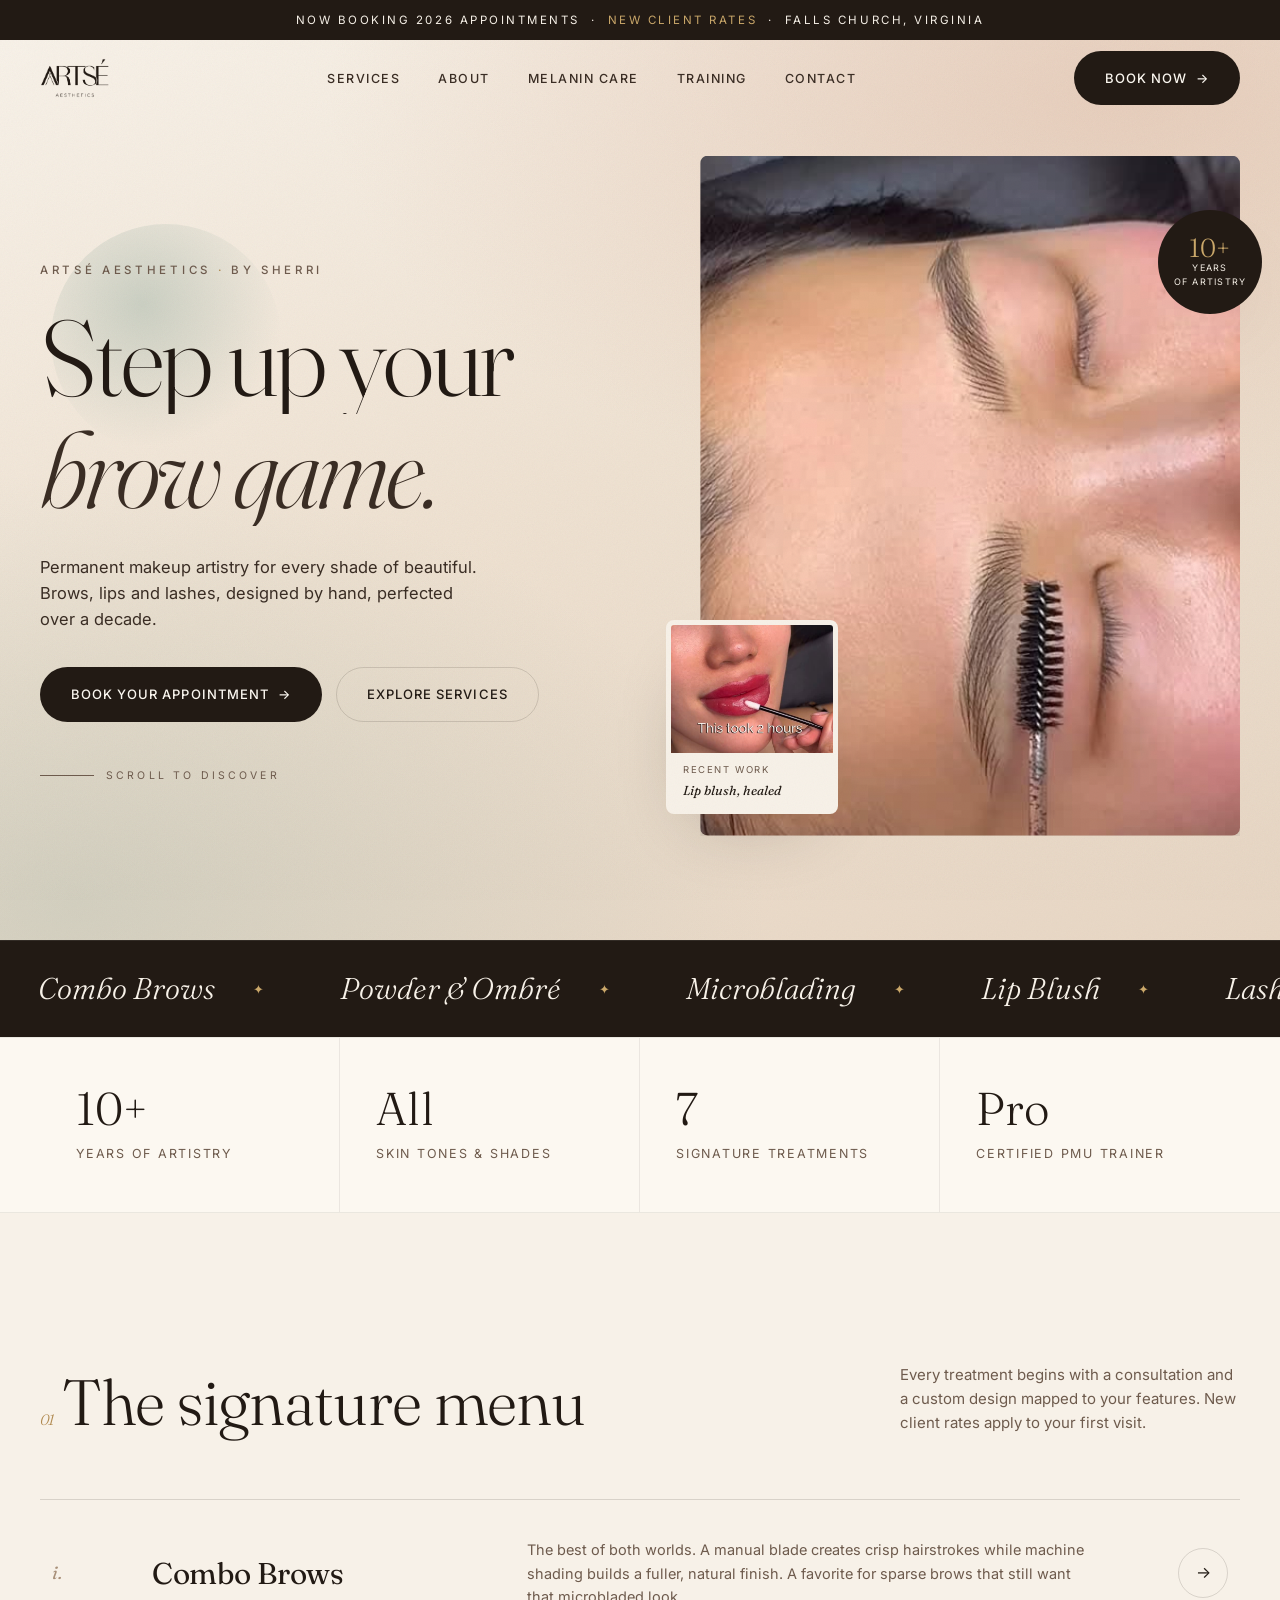
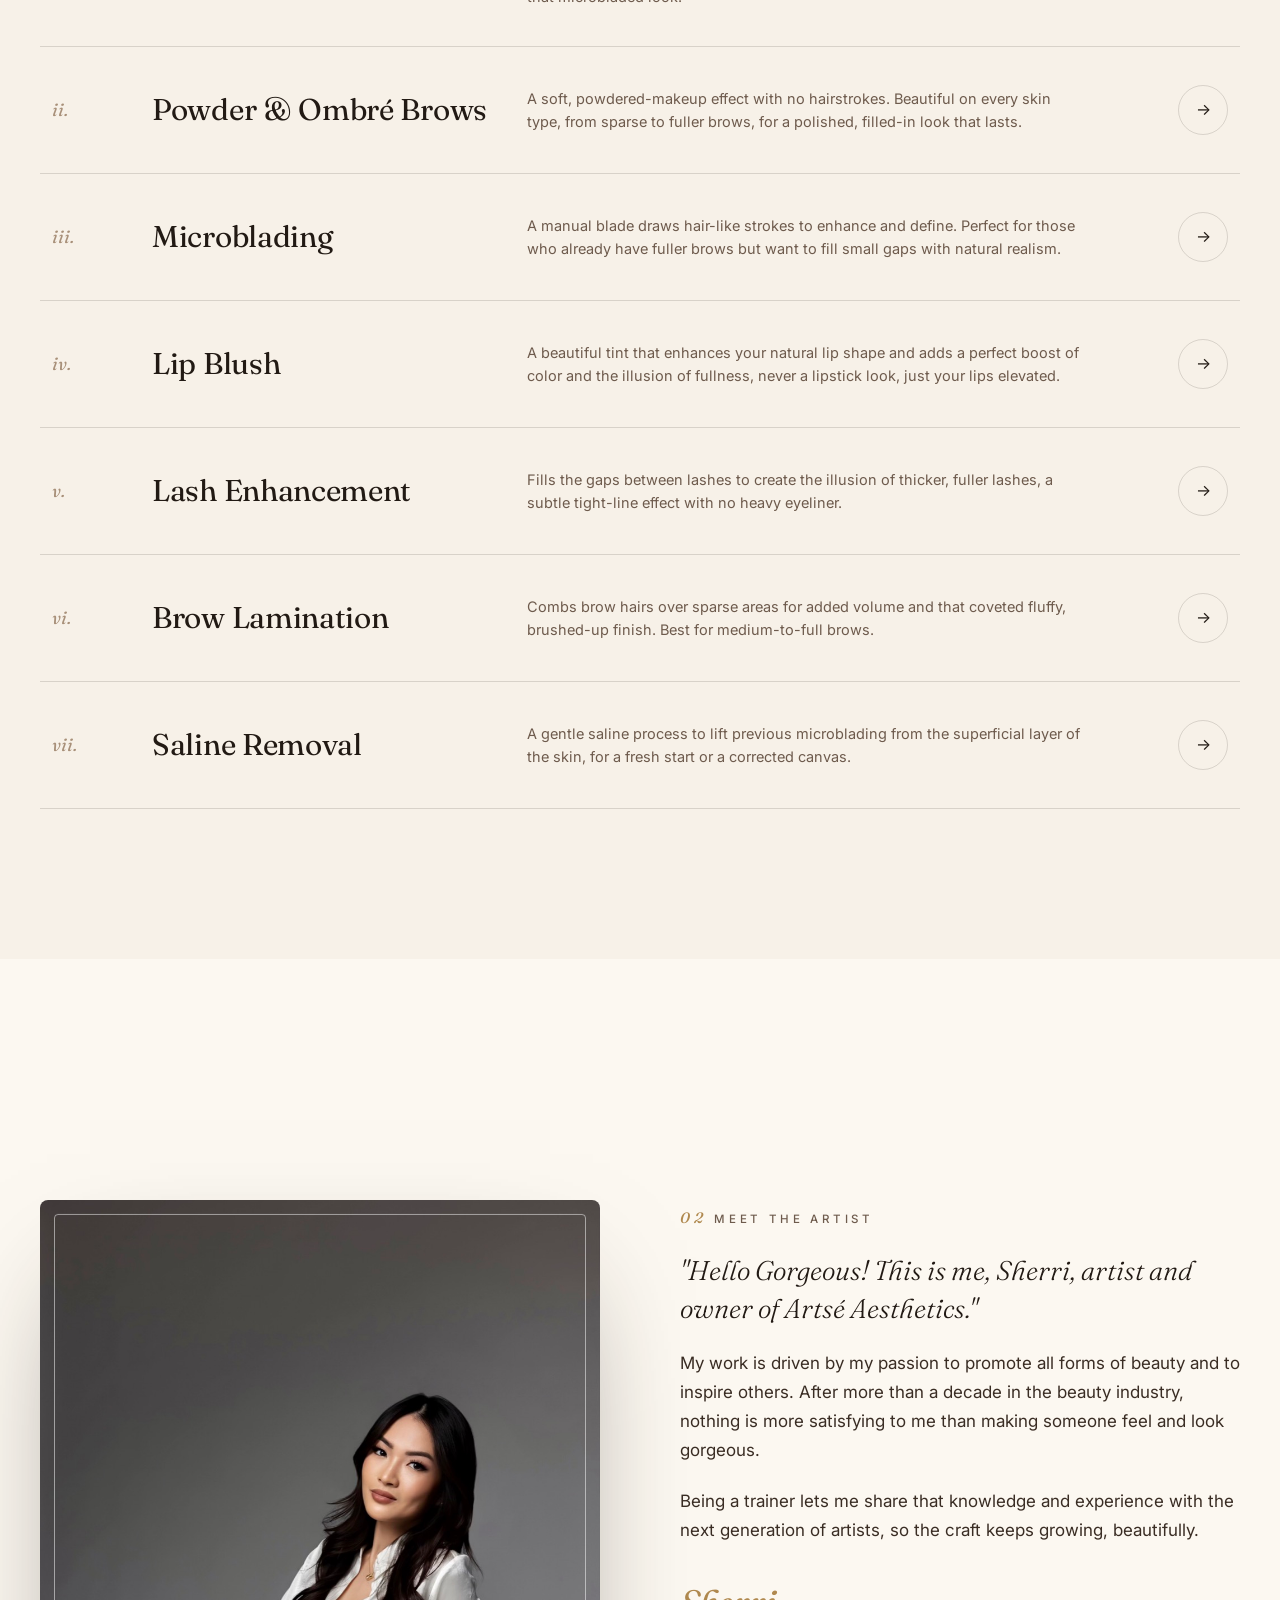
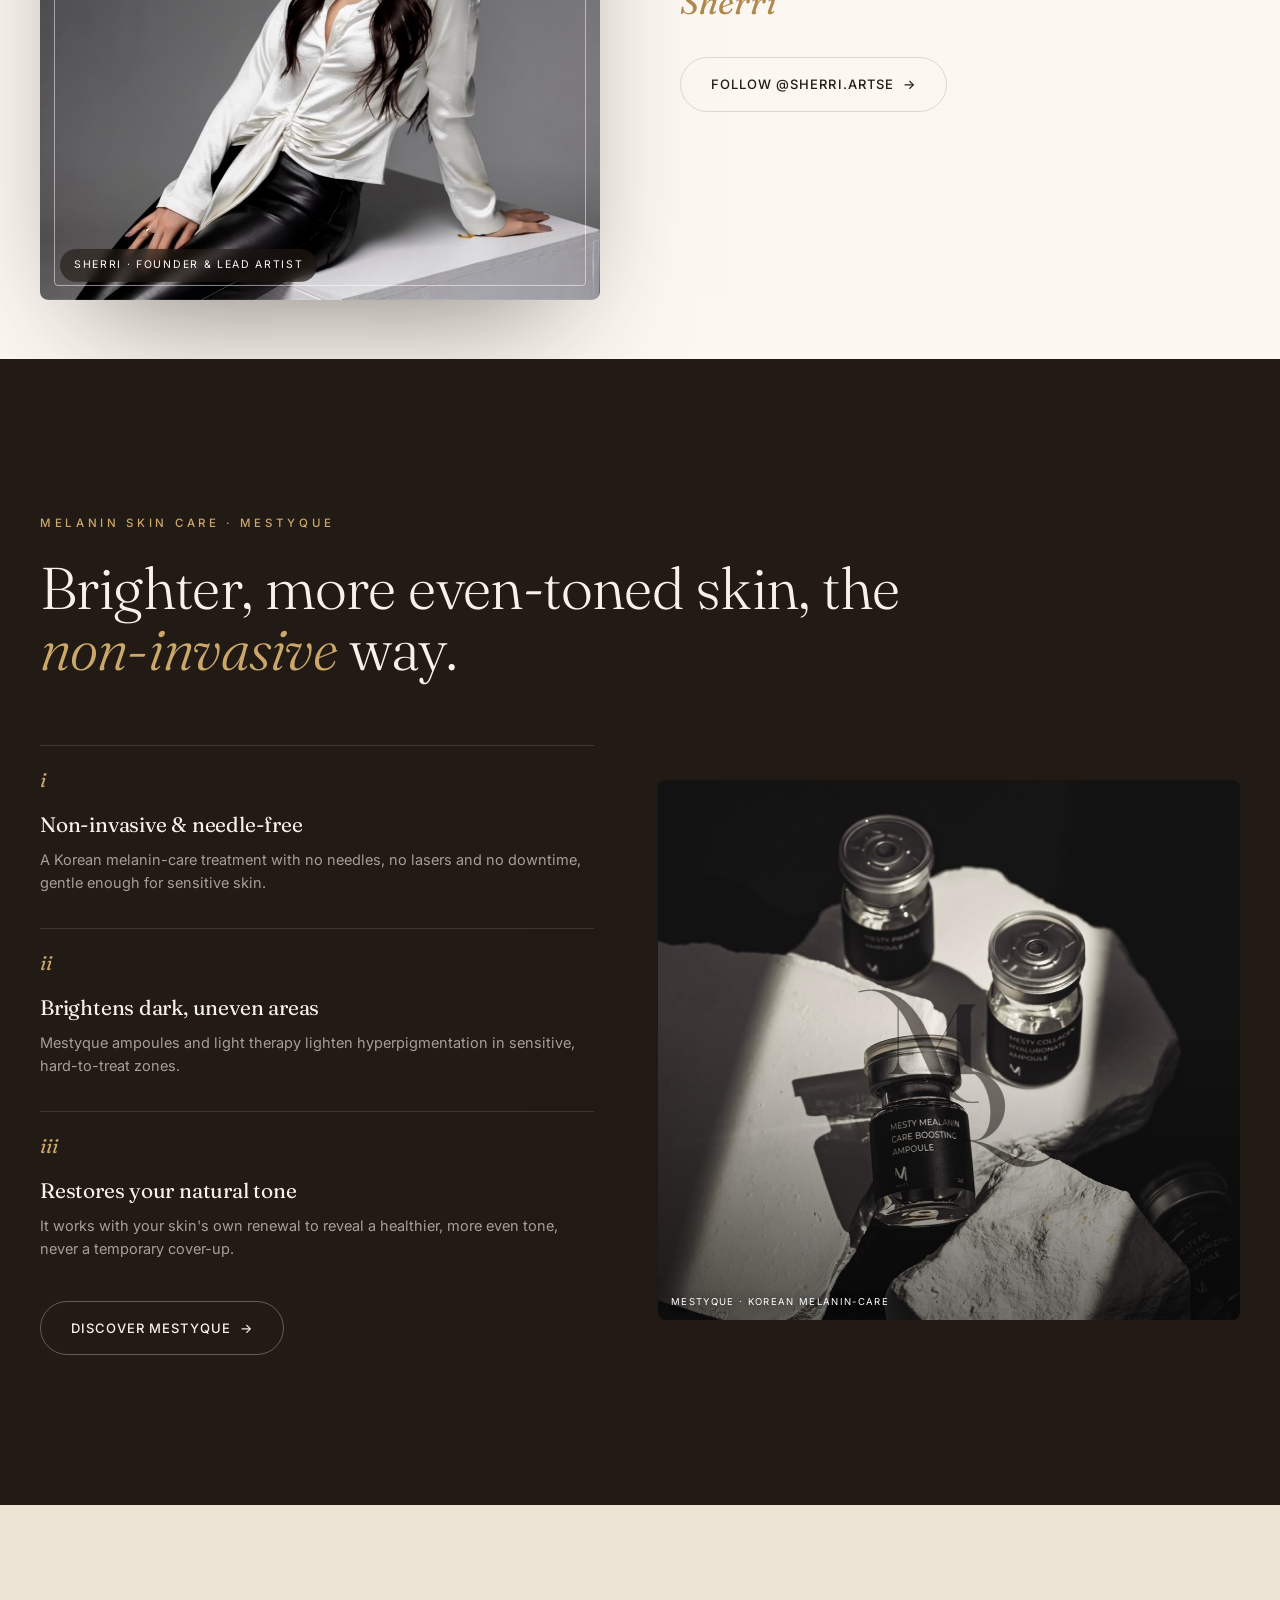
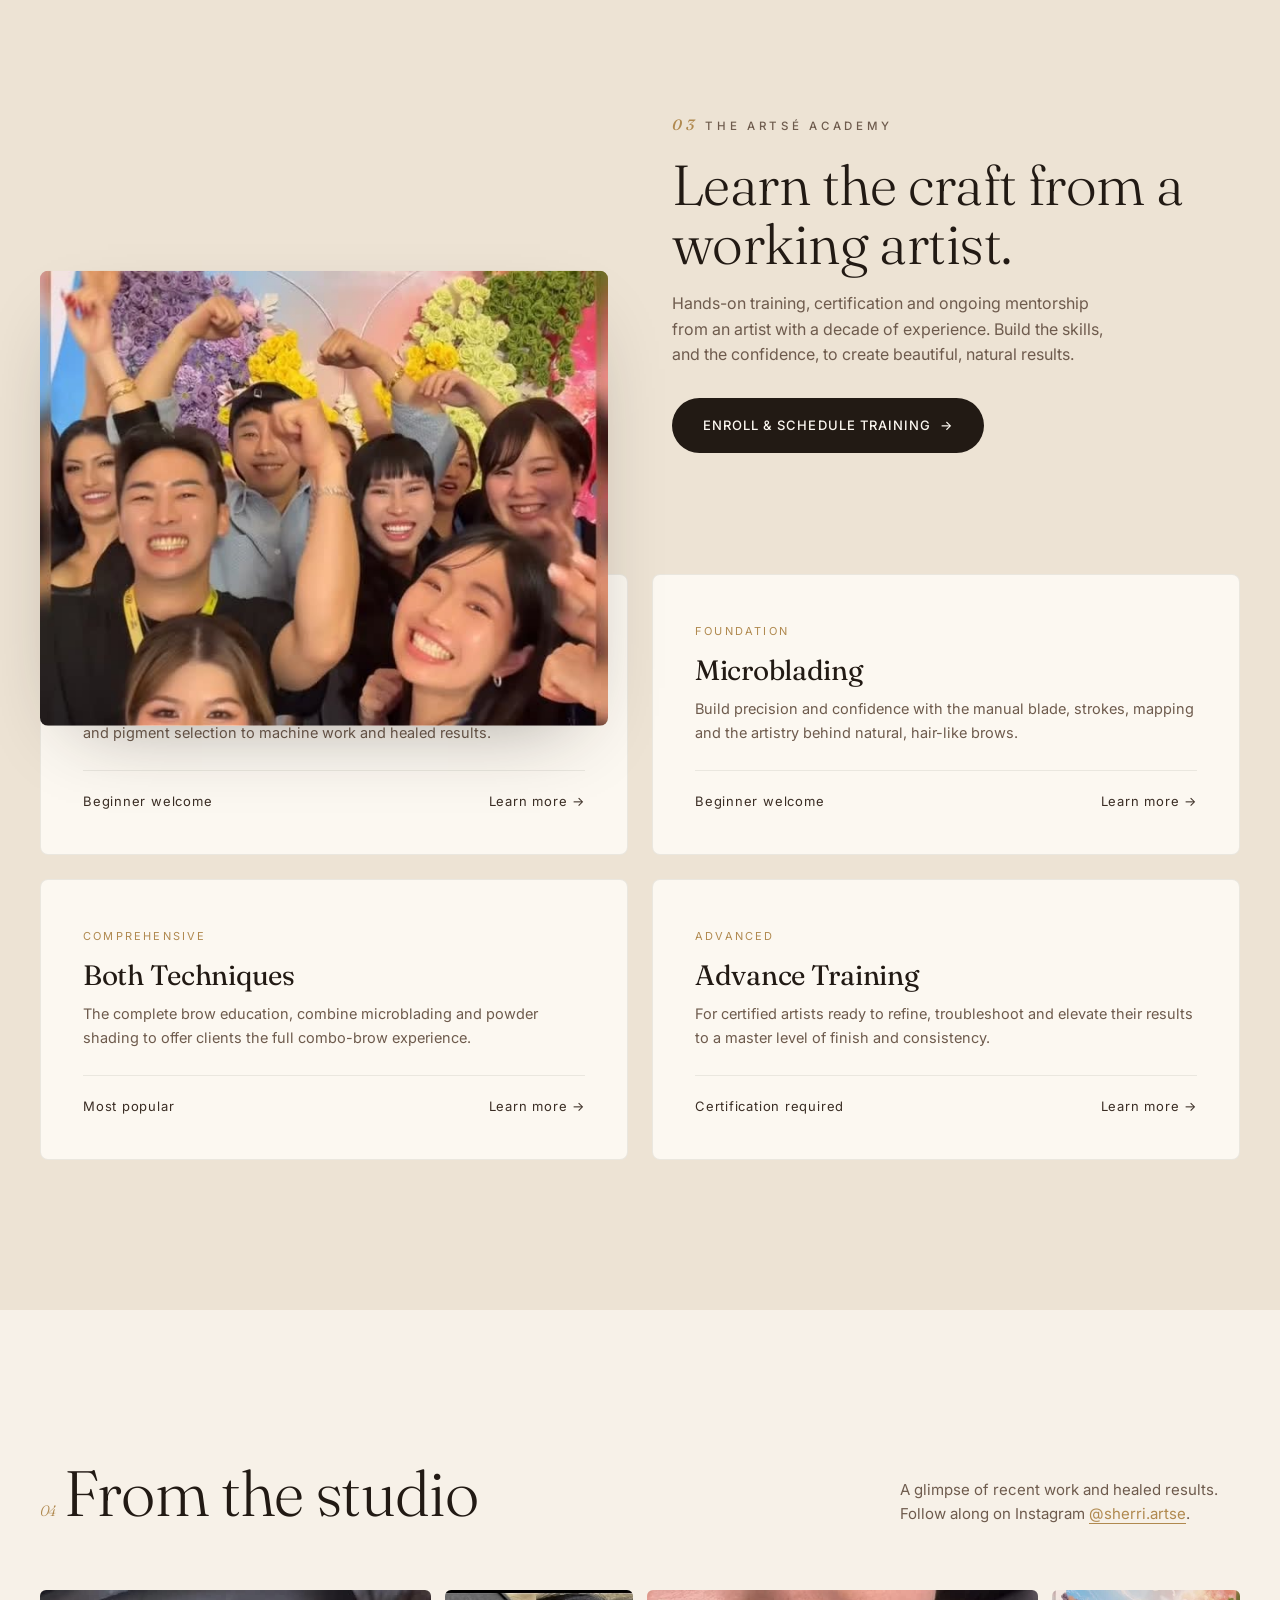
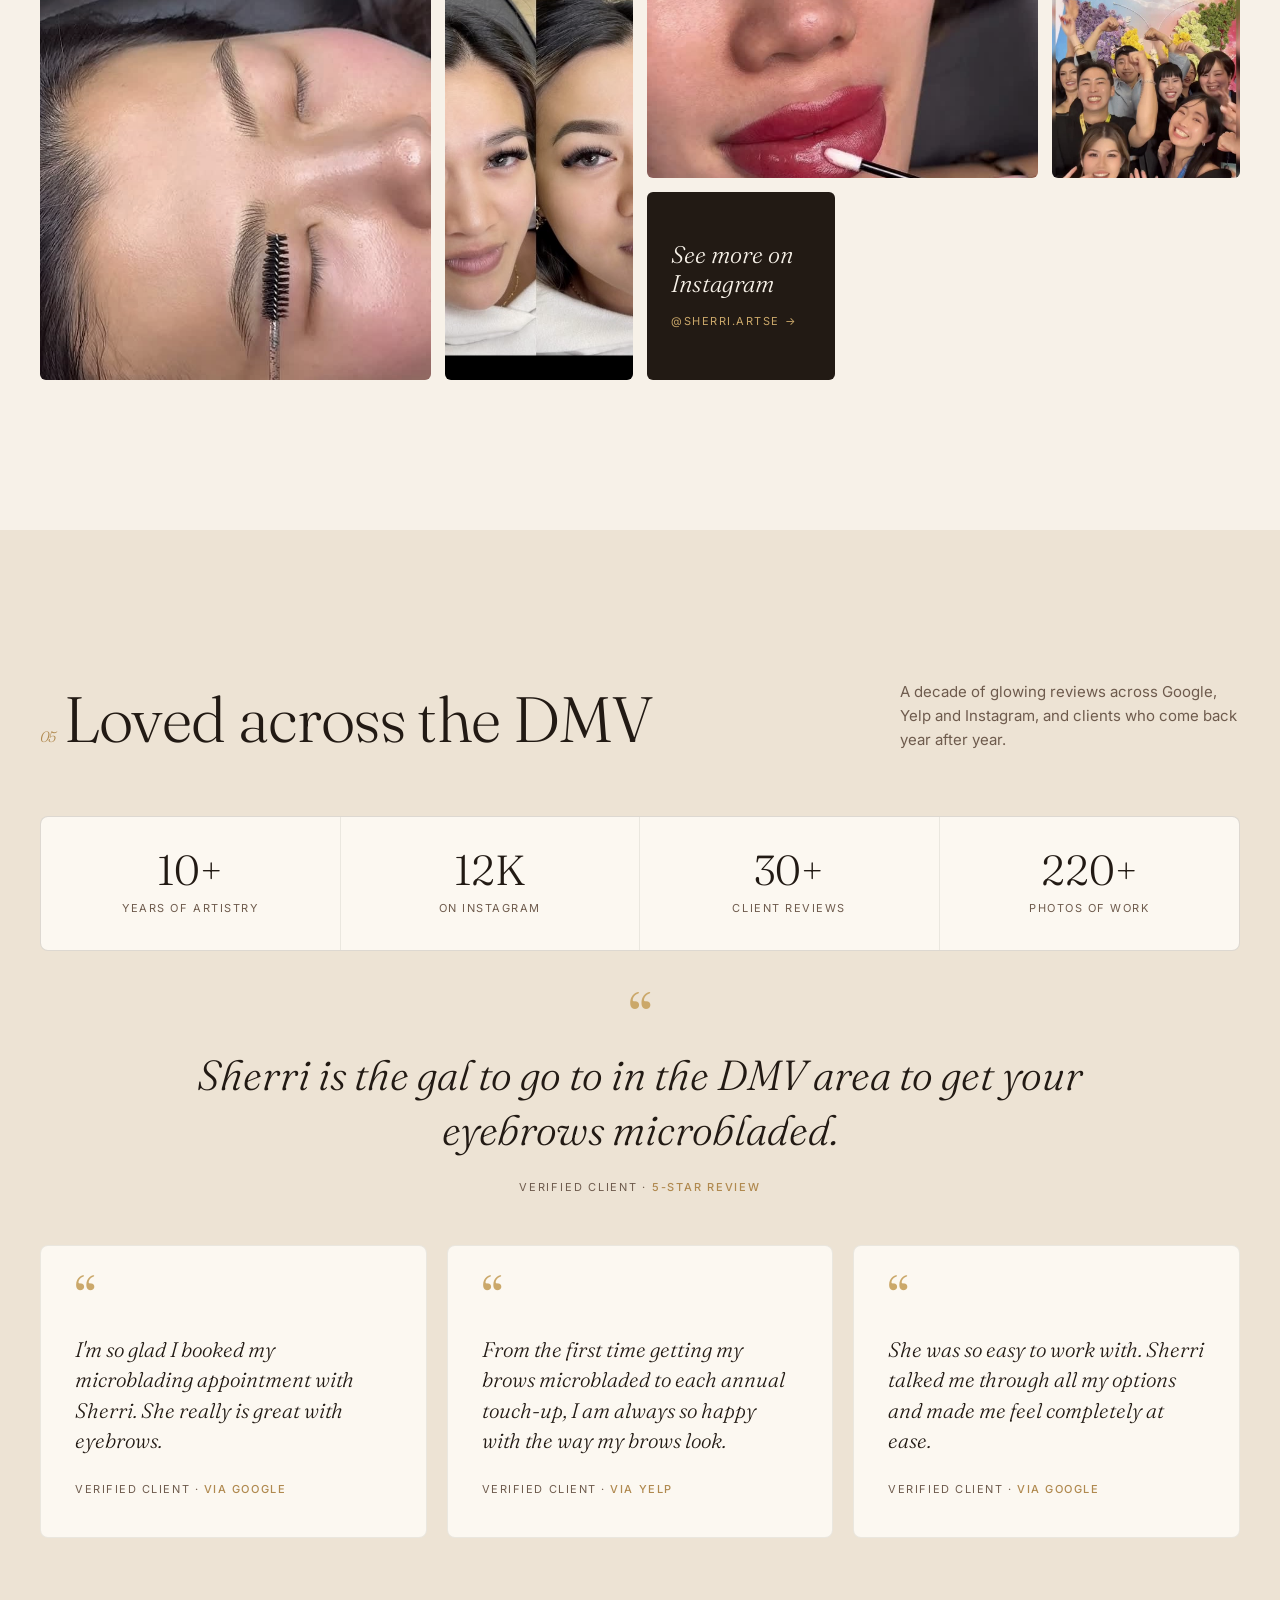
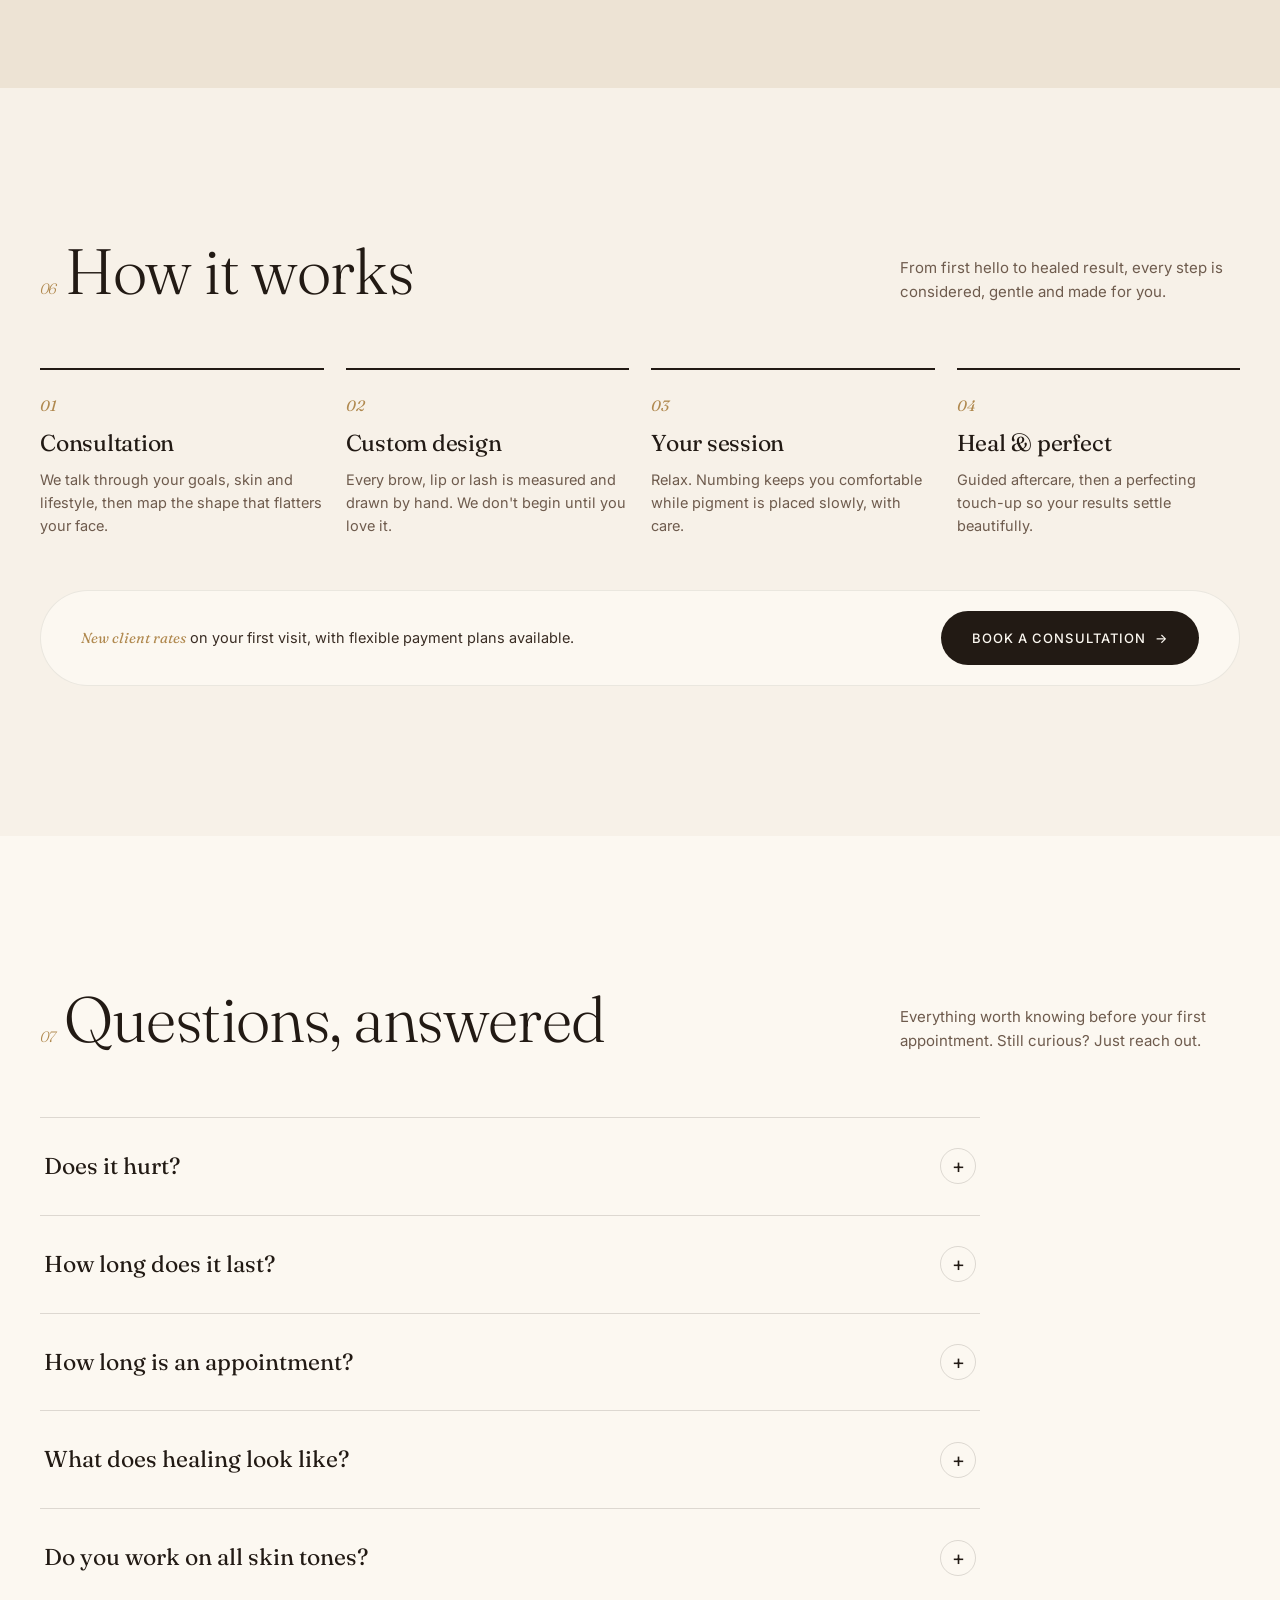
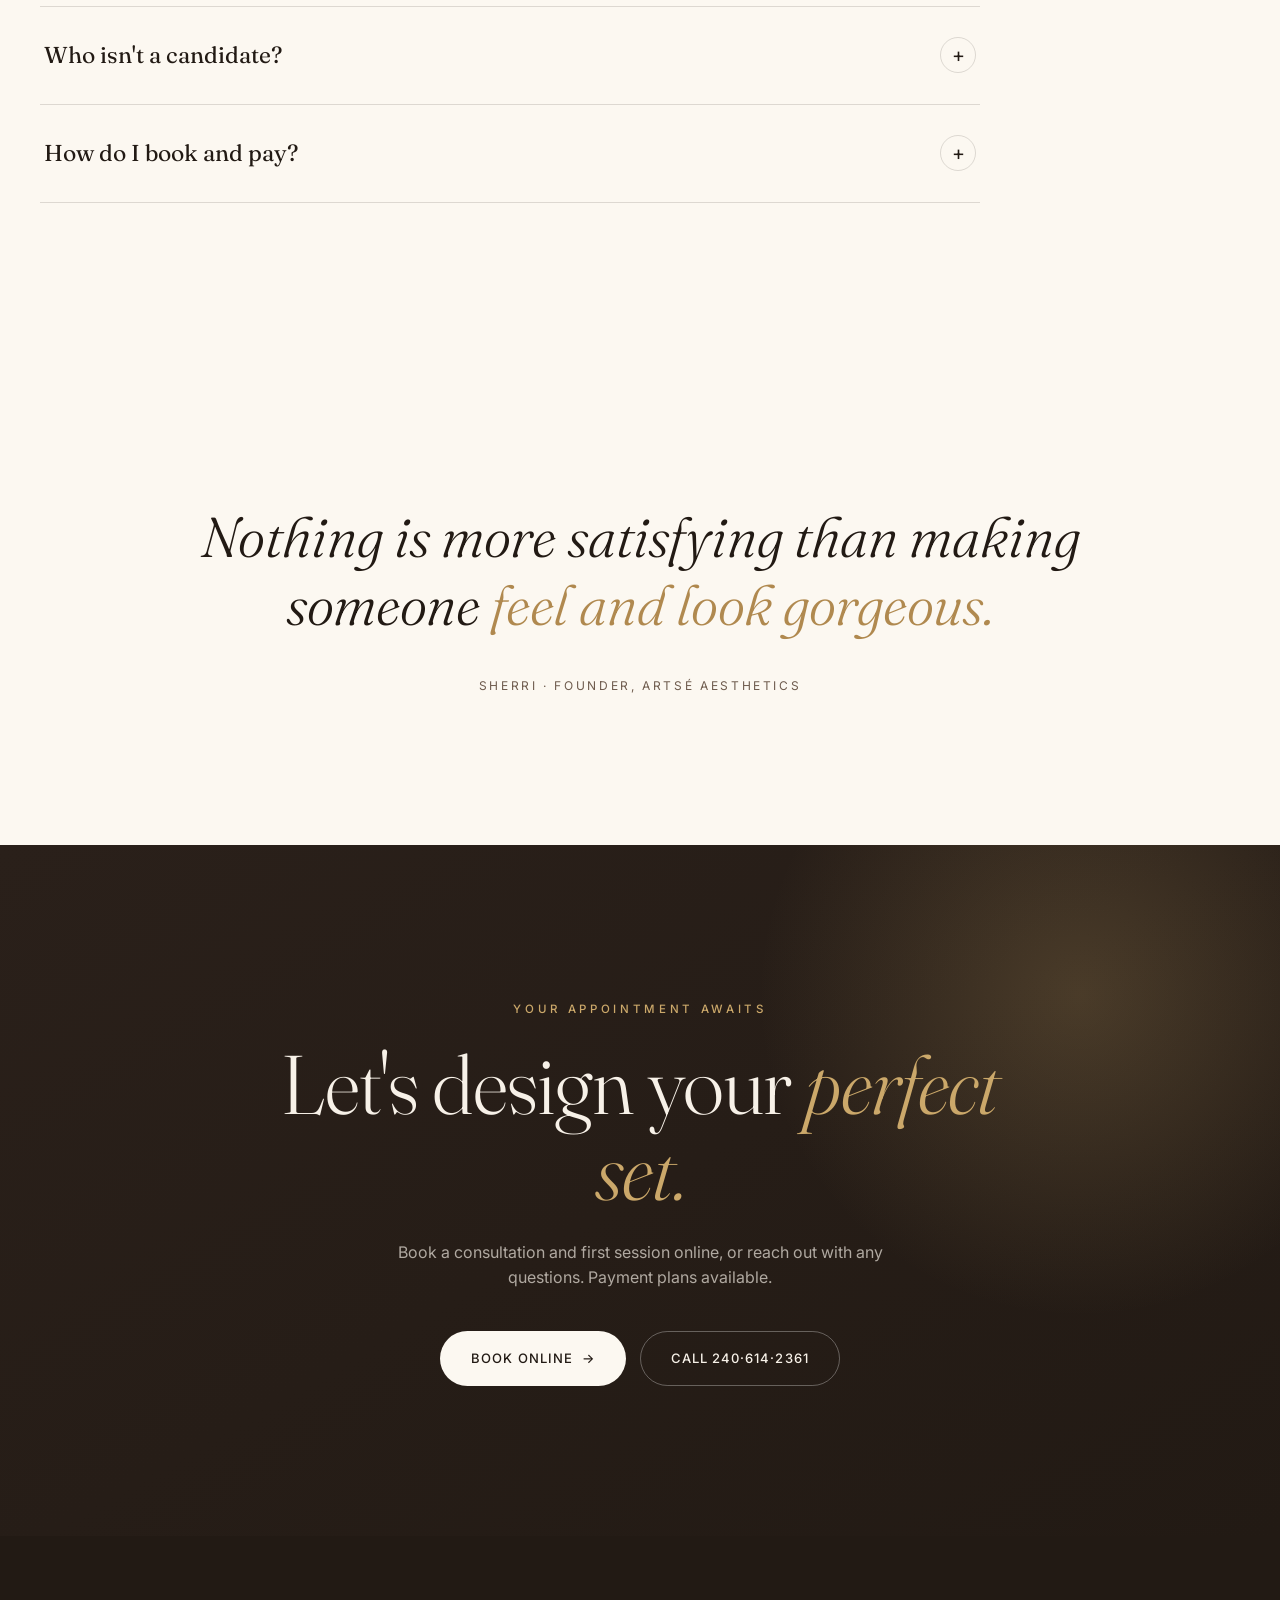
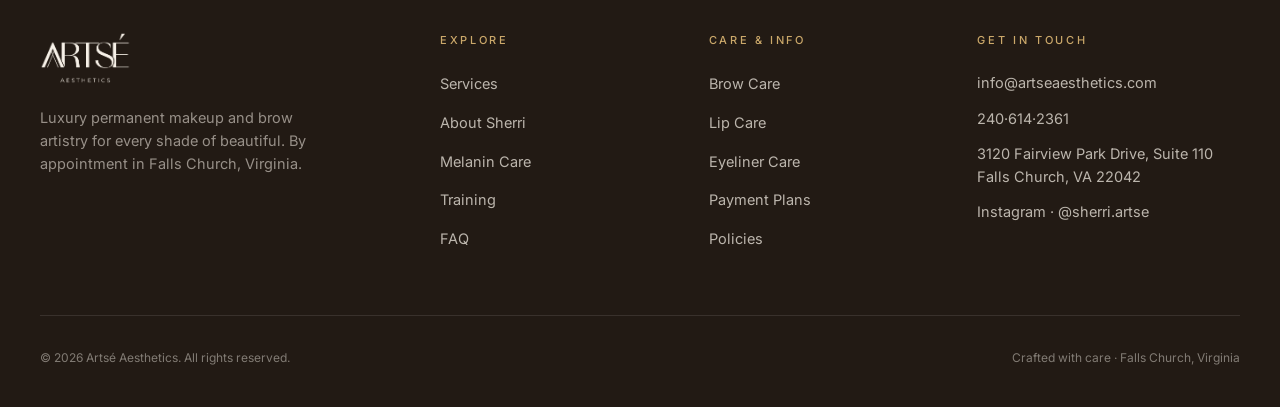
==== index.html @ 298111cc "Launch Artsé Aesthetics site: multi-page luxury redesign High-end editorial rebuild of artseaestheti" ====
<!DOCTYPE html>
<html lang="en">
<head>
<meta charset="UTF-8" />
<meta name="viewport" content="width=device-width, initial-scale=1.0" />
<title>Artsé Aesthetics — Permanent Makeup &amp; Brow Artistry · Falls Church, VA</title>
<meta name="description" content="Artsé Aesthetics by Sherri. Luxury permanent makeup, brow artistry, lip blush and lash enhancement for every shade of beautiful. Falls Church, Virginia." />
<link rel="canonical" href="https://www.artseaesthetics.com/" />
<meta name="theme-color" content="#221A14" />
<meta name="robots" content="index, follow" />
<!-- Open Graph -->
<meta property="og:type" content="business.business" />
<meta property="og:site_name" content="Artsé Aesthetics" />
<meta property="og:title" content="Artsé Aesthetics — Permanent Makeup &amp; Brow Artistry" />
<meta property="og:description" content="Luxury permanent makeup for every shade of beautiful. Brows, lip blush and lash enhancement by Sherri in Falls Church, Virginia." />
<meta property="og:url" content="https://www.artseaesthetics.com/" />
<meta property="og:image" content="https://www.artseaesthetics.com/assets/og.jpg" />
<meta property="og:image:width" content="1200" />
<meta property="og:image:height" content="630" />
<meta property="og:image:alt" content="Artsé Aesthetics — Step up your brow game" />
<meta property="og:locale" content="en_US" />
<!-- Twitter -->
<meta name="twitter:card" content="summary_large_image" />
<meta name="twitter:title" content="Artsé Aesthetics — Permanent Makeup &amp; Brow Artistry" />
<meta name="twitter:description" content="Luxury permanent makeup for every shade of beautiful. Falls Church, Virginia." />
<meta name="twitter:image" content="https://www.artseaesthetics.com/assets/og.jpg" />
<link rel="icon" href="data:image/svg+xml,%3Csvg%20xmlns='http://www.w3.org/2000/svg'%20viewBox='0%200%2032%2032'%3E%3Crect%20width='32'%20height='32'%20rx='7'%20fill='%23221A14'/%3E%3Ctext%20x='16'%20y='23'%20font-family='Georgia,serif'%20font-size='20'%20fill='%23C9A56A'%20text-anchor='middle'%3EA%3C/text%3E%3C/svg%3E" />
<script type="application/ld+json">
{
  "@context": "https://schema.org",
  "@type": "BeautySalon",
  "name": "Artsé Aesthetics",
  "description": "Luxury permanent makeup and brow artistry for every shade of beautiful. Combo brows, powder & ombré brows, microblading, lip blush, lash enhancement and brow lamination.",
  "url": "https://www.artseaesthetics.com/",
  "telephone": "+1-240-614-2361",
  "email": "info@artseaesthetics.com",
  "image": "https://www.artseaesthetics.com/assets/sherri.jpg",
  "priceRange": "$$$",
  "founder": { "@type": "Person", "name": "Sherri" },
  "address": {
    "@type": "PostalAddress",
    "streetAddress": "3120 Fairview Park Drive, Suite 110",
    "addressLocality": "Falls Church",
    "addressRegion": "VA",
    "postalCode": "22042",
    "addressCountry": "US"
  },
  "areaServed": { "@type": "City", "name": "Falls Church, VA" },
  "sameAs": ["https://www.instagram.com/sherri.artse"],
  "hasOfferCatalog": {
    "@type": "OfferCatalog",
    "name": "Permanent Makeup Services",
    "itemListElement": [
      { "@type": "Offer", "itemOffered": { "@type": "Service", "name": "Combo Brows" } },
      { "@type": "Offer", "itemOffered": { "@type": "Service", "name": "Powder & Ombré Brows" } },
      { "@type": "Offer", "itemOffered": { "@type": "Service", "name": "Microblading" } },
      { "@type": "Offer", "itemOffered": { "@type": "Service", "name": "Lip Blush" } },
      { "@type": "Offer", "itemOffered": { "@type": "Service", "name": "Lash Enhancement" } },
      { "@type": "Offer", "itemOffered": { "@type": "Service", "name": "Brow Lamination" } },
      { "@type": "Offer", "itemOffered": { "@type": "Service", "name": "Saline Removal" } }
    ]
  }
}
</script>
<script type="application/ld+json">
{
  "@context": "https://schema.org",
  "@type": "FAQPage",
  "mainEntity": [
    { "@type": "Question", "name": "Does permanent makeup hurt?", "acceptedAnswer": { "@type": "Answer", "text": "Most clients find it very manageable. A topical numbing cream is applied before and during your session to keep you comfortable." } },
    { "@type": "Question", "name": "How long does permanent makeup last?", "acceptedAnswer": { "@type": "Answer", "text": "Results typically last one to three years depending on your skin, the technique and your aftercare. An annual touch-up keeps everything looking fresh." } },
    { "@type": "Question", "name": "How long is an appointment?", "acceptedAnswer": { "@type": "Answer", "text": "Plan for around two to three hours for a first session, including your consultation, custom mapping and the procedure itself." } },
    { "@type": "Question", "name": "What does healing look like?", "acceptedAnswer": { "@type": "Answer", "text": "Brows and lips look bolder for the first several days, then soften as they heal over about one to two weeks. Guided pre-care and post-care is provided, and a touch-up perfects the result." } },
    { "@type": "Question", "name": "Do you work on all skin tones?", "acceptedAnswer": { "@type": "Answer", "text": "Yes. Pigments and technique are tuned for melanin-rich skin so brows and lips heal true, never ashy or grey." } },
    { "@type": "Question", "name": "Who is not a candidate for permanent makeup?", "acceptedAnswer": { "@type": "Answer", "text": "Permanent makeup is not recommended during pregnancy or breastfeeding, and certain skin conditions or medications may need clearance from your doctor first." } },
    { "@type": "Question", "name": "How do I book and pay?", "acceptedAnswer": { "@type": "Answer", "text": "Booking is online. New client rates apply to your first visit, and flexible payment plans are available." } }
  ]
}
</script>
<link rel="preconnect" href="https://fonts.googleapis.com">
<link rel="preconnect" href="https://fonts.gstatic.com" crossorigin>
<link href="https://fonts.googleapis.com/css2?family=Fraunces:ital,opsz,wght@0,9..144,300;0,9..144,400;0,9..144,500;0,9..144,600;1,9..144,300;1,9..144,400&family=Inter:wght@300;400;500;600&display=swap" rel="stylesheet">
<link rel="stylesheet" href="styles.css" />
</head>
<body>
  <div class="progress" id="progress"></div>

  <div class="announce">Now booking 2026 appointments &nbsp;·&nbsp; <span>New client rates</span> &nbsp;·&nbsp; Falls Church, Virginia</div>

  <header id="header">
    <div class="wrap nav">
      <a href="index.html" class="brand" aria-label="Artsé Aesthetics home"><img src="assets/logo-dark.png" alt="Artsé Aesthetics" /></a>
      <nav>
        <ul class="menu">
          <li><a href="services.html">Services</a></li>
          <li><a href="about.html">About</a></li>
          <li><a href="melanin-care.html">Melanin Care</a></li>
          <li><a href="training.html">Training</a></li>
          <li><a href="contact.html">Contact</a></li>
        </ul>
      </nav>
      <div class="nav-cta">
        <a href="tel:240-614-2361" class="nav-phone">240·614·2361</a>
        <a href="https://app.acuityscheduling.com/schedule.php?owner=15010586" class="btn btn-solid">Book Now <span class="arrow">→</span></a>
        <button class="burger" aria-label="Open menu" aria-controls="mnav" aria-expanded="false" onclick="toggleMenu(true)"><span></span><span></span><span></span></button>
      </div>
    </div>
  </header>

  <div class="mnav" id="mnav" aria-hidden="true">
    <span class="mlogo"><img src="assets/logo-light.png" alt="Artsé Aesthetics" /></span>
    <button class="mnav-close" aria-label="Close menu" onclick="toggleMenu(false)">&times;</button>
    <nav>
      <a href="services.html" onclick="toggleMenu(false)">Services</a>
      <a href="about.html" onclick="toggleMenu(false)">About</a>
      <a href="melanin-care.html" onclick="toggleMenu(false)">Melanin Care</a>
      <a href="training.html" onclick="toggleMenu(false)">Training</a>
      <a href="contact.html" onclick="toggleMenu(false)">Contact</a>
    </nav>
    <a href="https://app.acuityscheduling.com/schedule.php?owner=15010586" class="btn btn-solid mcta" onclick="toggleMenu(false)">Book Now <span class="arrow">→</span></a>
    <div class="mcontact"><a href="tel:240-614-2361">240·614·2361</a> &nbsp;·&nbsp; <a href="mailto:info@artseaesthetics.com">info@artseaesthetics.com</a></div>
  </div>

  <!-- Hero -->
  <section class="hero" id="top">
    <div class="hero-grain"></div>
    <div class="hero-orb b" data-parallax="-0.06"></div>
    <div class="wrap hero-inner">
      <div class="hero-copy">
        <span class="eyebrow hero-eyebrow">Artsé Aesthetics <span class="dot">·</span> by Sherri</span>
        <h1><span class="ln"><i>Step up your</i></span><span class="ln"><i><em>brow game.</em></i></span></h1>
        <p class="hero-sub">Permanent makeup artistry for every shade of beautiful. Brows, lips and lashes, designed by hand, perfected over a decade.</p>
        <div class="hero-actions">
          <a href="https://app.acuityscheduling.com/schedule.php?owner=15010586" class="btn btn-solid">Book your appointment <span class="arrow">→</span></a>
          <a href="services.html" class="btn btn-ghost">Explore services</a>
        </div>
        <div class="scroll-cue"><span class="ln2"></span> Scroll to discover</div>
      </div>
      <div class="hero-visual">
        <div class="hero-frame" data-parallax="0.05">
          <img src="assets/brow.jpg" alt="Healed combo brows by Artsé Aesthetics" width="640" height="640" style="object-position:center 42%" />
        </div>
        <figure class="hero-chip">
          <img src="assets/lip.jpg" alt="Healed lip blush by Artsé Aesthetics" width="640" height="640" />
          <figcaption class="cap">Recent work<b>Lip blush, healed</b></figcaption>
        </figure>
        <div class="hero-badge"><b>10+</b>years<br>of artistry</div>
      </div>
    </div>
  </section>

  <!-- Marquee -->
  <div class="marquee">
    <div class="marquee-track">
      <span>Combo Brows</span><span>Powder &amp; Ombré</span><span>Microblading</span><span>Lip Blush</span><span>Lash Enhancement</span><span>Brow Lamination</span>
      <span>Combo Brows</span><span>Powder &amp; Ombré</span><span>Microblading</span><span>Lip Blush</span><span>Lash Enhancement</span><span>Brow Lamination</span>
    </div>
  </div>

  <!-- Credentials -->
  <section class="creds">
    <div class="wrap"><div class="row">
      <div class="cred reveal"><div class="k"><span class="count" data-to="10">0</span>+</div><div class="v">Years of artistry</div></div>
      <div class="cred reveal"><div class="k">All</div><div class="v">Skin tones &amp; shades</div></div>
      <div class="cred reveal"><div class="k">7</div><div class="v">Signature treatments</div></div>
      <div class="cred reveal"><div class="k">Pro</div><div class="v">Certified PMU trainer</div></div>
    </div></div>
  </section>

  <!-- Services -->
  <section class="pad-lg" id="services" style="background:var(--ivory)">
    <div class="wrap">
      <div class="sec-head reveal">
        <h2><span class="num">01</span>The signature menu</h2>
        <p class="right">Every treatment begins with a consultation and a custom design mapped to your features. New client rates apply to your first visit.</p>
      </div>
      <div class="svc-list" id="svcList">
        <a class="svc reveal" href="services.html#combo-brows" data-img="brow">
          <span class="idx">i.</span><h3>Combo Brows</h3>
          <p>The best of both worlds. A manual blade creates crisp hairstrokes while machine shading builds a fuller, natural finish. A favorite for sparse brows that still want that microbladed look.</p>
          <span class="go">→</span>
        </a>
        <a class="svc reveal" href="services.html#powder-brows" data-img="brow">
          <span class="idx">ii.</span><h3>Powder &amp; Ombré Brows</h3>
          <p>A soft, powdered-makeup effect with no hairstrokes. Beautiful on every skin type, from sparse to fuller brows, for a polished, filled-in look that lasts.</p>
          <span class="go">→</span>
        </a>
        <a class="svc reveal" href="services.html#microblading" data-img="transform">
          <span class="idx">iii.</span><h3>Microblading</h3>
          <p>A manual blade draws hair-like strokes to enhance and define. Perfect for those who already have fuller brows but want to fill small gaps with natural realism.</p>
          <span class="go">→</span>
        </a>
        <a class="svc reveal" href="services.html#lip-blush" data-img="lip">
          <span class="idx">iv.</span><h3>Lip Blush</h3>
          <p>A beautiful tint that enhances your natural lip shape and adds a perfect boost of color and the illusion of fullness, never a lipstick look, just your lips elevated.</p>
          <span class="go">→</span>
        </a>
        <a class="svc reveal" href="services.html#lash" data-img="brow">
          <span class="idx">v.</span><h3>Lash Enhancement</h3>
          <p>Fills the gaps between lashes to create the illusion of thicker, fuller lashes, a subtle tight-line effect with no heavy eyeliner.</p>
          <span class="go">→</span>
        </a>
        <a class="svc reveal" href="services.html#brow-lamination" data-img="brow">
          <span class="idx">vi.</span><h3>Brow Lamination</h3>
          <p>Combs brow hairs over sparse areas for added volume and that coveted fluffy, brushed-up finish. Best for medium-to-full brows.</p>
          <span class="go">→</span>
        </a>
        <a class="svc reveal" href="services.html#saline" data-img="transform">
          <span class="idx">vii.</span><h3>Saline Removal</h3>
          <p>A gentle saline process to lift previous microblading from the superficial layer of the skin, for a fresh start or a corrected canvas.</p>
          <span class="go">→</span>
        </a>
      </div>
    </div>
  </section>

  <!-- About -->
  <section class="pad-lg about" id="about" style="background:var(--ivory-2)">
    <div class="wrap split">
      <div class="plate framed reveal" data-parallax="0.04">
        <img src="assets/sherri.jpg" alt="Sherri, founder and lead artist of Artsé Aesthetics" width="1000" height="1500" style="object-position:center 26%" loading="lazy" decoding="async" />
        <span class="tag">Sherri · Founder &amp; Lead Artist</span>
      </div>
      <div class="about-body reveal">
        <span class="eyebrow"><span class="num" style="margin:0 8px 0 0">02</span>Meet the artist</span>
        <p class="lead">"Hello Gorgeous! This is me, Sherri, artist and owner of Artsé Aesthetics."</p>
        <p>My work is driven by my passion to promote all forms of beauty and to inspire others. After more than a decade in the beauty industry, nothing is more satisfying to me than making someone feel and look gorgeous.</p>
        <p>Being a trainer lets me share that knowledge and experience with the next generation of artists, so the craft keeps growing, beautifully.</p>
        <div class="sign">Sherri</div>
        <a href="https://www.instagram.com/sherri.artse" class="btn btn-ghost" style="margin-top:28px">Follow @sherri.artse <span class="arrow">→</span></a>
      </div>
    </div>
  </section>

  <!-- Ethos -->
  <section class="ethos pad-lg" id="ethos">
    <div class="wrap">
      <div class="reveal">
        <span class="eyebrow">Melanin Skin Care <span class="dot" style="color:var(--gilt-2)">·</span> Mestyque</span>
        <h2 style="margin-top:22px">Brighter, more even-toned skin, the <em>non-invasive</em> way.</h2>
      </div>
      <div class="ethos-split">
        <div class="ethos-principles">
          <div class="item reveal"><div class="divline"></div><div class="ic">i</div><h4>Non-invasive &amp; needle-free</h4><p>A Korean melanin-care treatment with no needles, no lasers and no downtime, gentle enough for sensitive skin.</p></div>
          <div class="item reveal"><div class="divline"></div><div class="ic">ii</div><h4>Brightens dark, uneven areas</h4><p>Mestyque ampoules and light therapy lighten hyperpigmentation in sensitive, hard-to-treat zones.</p></div>
          <div class="item reveal"><div class="divline"></div><div class="ic">iii</div><h4>Restores your natural tone</h4><p>It works with your skin's own renewal to reveal a healthier, more even tone, never a temporary cover-up.</p></div>
          <a href="melanin-care.html" class="btn btn-ghost reveal" style="align-self:flex-start;margin-top:6px;border-color:rgba(247,241,232,.3);color:var(--ivory)">Discover Mestyque <span class="arrow">→</span></a>
        </div>
        <div class="ethos-media reveal" style="display:block;height:clamp(380px,46vw,540px)">
          <figure class="em-main" style="height:100%"><img src="assets/mesty-product.jpg" alt="Mestyque melanin-care ampoules" loading="lazy" decoding="async" /><figcaption>Mestyque · Korean melanin-care</figcaption></figure>
        </div>
      </div>
    </div>
  </section>

  <!-- Training -->
  <section class="train pad-lg" id="training">
    <div class="wrap">
      <div class="train-top">
        <div class="train-img reveal" data-parallax="0.05">
          <img src="assets/team.jpg" alt="Artsé Academy training class" width="640" height="640" loading="lazy" decoding="async" />
        </div>
        <div class="reveal">
          <span class="eyebrow"><span class="num" style="margin:0 8px 0 0">03</span>The Artsé Academy</span>
          <h2 style="font-size:clamp(34px,4.4vw,58px);font-weight:300;margin:18px 0 18px">Learn the craft from a working artist.</h2>
          <p style="color:var(--mocha);max-width:440px">Hands-on training, certification and ongoing mentorship from an artist with a decade of experience. Build the skills, and the confidence, to create beautiful, natural results.</p>
          <a href="https://app.acuityscheduling.com/schedule.php?owner=15010586&calendarID=3821626" class="btn btn-solid" style="margin-top:30px">Enroll &amp; schedule training <span class="arrow">→</span></a>
        </div>
      </div>
      <div class="train-grid">
        <div class="course reveal"><span class="lvl">Foundation</span><h3>Ombré / Powder Brows</h3><p>Master the powder and ombré technique end to end, from skin theory and pigment selection to machine work and healed results.</p><div class="meta"><span>Beginner welcome</span><a href="training.html#ombre">Learn more →</a></div></div>
        <div class="course reveal"><span class="lvl">Foundation</span><h3>Microblading</h3><p>Build precision and confidence with the manual blade, strokes, mapping and the artistry behind natural, hair-like brows.</p><div class="meta"><span>Beginner welcome</span><a href="training.html#microblading">Learn more →</a></div></div>
        <div class="course reveal"><span class="lvl">Comprehensive</span><h3>Both Techniques</h3><p>The complete brow education, combine microblading and powder shading to offer clients the full combo-brow experience.</p><div class="meta"><span>Most popular</span><a href="training.html#both">Learn more →</a></div></div>
        <div class="course reveal"><span class="lvl">Advanced</span><h3>Advance Training</h3><p>For certified artists ready to refine, troubleshoot and elevate their results to a master level of finish and consistency.</p><div class="meta"><span>Certification required</span><a href="training.html#advance">Learn more →</a></div></div>
      </div>
    </div>
  </section>

  <!-- Gallery -->
  <section class="pad-lg" style="background:var(--ivory)">
    <div class="wrap">
      <div class="sec-head reveal">
        <h2><span class="num">04</span>From the studio</h2>
        <p class="right">A glimpse of recent work and healed results. Follow along on Instagram <a href="https://www.instagram.com/sherri.artse" style="color:var(--gilt);border-bottom:1px solid var(--gilt)">@sherri.artse</a>.</p>
      </div>
      <div class="gal-grid reveal">
        <a class="gal big" href="https://www.instagram.com/sherri.artse"><img src="assets/brow.jpg" alt="Healed combo brows" loading="lazy" decoding="async" /><span class="ov">Combo brows · healed</span></a>
        <a class="gal tall" href="https://www.instagram.com/sherri.artse"><img src="assets/transform.jpg" alt="Brow before and after" style="object-position:center 30%" loading="lazy" decoding="async" /><span class="ov">Before &amp; after</span></a>
        <a class="gal wide" href="https://www.instagram.com/sherri.artse"><img src="assets/lip.jpg" alt="Lip blush result" style="object-position:center 32%" loading="lazy" decoding="async" /><span class="ov">Lip blush</span></a>
        <a class="gal" href="https://www.instagram.com/sherri.artse"><img src="assets/team.jpg" alt="Inside the Artsé studio" loading="lazy" decoding="async" /><span class="ov">In studio</span></a>
        <a class="gal-cta" href="https://www.instagram.com/sherri.artse"><span class="h">See more on Instagram</span><span class="s">@sherri.artse →</span></a>
      </div>
    </div>
  </section>

  <!-- Testimonials -->
  <section class="testi pad-lg" id="reviews">
    <div class="wrap">
      <div class="sec-head reveal">
        <h2><span class="num">05</span>Loved across the DMV</h2>
        <p class="right">A decade of glowing reviews across Google, Yelp and Instagram, and clients who come back year after year.</p>
      </div>
      <div class="testi-stats reveal">
        <div><b>10+</b><span>Years of artistry</span></div>
        <div><b>12K</b><span>On Instagram</span></div>
        <div><b>30+</b><span>Client reviews</span></div>
        <div><b>220+</b><span>Photos of work</span></div>
      </div>
      <figure class="testi-feature reveal">
        <div class="qm">&ldquo;</div>
        <blockquote>Sherri is the gal to go to in the DMV area to get your eyebrows microbladed.</blockquote>
        <figcaption>Verified client · <b>5-star review</b></figcaption>
      </figure>
      <div class="testi-grid">
        <figure class="testi-card reveal"><div class="qm">&ldquo;</div><p>I'm so glad I booked my microblading appointment with Sherri. She really is great with eyebrows.</p><figcaption class="who">Verified client · <b>via Google</b></figcaption></figure>
        <figure class="testi-card reveal"><div class="qm">&ldquo;</div><p>From the first time getting my brows microbladed to each annual touch-up, I am always so happy with the way my brows look.</p><figcaption class="who">Verified client · <b>via Yelp</b></figcaption></figure>
        <figure class="testi-card reveal"><div class="qm">&ldquo;</div><p>She was so easy to work with. Sherri talked me through all my options and made me feel completely at ease.</p><figcaption class="who">Verified client · <b>via Google</b></figcaption></figure>
      </div>
    </div>
  </section>

  <!-- Process -->
  <section class="process pad-lg" id="process">
    <div class="wrap">
      <div class="sec-head reveal">
        <h2><span class="num">06</span>How it works</h2>
        <p class="right">From first hello to healed result, every step is considered, gentle and made for you.</p>
      </div>
      <div class="steps">
        <div class="step reveal"><div class="n">01</div><h4>Consultation</h4><p>We talk through your goals, skin and lifestyle, then map the shape that flatters your face.</p></div>
        <div class="step reveal"><div class="n">02</div><h4>Custom design</h4><p>Every brow, lip or lash is measured and drawn by hand. We don't begin until you love it.</p></div>
        <div class="step reveal"><div class="n">03</div><h4>Your session</h4><p>Relax. Numbing keeps you comfortable while pigment is placed slowly, with care.</p></div>
        <div class="step reveal"><div class="n">04</div><h4>Heal &amp; perfect</h4><p>Guided aftercare, then a perfecting touch-up so your results settle beautifully.</p></div>
      </div>
      <div class="process-note reveal">
        <p><b>New client rates</b> on your first visit, with flexible payment plans available.</p>
        <a href="https://app.acuityscheduling.com/schedule.php?owner=15010586" class="btn btn-solid">Book a consultation <span class="arrow">→</span></a>
      </div>
    </div>
  </section>

  <!-- FAQ -->
  <section class="faq pad-lg" id="faq">
    <div class="wrap">
      <div class="sec-head reveal">
        <h2><span class="num">07</span>Questions, answered</h2>
        <p class="right">Everything worth knowing before your first appointment. Still curious? Just reach out.</p>
      </div>
      <div class="faq-list reveal">
        <details class="faq-item"><summary>Does it hurt? <span class="pm">+</span></summary><div class="a">Most clients find it very manageable. A topical numbing cream is applied before and during your session to keep you comfortable, and many people relax or even doze off.</div></details>
        <details class="faq-item"><summary>How long does it last? <span class="pm">+</span></summary><div class="a">Permanent makeup is long-lasting but not truly permanent. Results typically last one to three years depending on your skin, the technique and your aftercare. An annual touch-up keeps everything looking fresh.</div></details>
        <details class="faq-item"><summary>How long is an appointment? <span class="pm">+</span></summary><div class="a">Plan for around two to three hours for a first session. That includes your consultation, custom mapping and the procedure itself, so nothing ever feels rushed.</div></details>
        <details class="faq-item"><summary>What does healing look like? <span class="pm">+</span></summary><div class="a">Brows and lips look bolder for the first several days, then soften as they heal over about one to two weeks. You'll receive detailed pre-care and post-care guidance, and a touch-up perfects the final result.</div></details>
        <details class="faq-item"><summary>Do you work on all skin tones? <span class="pm">+</span></summary><div class="a">Absolutely. Pigments and technique are tuned for melanin-rich skin so your brows and lips heal true, never ashy or grey. Artistry for every shade is at the heart of what we do.</div></details>
        <details class="faq-item"><summary>Who isn't a candidate? <span class="pm">+</span></summary><div class="a">Permanent makeup isn't recommended during pregnancy or while breastfeeding, and certain skin conditions or medications may need clearance from your doctor first. When in doubt, book a consultation and we'll guide you.</div></details>
        <details class="faq-item"><summary>How do I book and pay? <span class="pm">+</span></summary><div class="a">Booking is quick and online. New client rates apply to your first visit, and flexible payment plans are available so your perfect set fits your budget.</div></details>
      </div>
    </div>
  </section>

  <!-- Quote -->
  <section class="quote pad-lg">
    <div class="wrap">
      <blockquote class="reveal">Nothing is more satisfying than making someone <span>feel and look gorgeous.</span></blockquote>
      <div class="by reveal">Sherri · Founder, Artsé Aesthetics</div>
    </div>
  </section>

  <!-- CTA -->
  <section class="cta pad-lg" id="book">
    <div class="glow"></div>
    <div class="wrap inner reveal">
      <span class="eyebrow">Your appointment awaits</span>
      <h2>Let's design your <em>perfect set.</em></h2>
      <p>Book a consultation and first session online, or reach out with any questions. Payment plans available.</p>
      <div class="cta-actions">
        <a href="https://app.acuityscheduling.com/schedule.php?owner=15010586" class="btn btn-light">Book online <span class="arrow">→</span></a>
        <a href="tel:240-614-2361" class="btn btn-ghost" style="border-color:rgba(255,255,255,.3);color:var(--ivory)">Call 240·614·2361</a>
      </div>
    </div>
  </section>

  <!-- Footer -->
  <footer class="foot" id="contact">
    <div class="wrap">
      <div class="foot-top">
        <div>
          <a href="index.html" class="brand"><img src="assets/logo-light.png" alt="Artsé Aesthetics" /></a>
          <p class="blurb">Luxury permanent makeup and brow artistry for every shade of beautiful. By appointment in Falls Church, Virginia.</p>
        </div>
        <div>
          <h5>Explore</h5>
          <ul>
            <li><a href="services.html">Services</a></li>
            <li><a href="about.html">About Sherri</a></li>
            <li><a href="melanin-care.html">Melanin Care</a></li>
            <li><a href="training.html">Training</a></li>
            <li><a href="faq.html">FAQ</a></li>
          </ul>
        </div>
        <div>
          <h5>Care &amp; Info</h5>
          <ul>
            <li><a href="aftercare.html#brow">Brow Care</a></li>
            <li><a href="aftercare.html#lip">Lip Care</a></li>
            <li><a href="aftercare.html#eyeliner">Eyeliner Care</a></li>
            <li><a href="policies.html#payment">Payment Plans</a></li>
            <li><a href="policies.html">Policies</a></li>
          </ul>
        </div>
        <div class="contact">
          <h5>Get in touch</h5>
          <a href="mailto:info@artseaesthetics.com">info@artseaesthetics.com</a>
          <a href="tel:240-614-2361">240·614·2361</a>
          <span>3120 Fairview Park Drive, Suite 110<br>Falls Church, VA 22042</span>
          <a href="https://www.instagram.com/sherri.artse">Instagram · @sherri.artse</a>
        </div>
      </div>
      <div class="foot-bot">
        <small>© 2026 Artsé Aesthetics. All rights reserved.</small>
        <small>Crafted with care · Falls Church, Virginia</small>
      </div>
    </div>
  </footer>

  <!-- sticky mobile book bar -->
  <a class="book-bar" href="https://app.acuityscheduling.com/schedule.php?owner=15010586">Book your appointment <span>&rarr;</span></a>

  <!-- cursor-follow service preview -->
  <div class="svc-preview" id="svcPreview" aria-hidden="true">
    <img data-key="brow" src="assets/brow.jpg" alt="" />
    <img data-key="lip" src="assets/lip.jpg" alt="" style="object-position:center 30%" />
    <img data-key="transform" src="assets/transform.jpg" alt="" />
  </div>

  <script src="site.js" defer></script>
</body>
</html>
---- styles.css ----
:root{
    --ivory:#F7F1E8;
    --ivory-2:#FCF8F1;
    --sand:#EDE3D4;
    --espresso:#221A14;
    --cocoa:#3A2D24;
    --mocha:#6E5B4D;
    --taupe:#A89079;
    --blush:#DDB7A2;
    --clay:#BE8B6E;
    --gilt:#B0894F;
    --gilt-2:#CBA86A;
    --sea:#8FA89B;
    --line:rgba(34,26,20,.14);
    --line-soft:rgba(34,26,20,.08);
    --shadow:0 30px 80px -40px rgba(34,26,20,.45);
    --shadow-lg:0 50px 120px -50px rgba(34,26,20,.6);
    --ease:cubic-bezier(.22,.61,.36,1);
    --maxw:1280px;
  }

  *{margin:0;padding:0;box-sizing:border-box}
  html{scroll-behavior:smooth}
  body{
    background:var(--ivory);color:var(--espresso);
    font-family:'Inter',sans-serif;font-weight:400;line-height:1.6;
    -webkit-font-smoothing:antialiased;overflow-x:hidden;
  }
  ::selection{background:var(--gilt);color:var(--ivory-2)}

  body::after{
    content:"";position:fixed;inset:0;z-index:9999;pointer-events:none;
    opacity:.045;mix-blend-mode:multiply;
    background-image:url("data:image/svg+xml,%3Csvg xmlns='http://www.w3.org/2000/svg' width='160' height='160'%3E%3Cfilter id='n'%3E%3CfeTurbulence type='fractalNoise' baseFrequency='.9' numOctaves='2' stitchTiles='stitch'/%3E%3C/filter%3E%3Crect width='100%25' height='100%25' filter='url(%23n)'/%3E%3C/svg%3E");
  }

  h1,h2,h3,h4{font-family:'Fraunces',serif;font-weight:400;line-height:1.04;letter-spacing:-.01em}
  a{color:inherit;text-decoration:none}
  img{max-width:100%;display:block}

  .wrap{max-width:var(--maxw);margin:0 auto;padding:0 40px}
  .eyebrow{font-size:11.5px;font-weight:500;letter-spacing:.32em;text-transform:uppercase;color:var(--mocha)}
  .eyebrow .dot{color:var(--gilt)}

  /* scroll progress */
  .progress{position:fixed;top:0;left:0;height:3px;width:0;z-index:2000;
    background:linear-gradient(90deg,var(--gilt),var(--gilt-2));transition:width .1s linear}

  /* ---------- Buttons ---------- */
  .btn{
    display:inline-flex;align-items:center;gap:.7em;
    font-size:13px;font-weight:500;letter-spacing:.08em;text-transform:uppercase;
    padding:16px 30px;border-radius:100px;border:1px solid transparent;
    transition:all .45s var(--ease);cursor:pointer;white-space:nowrap;position:relative;overflow:hidden;
  }
  .btn span.arrow{transition:transform .45s var(--ease)}
  .btn:hover span.arrow{transform:translateX(5px)}
  .btn-solid{background:var(--espresso);color:var(--ivory-2)}
  .btn-solid:hover{background:var(--gilt);color:var(--espresso)}
  .btn-ghost{border-color:var(--line);color:var(--espresso)}
  .btn-ghost:hover{border-color:var(--espresso);background:var(--espresso);color:var(--ivory-2)}
  .btn-light{background:var(--ivory-2);color:var(--espresso)}
  .btn-light:hover{background:var(--gilt-2);color:var(--espresso)}
  /* shimmer sweep */
  .btn-solid::after,.btn-light::after{content:"";position:absolute;top:0;left:-120%;width:60%;height:100%;
    background:linear-gradient(100deg,transparent,rgba(255,255,255,.35),transparent);transform:skewX(-18deg);transition:left .7s var(--ease)}
  .btn-solid:hover::after,.btn-light:hover::after{left:140%}

  /* ---------- Announcement ---------- */
  .announce{background:var(--espresso);color:var(--ivory);font-size:11.5px;letter-spacing:.22em;
    text-transform:uppercase;text-align:center;padding:11px 16px}
  .announce span{color:var(--gilt-2)}

  /* ---------- Header ---------- */
  header{position:fixed;top:36px;left:0;right:0;z-index:1000;transition:all .5s var(--ease)}
  header.solid{top:0;background:rgba(247,241,232,.82);backdrop-filter:blur(16px);-webkit-backdrop-filter:blur(16px);border-bottom:1px solid var(--line-soft)}
  .nav{display:flex;align-items:center;justify-content:space-between;height:84px}
  .brand{display:flex;align-items:center}
  .brand img{height:40px;width:auto}
  .menu{display:flex;gap:38px;list-style:none}
  .menu a{font-size:12.5px;letter-spacing:.12em;text-transform:uppercase;color:var(--cocoa);position:relative;padding:6px 0;font-weight:500}
  .menu a::after{content:"";position:absolute;left:0;bottom:0;height:1px;width:0;background:var(--gilt);transition:width .4s var(--ease)}
  .menu a:hover::after,.menu a.active::after{width:100%}
  .nav-cta{display:flex;align-items:center;gap:18px}
  .nav-phone{font-size:12.5px;letter-spacing:.06em;color:var(--cocoa);display:none}
  .burger{display:none;flex-direction:column;gap:5px;background:none;border:0;cursor:pointer}
  .burger span{width:24px;height:1.5px;background:var(--espresso);transition:.3s}

  /* ---------- Hero ---------- */
  .hero{position:relative;min-height:100vh;display:flex;align-items:center;overflow:hidden;padding:120px 0 60px;
    background:
      radial-gradient(120% 90% at 88% 6%, rgba(221,183,162,.5), transparent 52%),
      radial-gradient(90% 80% at 6% 96%, rgba(143,168,155,.28), transparent 60%),
      linear-gradient(160deg,#F8F2E9 0%, #EFE2D2 48%, #E7D6C4 100%);}
  .hero-grain{position:absolute;inset:0;opacity:.06;mix-blend-mode:multiply;
    background:url("data:image/svg+xml,%3Csvg xmlns='http://www.w3.org/2000/svg' width='200' height='200'%3E%3Cfilter id='n'%3E%3CfeTurbulence type='fractalNoise' baseFrequency='.8' numOctaves='2'/%3E%3C/filter%3E%3Crect width='100%25' height='100%25' filter='url(%23n)' opacity='.5'/%3E%3C/svg%3E")}
  .hero-orb{position:absolute;border-radius:50%}
  .hero-orb.b{width:230px;height:230px;left:4%;top:24%;background:radial-gradient(circle at 40% 35%, rgba(143,168,155,.4), transparent 70%);animation:float 18s ease-in-out infinite}
  @keyframes float{0%,100%{transform:translateY(0)}50%{transform:translateY(-26px)}}

  .hero-inner{position:relative;z-index:2;width:100%;display:grid;grid-template-columns:1.05fr .95fr;gap:64px;align-items:center}
  .hero-copy{max-width:620px}
  .hero h1{font-size:clamp(54px,8.4vw,128px);font-weight:300;letter-spacing:-.025em;color:var(--espresso);margin:20px 0 0}
  .hero h1 .ln{display:block;overflow:hidden}
  .hero h1 .ln i{display:block;font-style:normal;transform:translateY(110%);transition:transform 1s var(--ease)}
  .hero h1 em{font-style:italic;color:var(--cocoa)}
  .loaded .hero h1 .ln i{transform:translateY(0)}
  .hero h1 .ln:nth-child(2) i{transition-delay:.12s}
  .hero-eyebrow,.hero-sub,.hero-actions,.scroll-cue{opacity:0;transform:translateY(20px);transition:all .9s var(--ease)}
  .loaded .hero-eyebrow{opacity:1;transform:none;transition-delay:.1s}
  .loaded .hero-sub{opacity:1;transform:none;transition-delay:.45s}
  .loaded .hero-actions{opacity:1;transform:none;transition-delay:.58s}
  .loaded .scroll-cue{opacity:1;transform:none;transition-delay:.7s}
  .hero-sub{max-width:440px;font-size:16.5px;color:var(--cocoa);margin-top:28px}
  .hero-actions{display:flex;gap:14px;flex-wrap:wrap;margin-top:34px}
  .scroll-cue{display:flex;align-items:center;gap:12px;font-size:10.5px;letter-spacing:.3em;text-transform:uppercase;color:var(--mocha);margin-top:46px}
  .scroll-cue .ln2{width:54px;height:1px;background:var(--mocha);position:relative;overflow:hidden}
  .scroll-cue .ln2::after{content:"";position:absolute;inset:0;background:var(--gilt);transform:translateX(-100%);animation:slide 2.4s var(--ease) infinite}
  @keyframes slide{0%{transform:translateX(-100%)}60%,100%{transform:translateX(100%)}}

  /* hero visual */
  .hero-visual{position:relative;height:min(78vh,680px);align-self:center}
  .hero-frame{position:absolute;inset:0;border-radius:8px;overflow:hidden;box-shadow:var(--shadow-lg);
    clip-path:inset(0 0 100% 0);transition:clip-path 1.3s var(--ease) .3s}
  .loaded .hero-frame{clip-path:inset(0 0 0 0)}
  .hero-frame img{width:100%;height:100%;object-fit:cover;object-position:center 30%;transform:scale(1.08);transition:transform 9s ease-out}
  .loaded .hero-frame img{transform:scale(1)}
  .hero-chip{position:absolute;left:-34px;bottom:46px;width:172px;border-radius:8px;overflow:hidden;
    border:5px solid var(--ivory);box-shadow:var(--shadow);background:var(--ivory);
    opacity:0;transform:translateY(24px) scale(.95);transition:all 1s var(--ease) 1s}
  .loaded .hero-chip{opacity:1;transform:none}
  .hero-chip img{width:100%;height:128px;object-fit:cover}
  .hero-chip .cap{padding:9px 12px;font-size:9.5px;letter-spacing:.16em;text-transform:uppercase;color:var(--mocha)}
  .hero-chip .cap b{display:block;font-family:'Fraunces',serif;font-style:italic;font-weight:400;font-size:13px;letter-spacing:0;color:var(--espresso);text-transform:none;margin-top:2px}
  .hero-badge{position:absolute;right:-22px;top:30px;width:104px;height:104px;border-radius:50%;
    background:var(--espresso);color:var(--ivory);display:flex;flex-direction:column;align-items:center;justify-content:center;text-align:center;
    font-size:9px;letter-spacing:.14em;text-transform:uppercase;box-shadow:var(--shadow);
    opacity:0;transform:scale(.6) rotate(-20deg);transition:all .9s var(--ease) 1.15s}
  .loaded .hero-badge{opacity:1;transform:none}
  .hero-badge b{font-family:'Fraunces',serif;font-size:26px;font-weight:300;letter-spacing:0;color:var(--gilt-2);line-height:1}

  /* ---------- Marquee ---------- */
  .marquee{background:var(--espresso);color:var(--ivory);overflow:hidden;padding:24px 0;border-top:1px solid rgba(255,255,255,.08)}
  .marquee-track{display:flex;white-space:nowrap;animation:scroll-x 34s linear infinite;width:max-content}
  .marquee-track span{font-family:'Fraunces',serif;font-size:30px;font-style:italic;font-weight:300;padding:0 38px;display:inline-flex;align-items:center;gap:38px}
  .marquee-track span::after{content:"✦";font-size:13px;color:var(--gilt-2);font-style:normal}
  @keyframes scroll-x{to{transform:translateX(-50%)}}

  /* ---------- scaffolding ---------- */
  .pad{padding:120px 0}.pad-lg{padding:150px 0}
  .sec-head{display:flex;align-items:flex-end;justify-content:space-between;gap:40px;margin-bottom:64px;flex-wrap:wrap}
  .sec-head h2{font-size:clamp(36px,5vw,68px);font-weight:300;max-width:760px}
  .sec-head .right{max-width:340px;color:var(--mocha);font-size:15px}
  .num{font-family:'Fraunces',serif;font-style:italic;color:var(--gilt);font-size:15px;margin-right:8px}

  /* credentials */
  .creds{background:var(--ivory-2);border-top:1px solid var(--line-soft);border-bottom:1px solid var(--line-soft)}
  .creds .row{display:grid;grid-template-columns:repeat(4,1fr)}
  .cred{padding:48px 36px;border-right:1px solid var(--line-soft)}
  .cred:last-child{border-right:0}
  .cred .k{font-family:'Fraunces',serif;font-size:46px;font-weight:300;line-height:1}
  .cred .v{margin-top:12px;font-size:12.5px;letter-spacing:.14em;text-transform:uppercase;color:var(--mocha)}

  /* services */
  .svc-list{border-top:1px solid var(--line);position:relative}
  .svc{display:grid;grid-template-columns:64px 1.1fr 2fr auto;gap:36px;align-items:center;padding:38px 12px;border-bottom:1px solid var(--line);transition:all .5s var(--ease);position:relative}
  .svc::before{content:"";position:absolute;inset:0;background:var(--ivory-2);opacity:0;transition:opacity .5s var(--ease);z-index:0}
  .svc:hover::before{opacity:1}
  .svc>*{position:relative;z-index:1}
  .svc .idx{font-family:'Fraunces',serif;font-style:italic;color:var(--taupe);font-size:18px}
  .svc h3{font-size:30px;font-weight:400;transition:.4s var(--ease)}
  .svc:hover h3{color:var(--gilt);transform:translateX(6px)}
  .svc p{color:var(--mocha);font-size:14.5px;max-width:560px}
  .svc .go{width:50px;height:50px;border-radius:50%;border:1px solid var(--line);display:flex;align-items:center;justify-content:center;transition:.45s var(--ease);flex-shrink:0}
  .svc:hover .go{background:var(--espresso);color:var(--ivory-2);border-color:var(--espresso);transform:rotate(-45deg)}
  /* cursor-follow preview */
  .svc-preview{position:fixed;top:0;left:0;width:240px;height:300px;border-radius:8px;overflow:hidden;pointer-events:none;z-index:60;
    opacity:0;transform:translate(-50%,-50%) scale(.85);transition:opacity .4s var(--ease),transform .4s var(--ease);box-shadow:var(--shadow-lg);will-change:transform}
  .svc-preview.show{opacity:1;transform:translate(-50%,-50%) scale(1)}
  .svc-preview img{width:100%;height:100%;object-fit:cover;position:absolute;inset:0;opacity:0;transition:opacity .35s var(--ease)}
  .svc-preview img.on{opacity:1}

  /* split / about */
  .split{display:grid;grid-template-columns:1fr 1fr;gap:80px;align-items:center}
  .plate{position:relative;aspect-ratio:4/5;border-radius:8px;overflow:hidden;box-shadow:var(--shadow-lg)}
  .plate img{width:100%;height:100%;object-fit:cover;object-position:center}
  .plate .tag{position:absolute;left:20px;bottom:18px;background:rgba(34,26,20,.62);color:#fff;backdrop-filter:blur(4px);
    padding:8px 14px;border-radius:100px;font-size:10.5px;letter-spacing:.16em;text-transform:uppercase}
  .plate.framed::after{content:"";position:absolute;inset:14px;border:1px solid rgba(255,255,255,.5);border-radius:4px;pointer-events:none}
  .about-body .lead{font-family:'Fraunces',serif;font-size:27px;font-style:italic;font-weight:300;color:var(--espresso);line-height:1.4}
  .about-body p{margin-top:22px;font-size:17px;color:var(--cocoa);line-height:1.7}
  .sign{margin-top:30px;font-family:'Fraunces',serif;font-style:italic;font-size:34px;color:var(--gilt)}
  .about .eyebrow{margin-bottom:20px;display:block}

  /* ethos */
  .ethos{background:var(--espresso);color:var(--ivory)}
  .ethos .eyebrow{color:var(--gilt-2)}
  .ethos h2{font-size:clamp(34px,4.6vw,62px);font-weight:300;max-width:900px;color:var(--ivory)}
  .ethos h2 em{color:var(--gilt-2);font-style:italic}
  .ethos .grid{display:grid;grid-template-columns:repeat(3,1fr);gap:50px;margin-top:70px}
  .ethos .item h4{font-size:21px;color:var(--ivory);margin-bottom:12px;font-weight:400}
  .ethos .item p{color:rgba(247,241,232,.62);font-size:14.5px}
  .ethos .item .ic{font-family:'Fraunces',serif;font-style:italic;color:var(--gilt-2);font-size:20px;margin-bottom:18px}
  .ethos .divline{height:1px;background:rgba(255,255,255,.12);margin:0 0 18px}
  .ethos-split{display:grid;grid-template-columns:1fr 1.05fr;gap:64px;align-items:center;margin-top:66px}
  .ethos-principles{display:flex;flex-direction:column;gap:34px}
  .ethos-media{display:grid;grid-template-columns:1.5fr 1fr;grid-template-rows:1fr 1fr;gap:14px;height:clamp(380px,46vw,540px)}
  .ethos-media figure{position:relative;border-radius:8px;overflow:hidden;box-shadow:var(--shadow-lg);margin:0}
  .ethos-media .em-main{grid-row:1 / 3}
  .ethos-media img{width:100%;height:100%;object-fit:cover;transition:transform 1.1s var(--ease)}
  .ethos-media figure:hover img{transform:scale(1.06)}
  .ethos-media figure::after{content:"";position:absolute;inset:0;background:linear-gradient(to top,rgba(0,0,0,.5),transparent 55%)}
  .ethos-media figcaption{position:absolute;left:13px;bottom:11px;z-index:2;font-size:9.5px;letter-spacing:.14em;text-transform:uppercase;color:#fff;text-shadow:0 1px 8px rgba(0,0,0,.6)}

  /* training */
  .train{background:var(--sand)}
  .train-top{display:grid;grid-template-columns:1fr 1fr;gap:64px;align-items:center;margin-bottom:64px}
  .train-img{aspect-ratio:5/4;border-radius:8px;overflow:hidden;box-shadow:var(--shadow);position:relative}
  .train-img img{width:100%;height:100%;object-fit:cover}
  .train-grid{display:grid;grid-template-columns:repeat(2,1fr);gap:24px}
  .course{background:var(--ivory-2);border:1px solid var(--line-soft);border-radius:8px;padding:42px;transition:.5s var(--ease)}
  .course:hover{transform:translateY(-6px);box-shadow:var(--shadow)}
  .course .lvl{font-size:11px;letter-spacing:.2em;text-transform:uppercase;color:var(--gilt)}
  .course h3{font-size:28px;font-weight:400;margin:14px 0 12px}
  .course p{color:var(--mocha);font-size:14.5px}
  .course .meta{margin-top:26px;padding-top:20px;border-top:1px solid var(--line-soft);display:flex;justify-content:space-between;align-items:center;font-size:13px;letter-spacing:.06em;color:var(--cocoa)}

  /* gallery */
  .gal-grid{display:grid;grid-template-columns:repeat(6,1fr);grid-auto-rows:188px;gap:14px}
  .gal{position:relative;border-radius:6px;overflow:hidden;cursor:pointer}
  .gal img{width:100%;height:100%;object-fit:cover;transition:transform 1.1s var(--ease),filter .6s var(--ease);
    filter:saturate(.78) contrast(1.02)}
  .gal:hover img{transform:scale(1.07);filter:saturate(1.05)}
  .gal .ov{position:absolute;left:16px;bottom:14px;color:#fff;font-size:11px;letter-spacing:.14em;text-transform:uppercase;
    opacity:0;transform:translateY(8px);transition:.45s var(--ease);text-shadow:0 1px 10px rgba(0,0,0,.5);z-index:2}
  .gal::after{content:"";position:absolute;inset:0;background:linear-gradient(to top,rgba(34,26,20,.5),transparent 55%);opacity:0;transition:.45s var(--ease)}
  .gal:hover .ov{opacity:1;transform:none}
  .gal:hover::after{opacity:1}
  .gal.big{grid-column:span 2;grid-row:span 2}
  .gal.tall{grid-row:span 2}
  .gal.wide{grid-column:span 2}
  .gal-cta{grid-column:span 1;background:var(--espresso);color:var(--ivory);display:flex;flex-direction:column;justify-content:center;padding:24px;border-radius:6px}
  .gal-cta .h{font-family:'Fraunces',serif;font-style:italic;font-size:24px;font-weight:300;line-height:1.2}
  .gal-cta .s{font-size:11px;letter-spacing:.14em;text-transform:uppercase;color:var(--gilt-2);margin-top:14px}

  /* quote */
  .quote{background:var(--ivory-2);text-align:center}
  .quote blockquote{font-family:'Fraunces',serif;font-weight:300;font-style:italic;font-size:clamp(28px,4.4vw,58px);line-height:1.22;max-width:1000px;margin:0 auto;color:var(--espresso)}
  .quote blockquote span{color:var(--gilt)}
  .quote .by{margin-top:36px;font-size:12px;letter-spacing:.22em;text-transform:uppercase;color:var(--mocha)}

  /* cta */
  .cta{background:linear-gradient(150deg,#2A201A,#221A14);color:var(--ivory);position:relative;overflow:hidden}
  .cta .glow{position:absolute;width:700px;height:700px;border-radius:50%;background:radial-gradient(circle,rgba(203,168,106,.22),transparent 65%);top:-200px;right:-150px}
  .cta .inner{position:relative;z-index:2;text-align:center;max-width:860px;margin:0 auto}
  .cta .eyebrow{color:var(--gilt-2)}
  .cta h2{font-size:clamp(40px,6.5vw,92px);font-weight:300;color:var(--ivory);margin:20px 0 0}
  .cta h2 em{color:var(--gilt-2);font-style:italic}
  .cta p{color:rgba(247,241,232,.66);max-width:500px;margin:26px auto 40px;font-size:16px}
  .cta-actions{display:flex;gap:14px;justify-content:center;flex-wrap:wrap}

  /* footer */
  footer{background:var(--espresso);color:var(--ivory);padding:96px 0 40px}
  .foot-top{display:grid;grid-template-columns:1.6fr 1fr 1fr 1.2fr;gap:50px;padding-bottom:64px;border-bottom:1px solid rgba(255,255,255,.1)}
  .foot .brand img{height:52px;width:auto}
  .foot p.blurb{color:rgba(247,241,232,.55);font-size:14.5px;margin-top:22px;max-width:300px}
  .foot h5{font-size:11px;letter-spacing:.24em;text-transform:uppercase;color:var(--gilt-2);margin-bottom:22px;font-weight:500}
  .foot ul{list-style:none;display:flex;flex-direction:column;gap:13px}
  .foot ul a{color:rgba(247,241,232,.72);font-size:14.5px;transition:.3s}
  .foot ul a:hover{color:var(--gilt-2)}
  .foot .contact a,.foot .contact span{display:block;color:rgba(247,241,232,.72);font-size:14.5px;margin-bottom:12px}
  .foot .contact a:hover{color:var(--gilt-2)}
  .foot-bot{display:flex;justify-content:space-between;align-items:center;padding-top:32px;flex-wrap:wrap;gap:14px}
  .foot-bot small{color:rgba(247,241,232,.45);font-size:12px}

  /* testimonials */
  .testi{background:var(--sand)}
  .testi-stats{display:grid;grid-template-columns:repeat(4,1fr);border:1px solid var(--line);border-radius:8px;overflow:hidden;margin-bottom:54px;background:var(--ivory-2)}
  .testi-stats div{padding:32px 24px;text-align:center;border-right:1px solid var(--line-soft)}
  .testi-stats div:last-child{border-right:0}
  .testi-stats b{display:block;font-family:'Fraunces',serif;font-weight:300;font-size:42px;line-height:1}
  .testi-stats span{display:block;margin-top:9px;font-size:11px;letter-spacing:.14em;text-transform:uppercase;color:var(--mocha)}
  .testi-grid{display:grid;grid-template-columns:repeat(3,1fr);gap:20px}
  .testi-card{background:var(--ivory-2);border:1px solid var(--line-soft);border-radius:8px;padding:38px 34px;display:flex;flex-direction:column;transition:.5s var(--ease)}
  .testi-card:hover{transform:translateY(-5px);box-shadow:var(--shadow)}
  .testi-card .qm{font-family:'Fraunces',serif;font-size:56px;line-height:.5;color:var(--gilt-2)}
  .testi-card p{font-family:'Fraunces',serif;font-style:italic;font-weight:300;font-size:21px;line-height:1.44;color:var(--espresso);margin:22px 0 26px;flex:1}
  .testi-card .who{font-size:11px;letter-spacing:.14em;text-transform:uppercase;color:var(--mocha)}
  .testi-card .who b{color:var(--gilt);font-weight:500}
  .testi-feature{text-align:center;max-width:920px;margin:0 auto 48px}
  .testi-feature .qm{font-family:'Fraunces',serif;font-size:64px;line-height:.4;color:var(--gilt-2)}
  .testi-feature blockquote{font-family:'Fraunces',serif;font-style:italic;font-weight:300;font-size:clamp(26px,3.4vw,42px);line-height:1.3;color:var(--espresso);margin:18px 0 22px}
  .testi-feature figcaption{font-size:11px;letter-spacing:.16em;text-transform:uppercase;color:var(--mocha)}
  .testi-feature figcaption b{color:var(--gilt);font-weight:500}

  /* process */
  .process{background:var(--ivory)}
  .steps{display:grid;grid-template-columns:repeat(4,1fr);gap:22px}
  .step{padding-top:24px;border-top:2px solid var(--espresso)}
  .step .n{font-family:'Fraunces',serif;font-style:italic;font-size:15px;color:var(--gilt)}
  .step h4{font-size:23px;font-weight:400;margin:14px 0 12px}
  .step p{color:var(--mocha);font-size:14.5px}
  .process-note{margin-top:52px;display:flex;align-items:center;justify-content:space-between;gap:28px;flex-wrap:wrap;background:var(--ivory-2);border:1px solid var(--line-soft);border-radius:100px;padding:20px 40px}
  .process-note p{font-size:14.5px;color:var(--cocoa);margin:0}
  .process-note p b{font-family:'Fraunces',serif;font-style:italic;font-weight:400;color:var(--gilt)}

  /* faq */
  .faq{background:var(--ivory-2)}
  .faq-list{border-top:1px solid var(--line);max-width:940px}
  .faq-item{border-bottom:1px solid var(--line)}
  .faq-item summary{list-style:none;cursor:pointer;padding:30px 4px;display:flex;align-items:center;justify-content:space-between;gap:24px;font-family:'Fraunces',serif;font-size:23px;font-weight:400;transition:color .3s var(--ease)}
  .faq-item summary::-webkit-details-marker{display:none}
  .faq-item summary:hover{color:var(--gilt)}
  .faq-item summary .pm{flex-shrink:0;width:36px;height:36px;border-radius:50%;border:1px solid var(--line);display:flex;align-items:center;justify-content:center;font-family:'Inter',sans-serif;font-size:20px;line-height:1;transition:.4s var(--ease)}
  .faq-item[open] summary .pm{background:var(--espresso);color:var(--ivory-2);border-color:var(--espresso);transform:rotate(45deg)}
  .faq-item .a{padding:0 4px 30px;max-width:780px;color:var(--mocha);font-size:15.5px;line-height:1.7}

  /* sticky mobile book bar */
  .book-bar{display:none;position:fixed;left:0;right:0;bottom:0;z-index:900;align-items:center;justify-content:center;gap:.6em;background:var(--espresso);color:var(--ivory-2);padding:17px;font-size:13px;font-weight:500;letter-spacing:.1em;text-transform:uppercase;box-shadow:0 -12px 34px -18px rgba(34,26,20,.6)}
  body.menu-open .book-bar{display:none!important}

  /* reveal */
  .reveal{opacity:0;transform:translateY(34px);transition:opacity 1s var(--ease),transform 1s var(--ease)}
  .reveal.in{opacity:1;transform:none}

  /* a11y / motion / anchors */
  :focus-visible{outline:2px solid var(--gilt);outline-offset:3px;border-radius:2px}
  [id]{scroll-margin-top:96px}
  @media(prefers-reduced-motion:reduce){
    *,*::before,*::after{animation-duration:.001ms!important;animation-iteration-count:1!important;transition-duration:.001ms!important}
    html{scroll-behavior:auto}
    .reveal,.hero h1 .ln i,.hero-eyebrow,.hero-sub,.hero-actions,.scroll-cue,.hero-chip,.hero-badge{opacity:1!important;transform:none!important;clip-path:none!important}
    .hero-frame{clip-path:none!important}.hero-frame img{transform:none!important}
    .marquee-track{animation:none;transform:translateX(0)}
    .svc-preview{display:none!important}
  }

  /* mobile menu */
  body.menu-open{overflow:hidden}
  body.menu-open .burger span{background:var(--ivory)}
  .mnav{position:fixed;inset:0;z-index:1100;background:var(--espresso);color:var(--ivory);flex-direction:column;justify-content:center;padding:40px;opacity:0;visibility:hidden;transition:opacity .5s var(--ease),visibility .5s;display:none}
  body.menu-open .mnav{opacity:1;visibility:visible}
  .mnav .mlogo{position:absolute;top:30px;left:40px}
  .mnav .mlogo img{height:34px;width:auto}
  .mnav nav{display:flex;flex-direction:column}
  .mnav nav a{font-family:'Fraunces',serif;font-size:32px;font-weight:300;color:var(--ivory);padding:13px 0;border-bottom:1px solid rgba(255,255,255,.1);transition:color .3s}
  .mnav nav a:hover{color:var(--gilt-2)}
  .mnav .mcta{margin-top:30px;align-self:flex-start}
  .mnav .mcontact{margin-top:28px;font-size:13px;color:rgba(247,241,232,.6);letter-spacing:.05em}
  .mnav .mcontact a{color:var(--gilt-2)}
  .mnav-close{position:absolute;top:24px;right:26px;background:none;border:0;color:var(--ivory);font-size:34px;line-height:1;cursor:pointer}
  @media(max-width:760px){.mnav{display:flex}}

  /* responsive */
  @media(max-width:1024px){
    .hero-inner{grid-template-columns:1fr;gap:40px}
    .hero-visual{height:60vh;max-height:520px;order:-1}
    .split{grid-template-columns:1fr;gap:48px}
    .train-top{grid-template-columns:1fr;gap:36px}
    .ethos .grid{grid-template-columns:1fr;gap:34px}
    .creds .row{grid-template-columns:repeat(2,1fr)}
    .cred:nth-child(2){border-right:0}.cred{border-bottom:1px solid var(--line-soft)}
    .foot-top{grid-template-columns:1fr 1fr;gap:40px}
    .gal-grid{grid-template-columns:repeat(4,1fr)}
    .ethos-split{grid-template-columns:1fr;gap:42px}
    .ethos-media{height:clamp(340px,64vw,460px)}
    .steps{grid-template-columns:repeat(2,1fr);gap:30px}
    .testi-grid{grid-template-columns:1fr}
  }
  @media(max-width:760px){
    .wrap{padding:0 22px}
    header{top:30px}
    .menu,.nav-phone{display:none}
    .burger{display:flex}
    .pad,.pad-lg{padding:80px 0}
    .svc{grid-template-columns:1fr;gap:12px;padding:30px 6px}
    .svc .idx,.svc .go{display:none}
    .train-grid{grid-template-columns:1fr}
    .creds .row{grid-template-columns:1fr 1fr}
    .foot-top{grid-template-columns:1fr;gap:36px}
    .marquee-track span{font-size:22px}
    .hero-chip{width:130px;left:-12px}.hero-badge{width:84px;height:84px;right:-8px}
    .gal-grid{grid-template-columns:repeat(2,1fr);grid-auto-rows:150px}
    .gal.big{grid-column:span 2;grid-row:span 2}
    .gal.tall{grid-row:span 1}.gal.wide{grid-column:span 2}
    .gal-cta{grid-column:span 2}
    .testi-stats{grid-template-columns:1fr 1fr}
    .steps{grid-template-columns:1fr}
    .process-note{border-radius:16px;justify-content:center;text-align:center;padding:24px}
    .book-bar{display:flex}
    footer{padding-bottom:96px}
  }
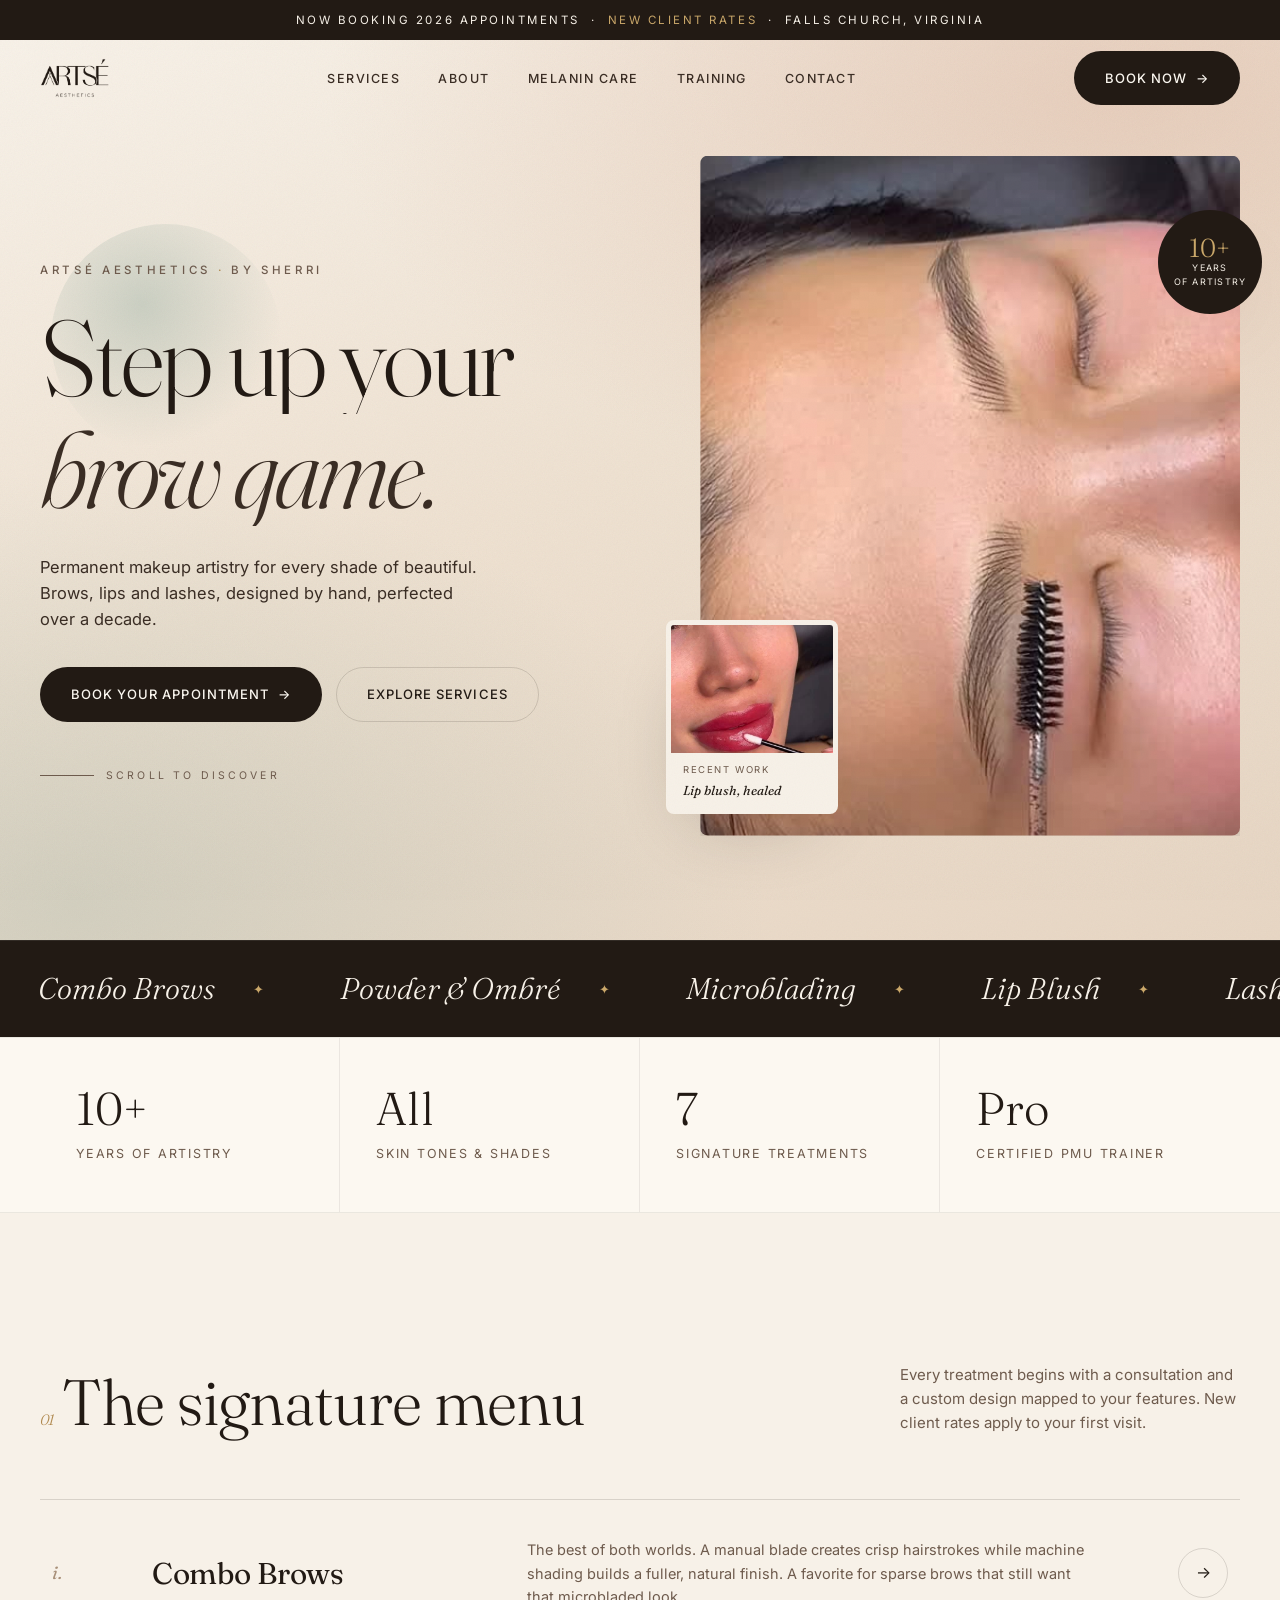
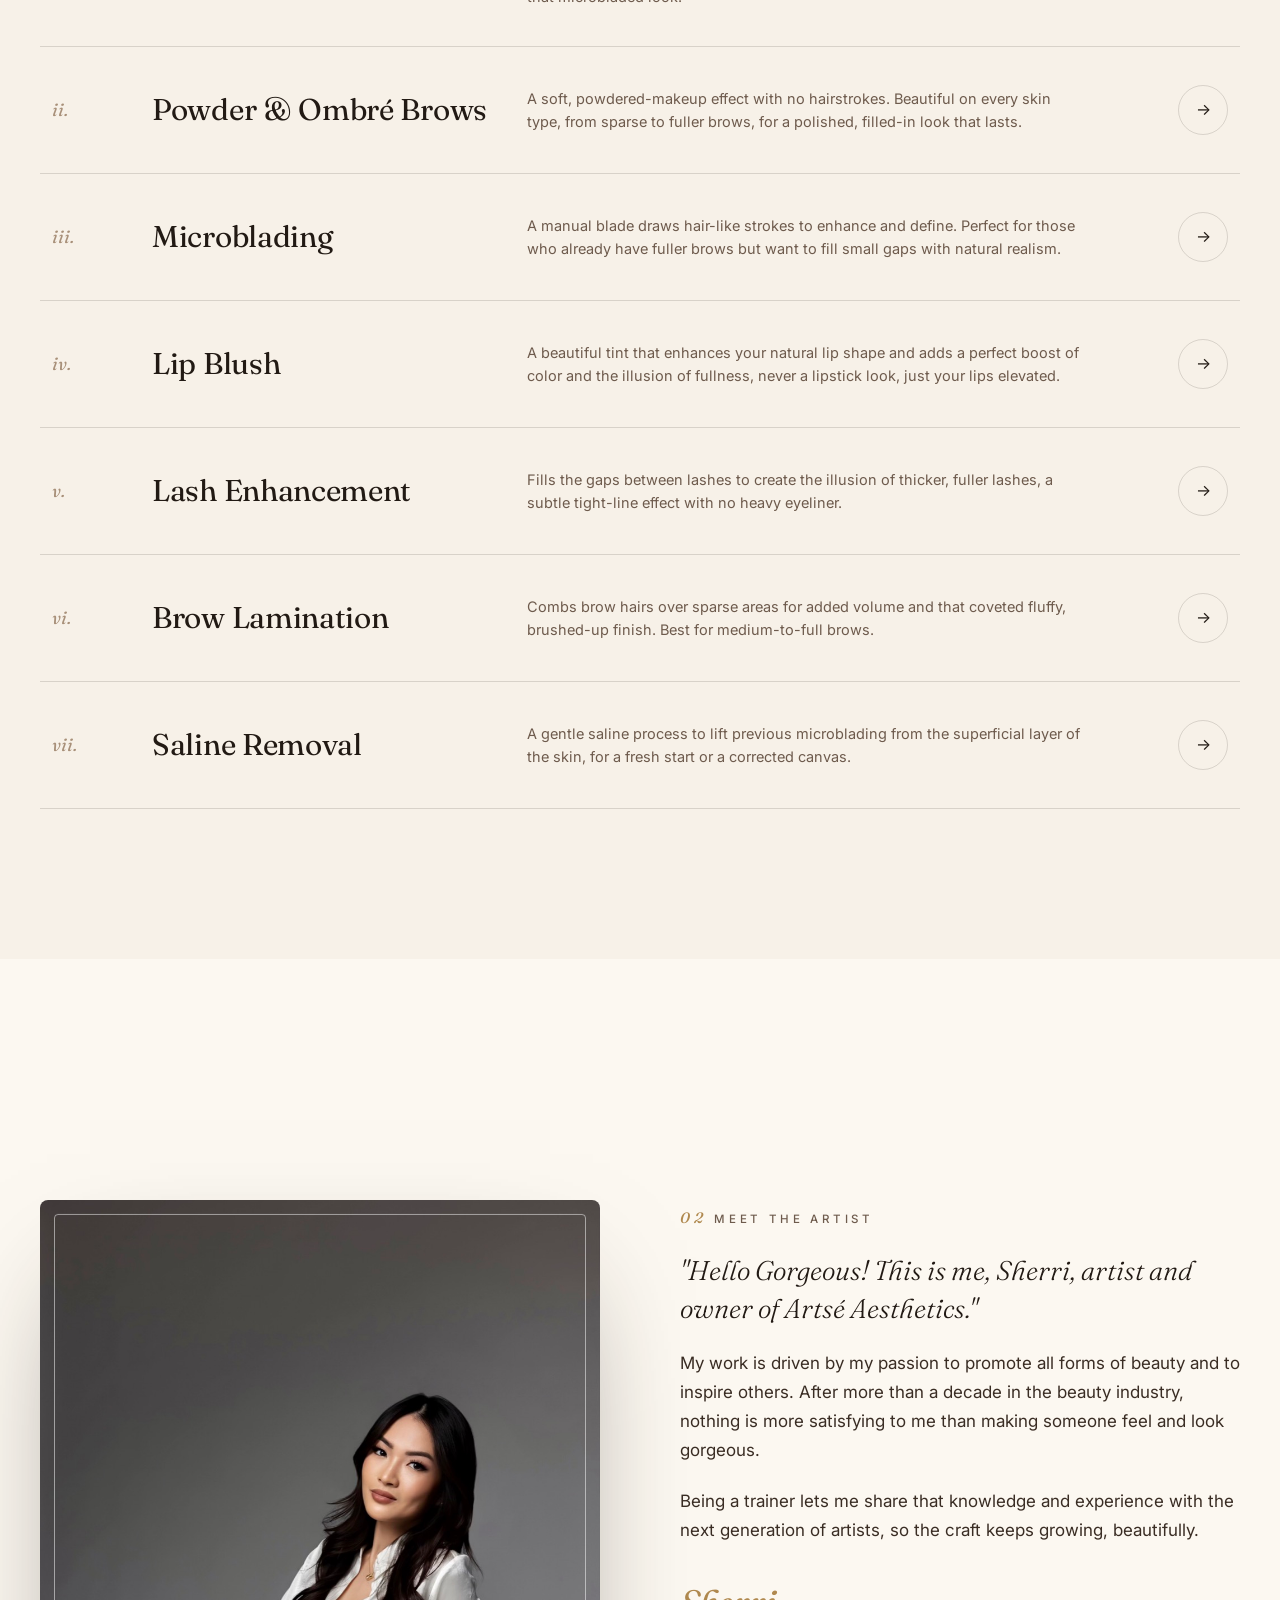
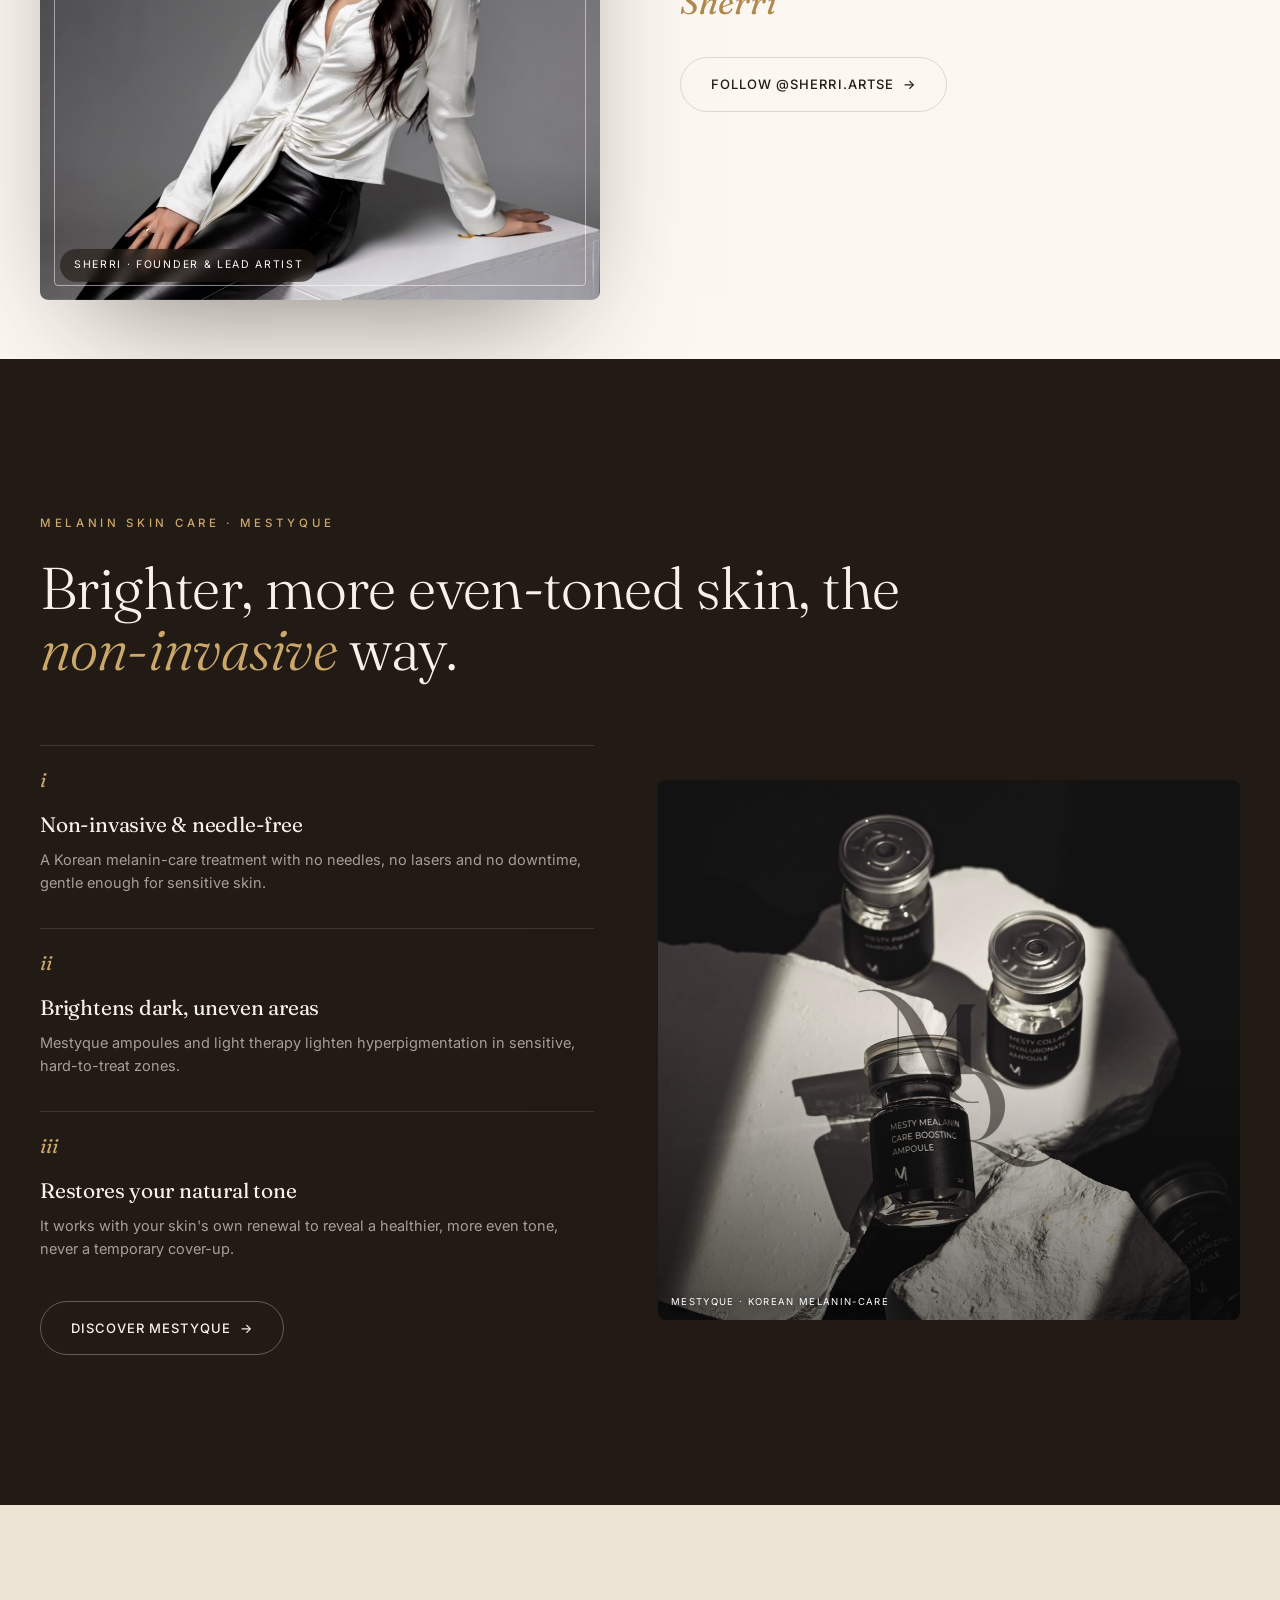
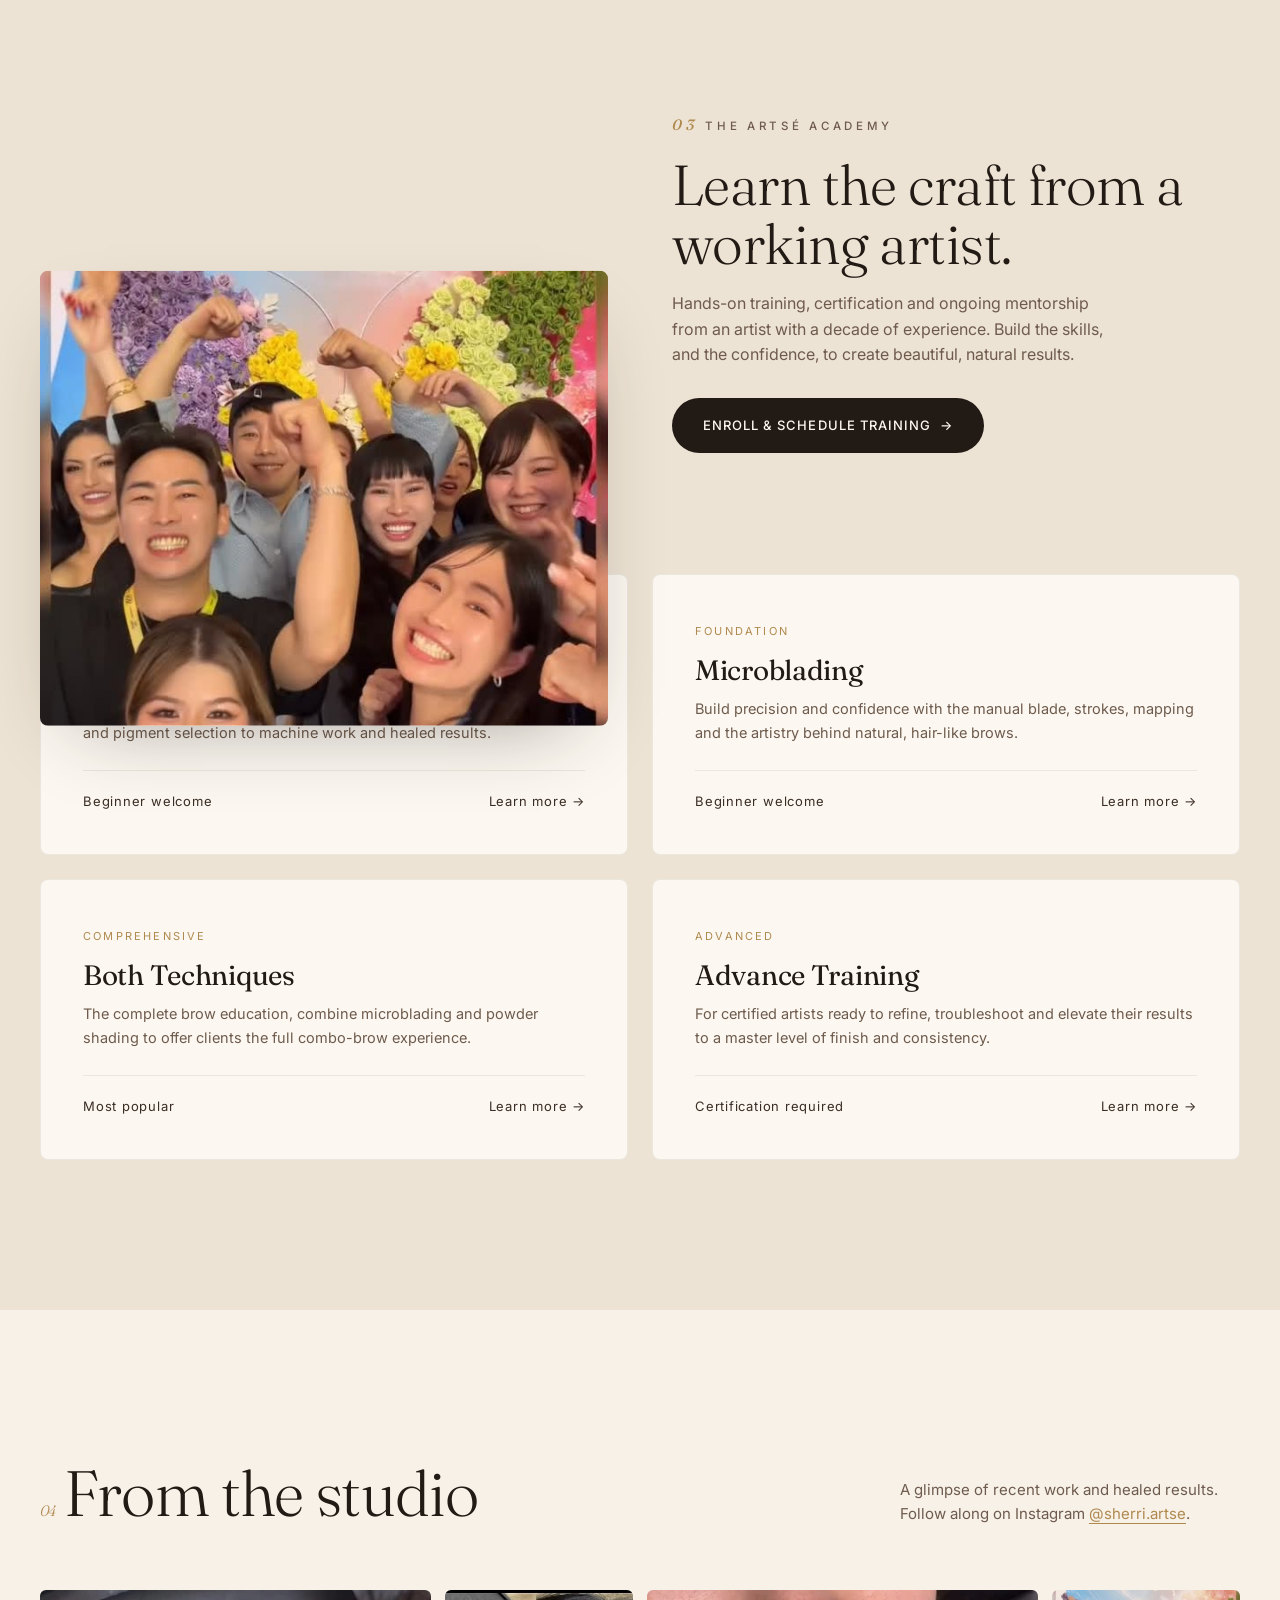
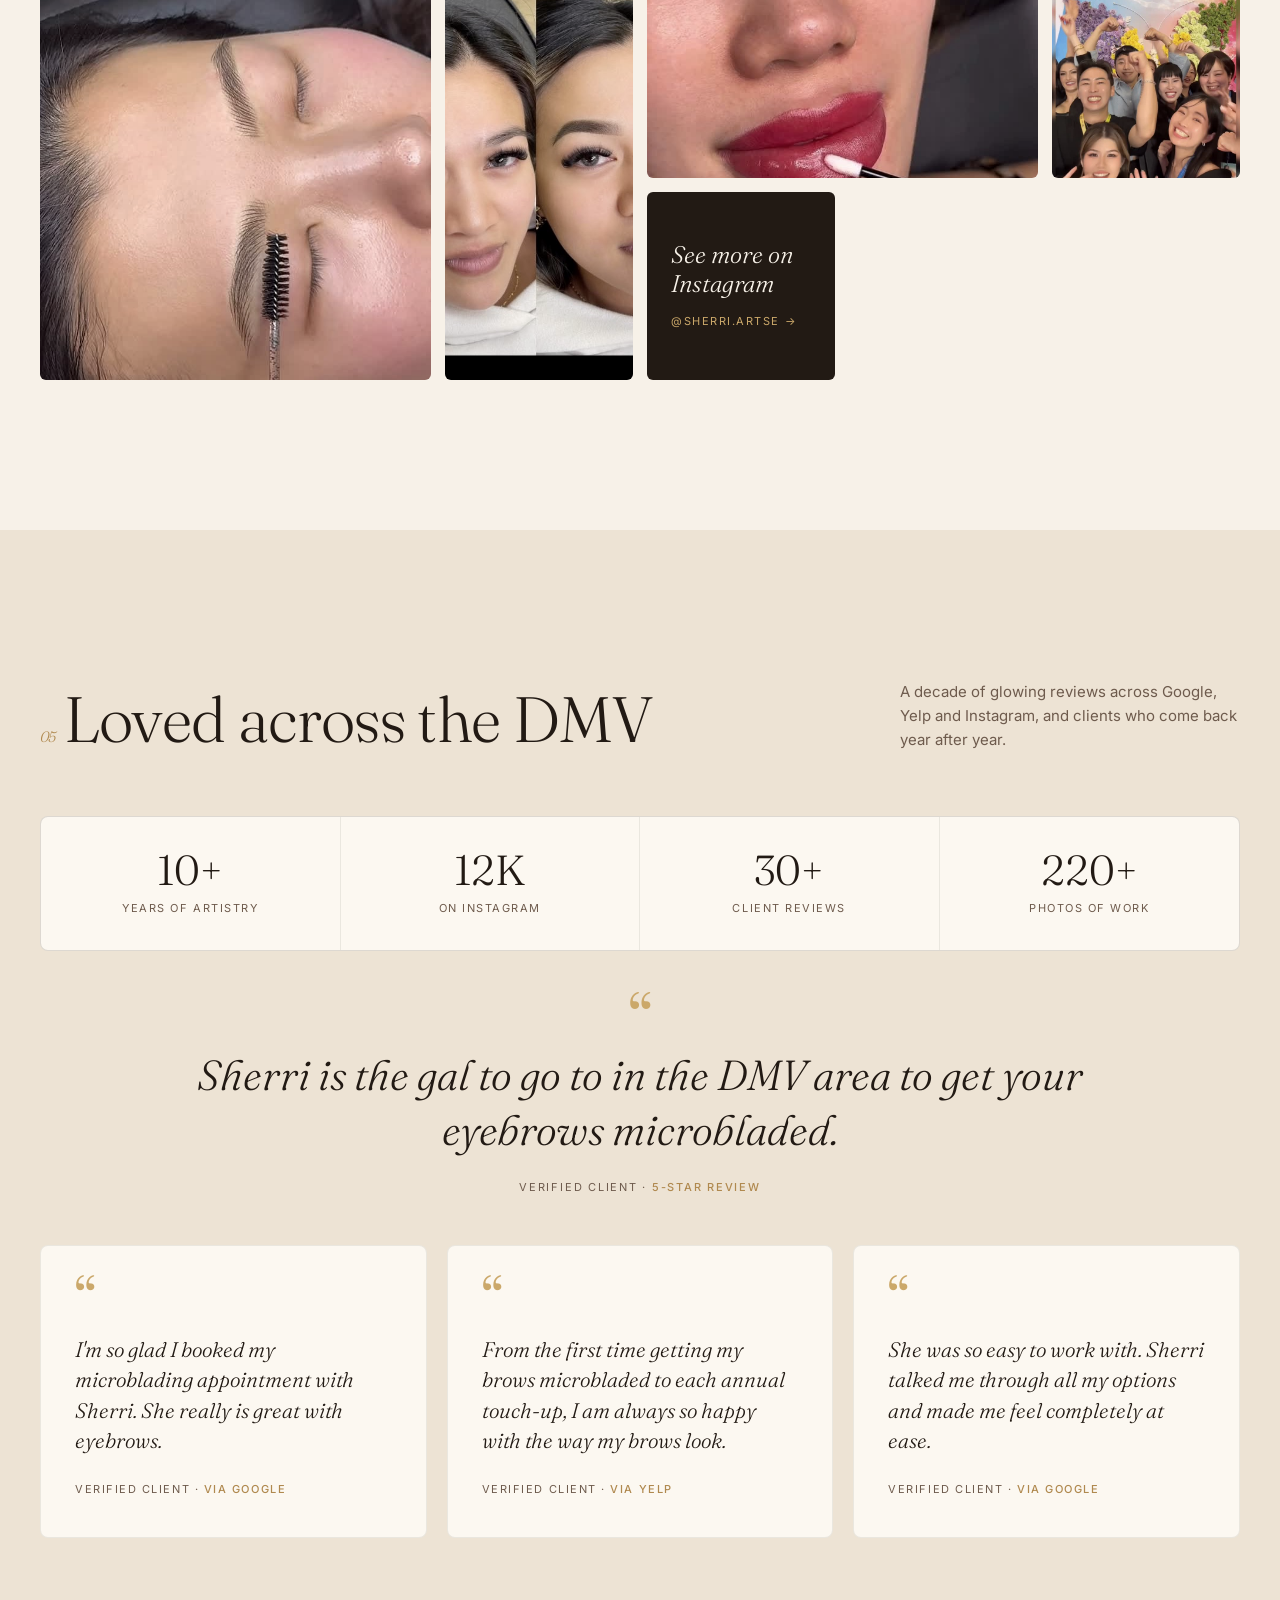
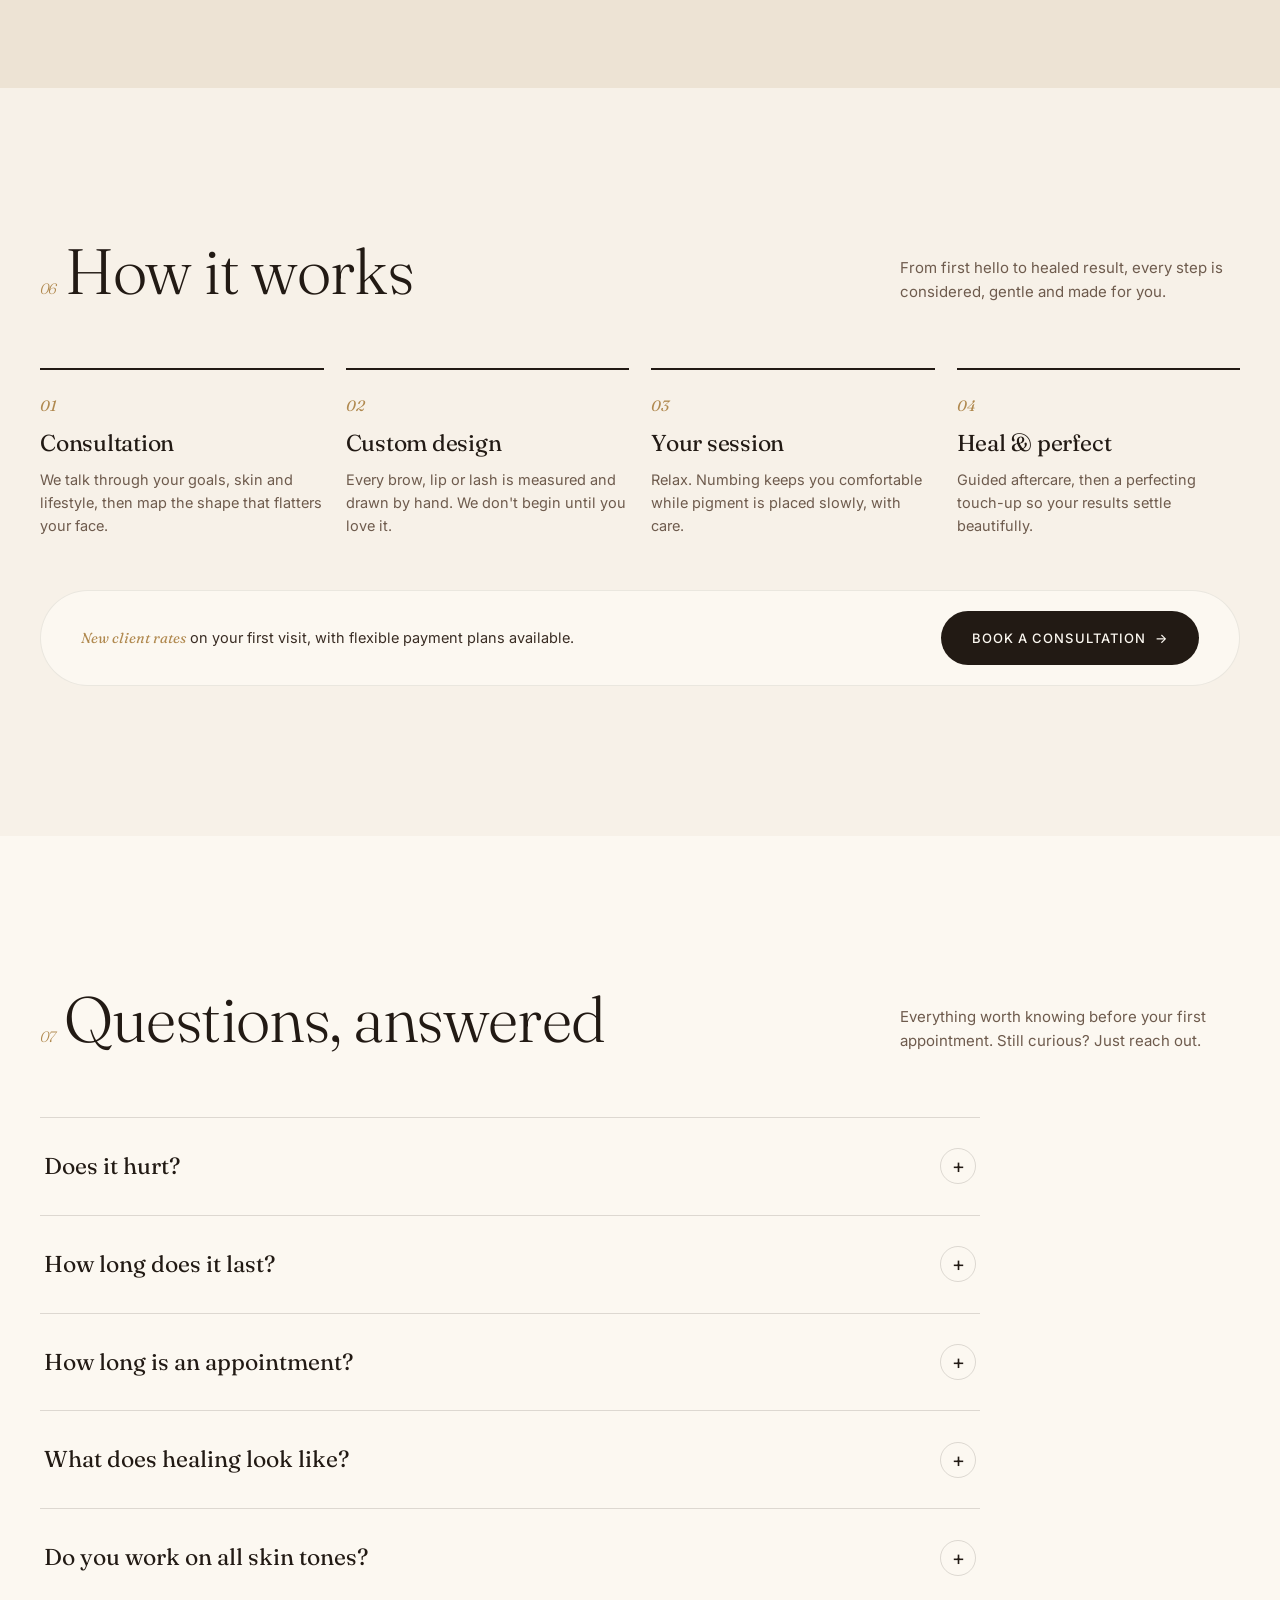
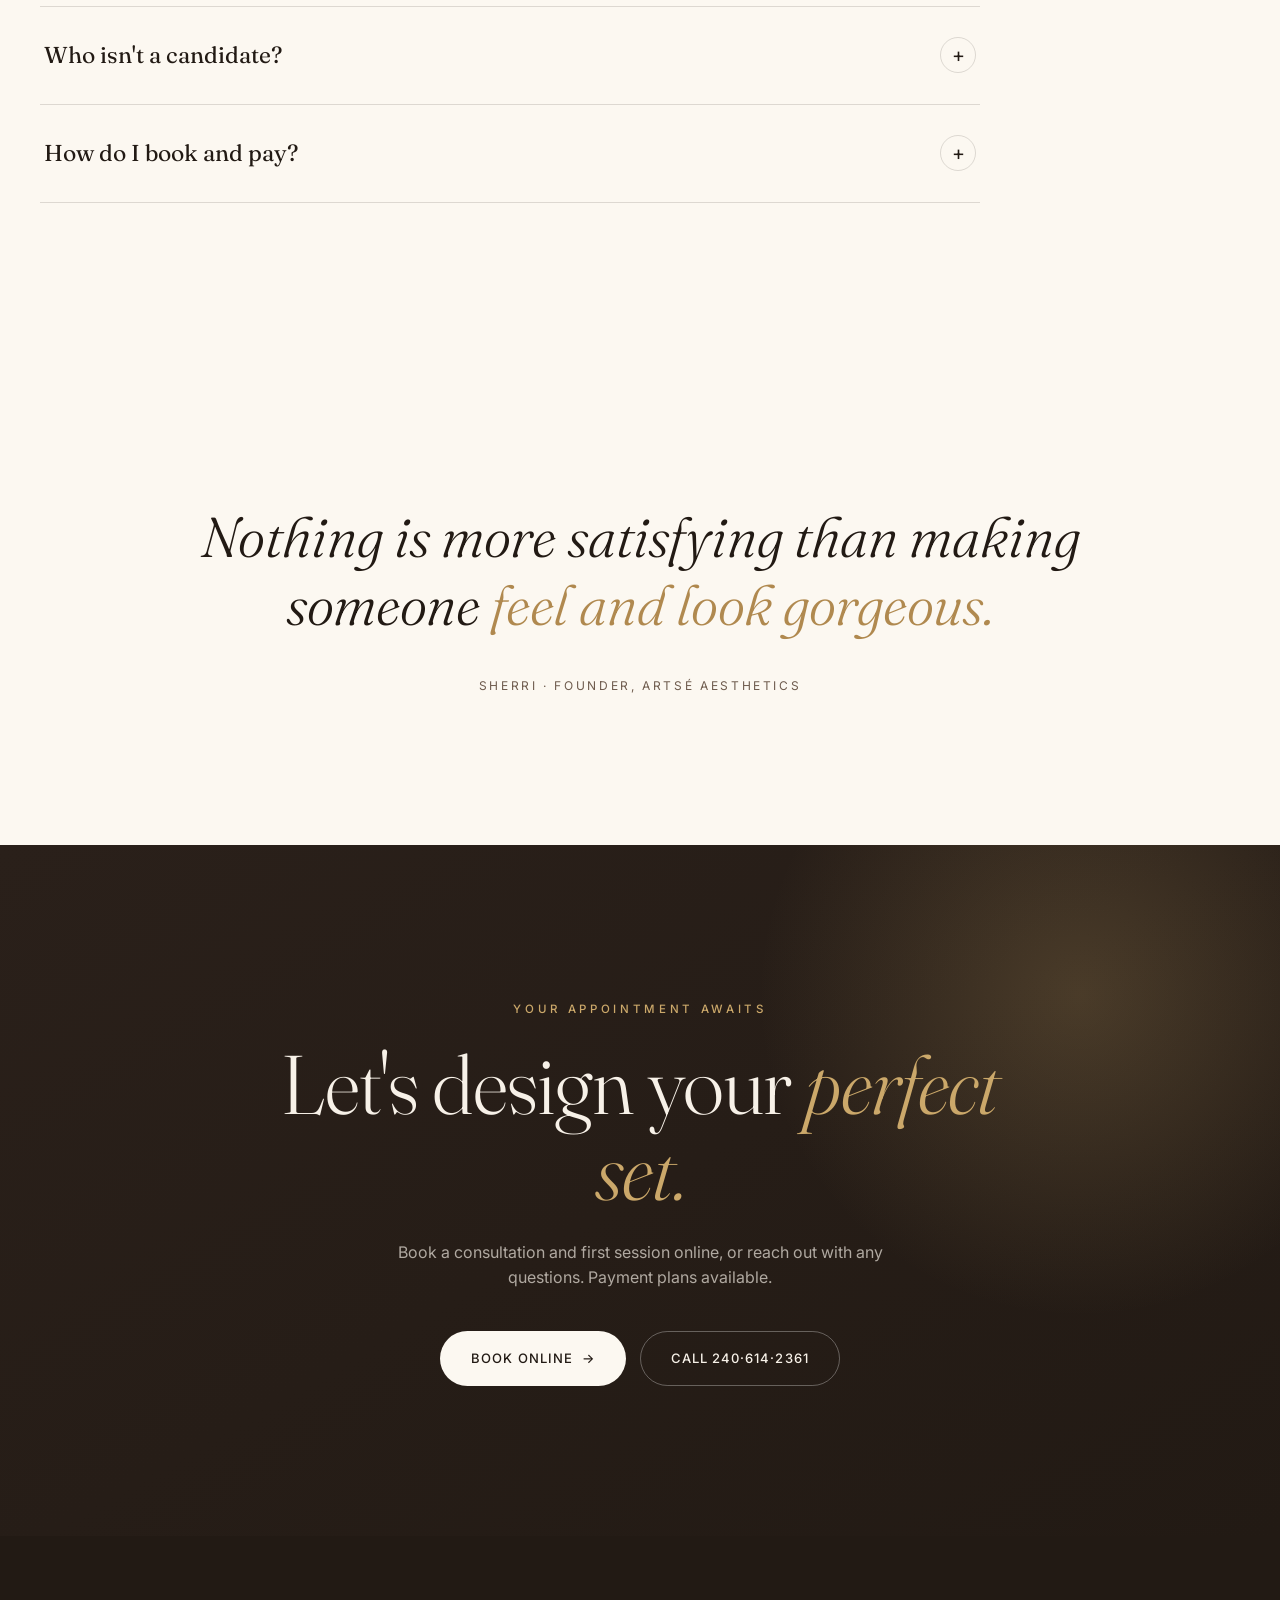
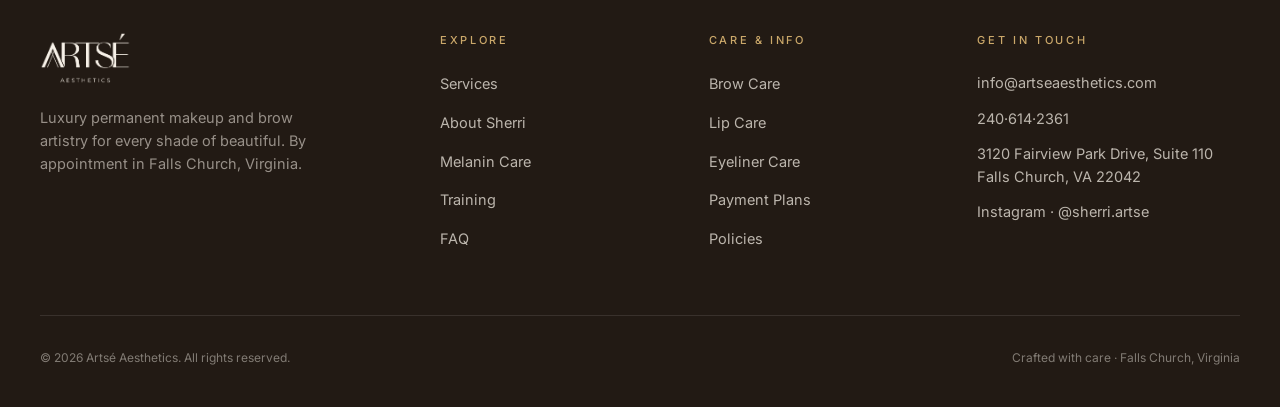
==== commit 17b9ad5c: "Fix mobile header stacking and crop lip caption - Mobile: drop the fixed header below the (2-line) a" ====
--- a/index.html
+++ b/index.html
@@ -286,7 +286,7 @@
       <div class="gal-grid reveal">
         <a class="gal big" href="https://www.instagram.com/sherri.artse"><img src="assets/brow.jpg" alt="Healed combo brows" loading="lazy" decoding="async" /><span class="ov">Combo brows · healed</span></a>
         <a class="gal tall" href="https://www.instagram.com/sherri.artse"><img src="assets/transform.jpg" alt="Brow before and after" style="object-position:center 30%" loading="lazy" decoding="async" /><span class="ov">Before &amp; after</span></a>
-        <a class="gal wide" href="https://www.instagram.com/sherri.artse"><img src="assets/lip.jpg" alt="Lip blush result" style="object-position:center 32%" loading="lazy" decoding="async" /><span class="ov">Lip blush</span></a>
+        <a class="gal wide" href="https://www.instagram.com/sherri.artse"><img src="assets/lip.jpg" alt="Lip blush result" style="object-position:center 78%" loading="lazy" decoding="async" /><span class="ov">Lip blush</span></a>
         <a class="gal" href="https://www.instagram.com/sherri.artse"><img src="assets/team.jpg" alt="Inside the Artsé studio" loading="lazy" decoding="async" /><span class="ov">In studio</span></a>
         <a class="gal-cta" href="https://www.instagram.com/sherri.artse"><span class="h">See more on Instagram</span><span class="s">@sherri.artse →</span></a>
       </div>
--- a/styles.css
+++ b/styles.css
@@ -369,9 +369,12 @@
   }
   @media(max-width:760px){
     .wrap{padding:0 22px}
-    header{top:30px}
-    .menu,.nav-phone{display:none}
+    header{top:52px}
+    .menu,.nav-phone,.nav-cta .btn-solid{display:none}
+    .announce{font-size:10px;letter-spacing:.1em;padding:9px 14px;line-height:1.5}
+    .nav{height:66px}
     .burger{display:flex}
+    .brand img{height:34px}
     .pad,.pad-lg{padding:80px 0}
     .svc{grid-template-columns:1fr;gap:12px;padding:30px 6px}
     .svc .idx,.svc .go{display:none}
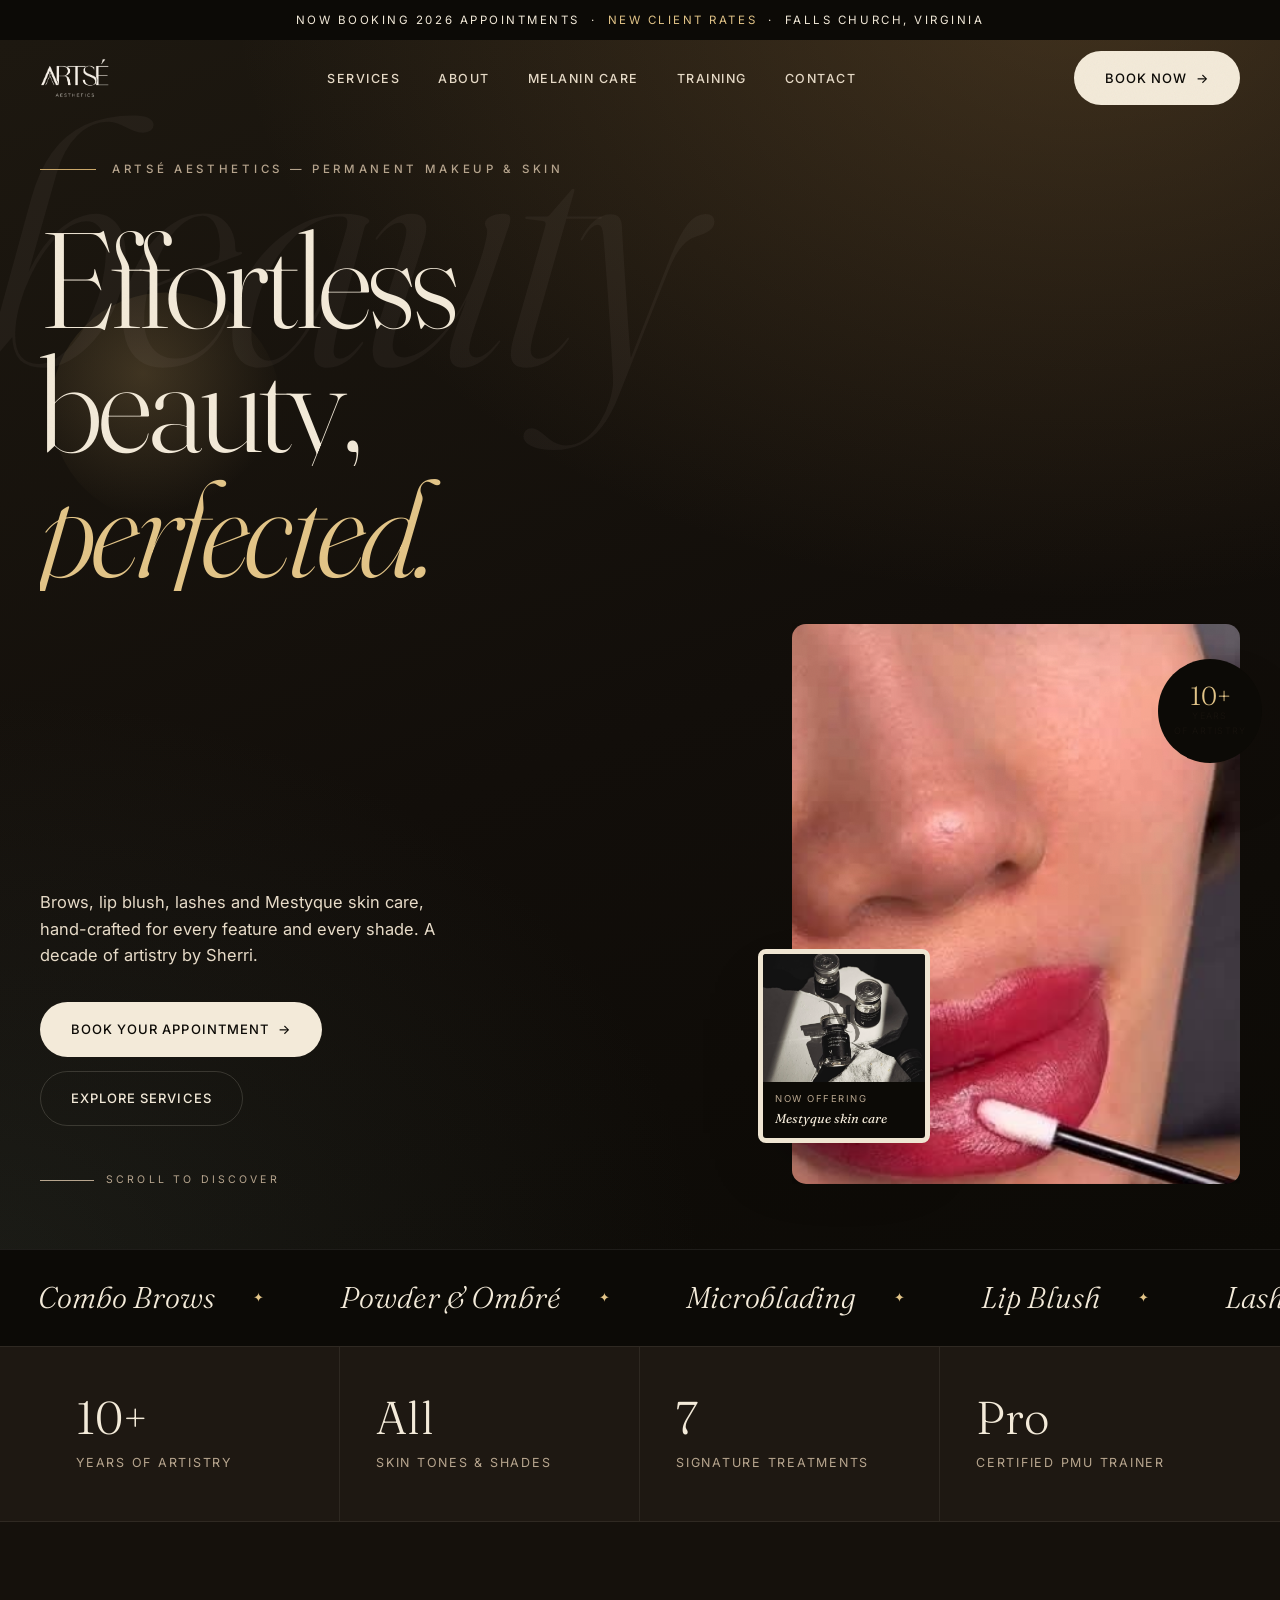
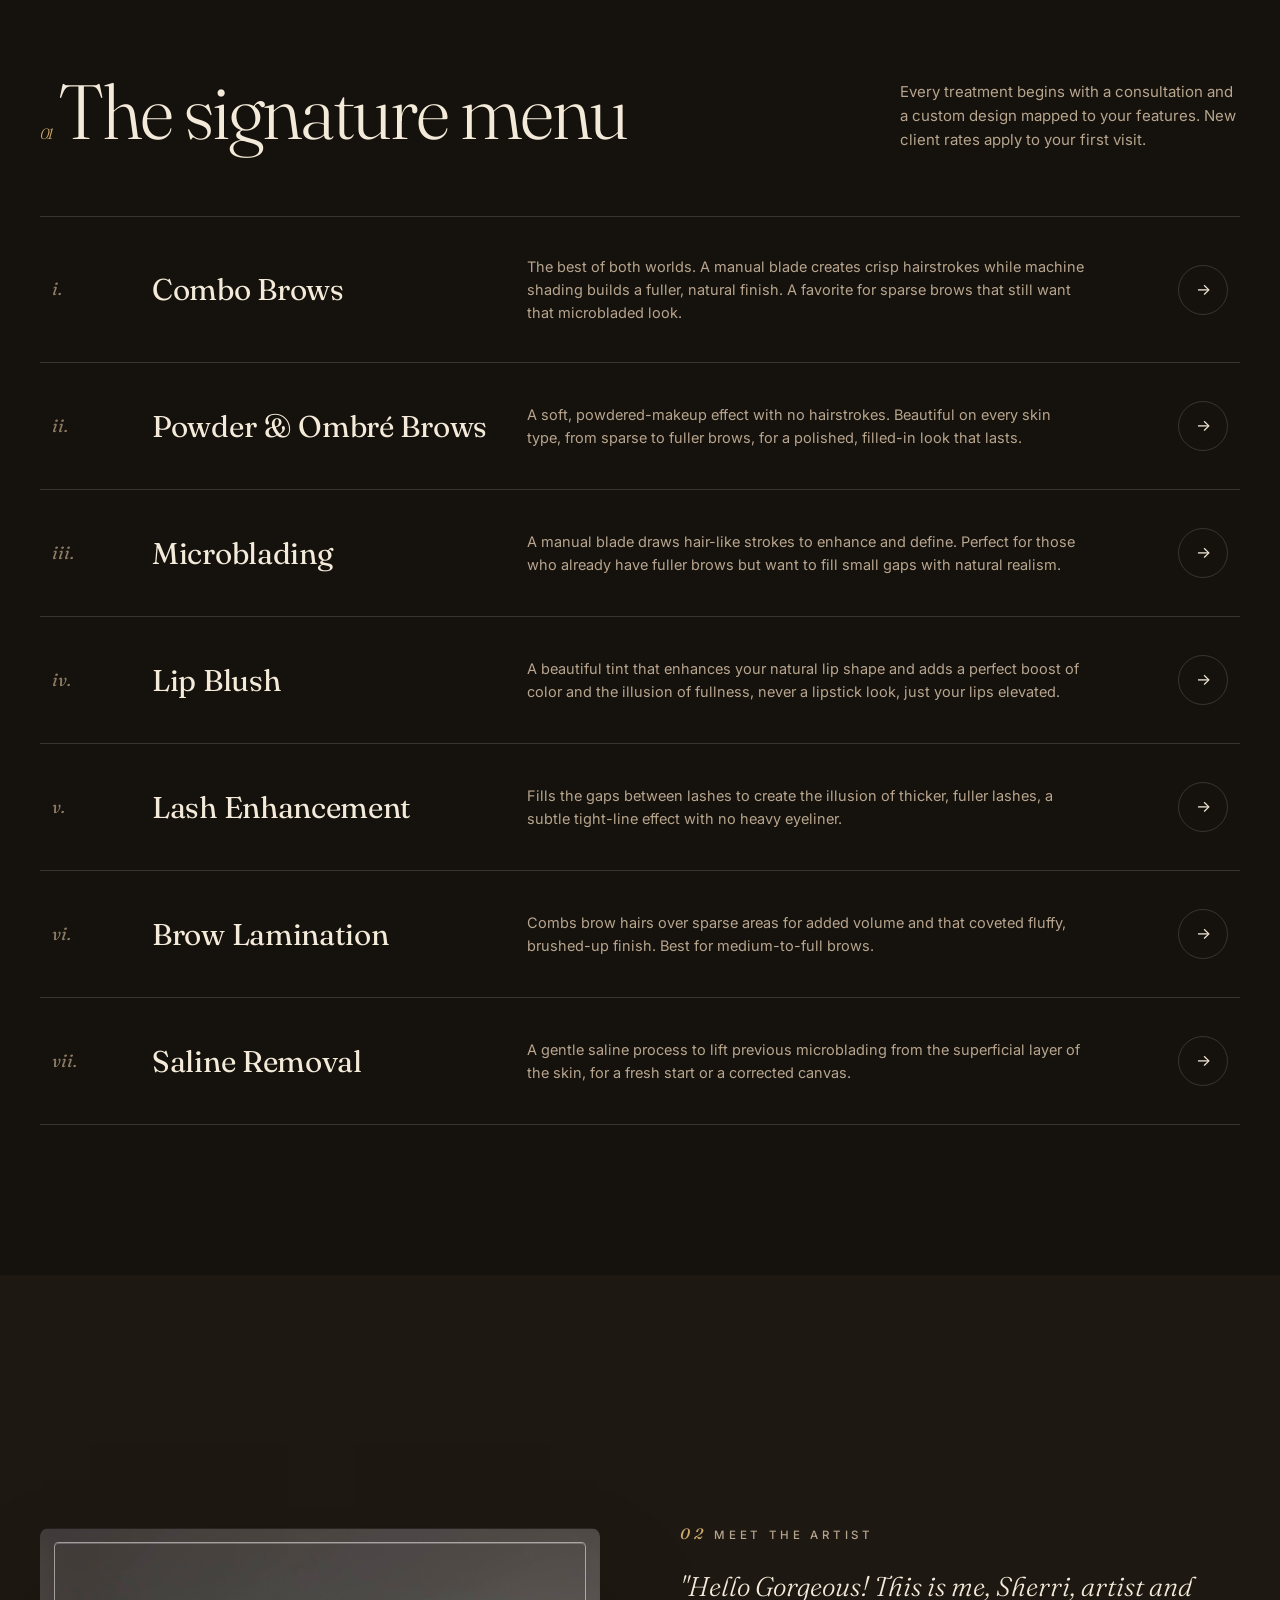
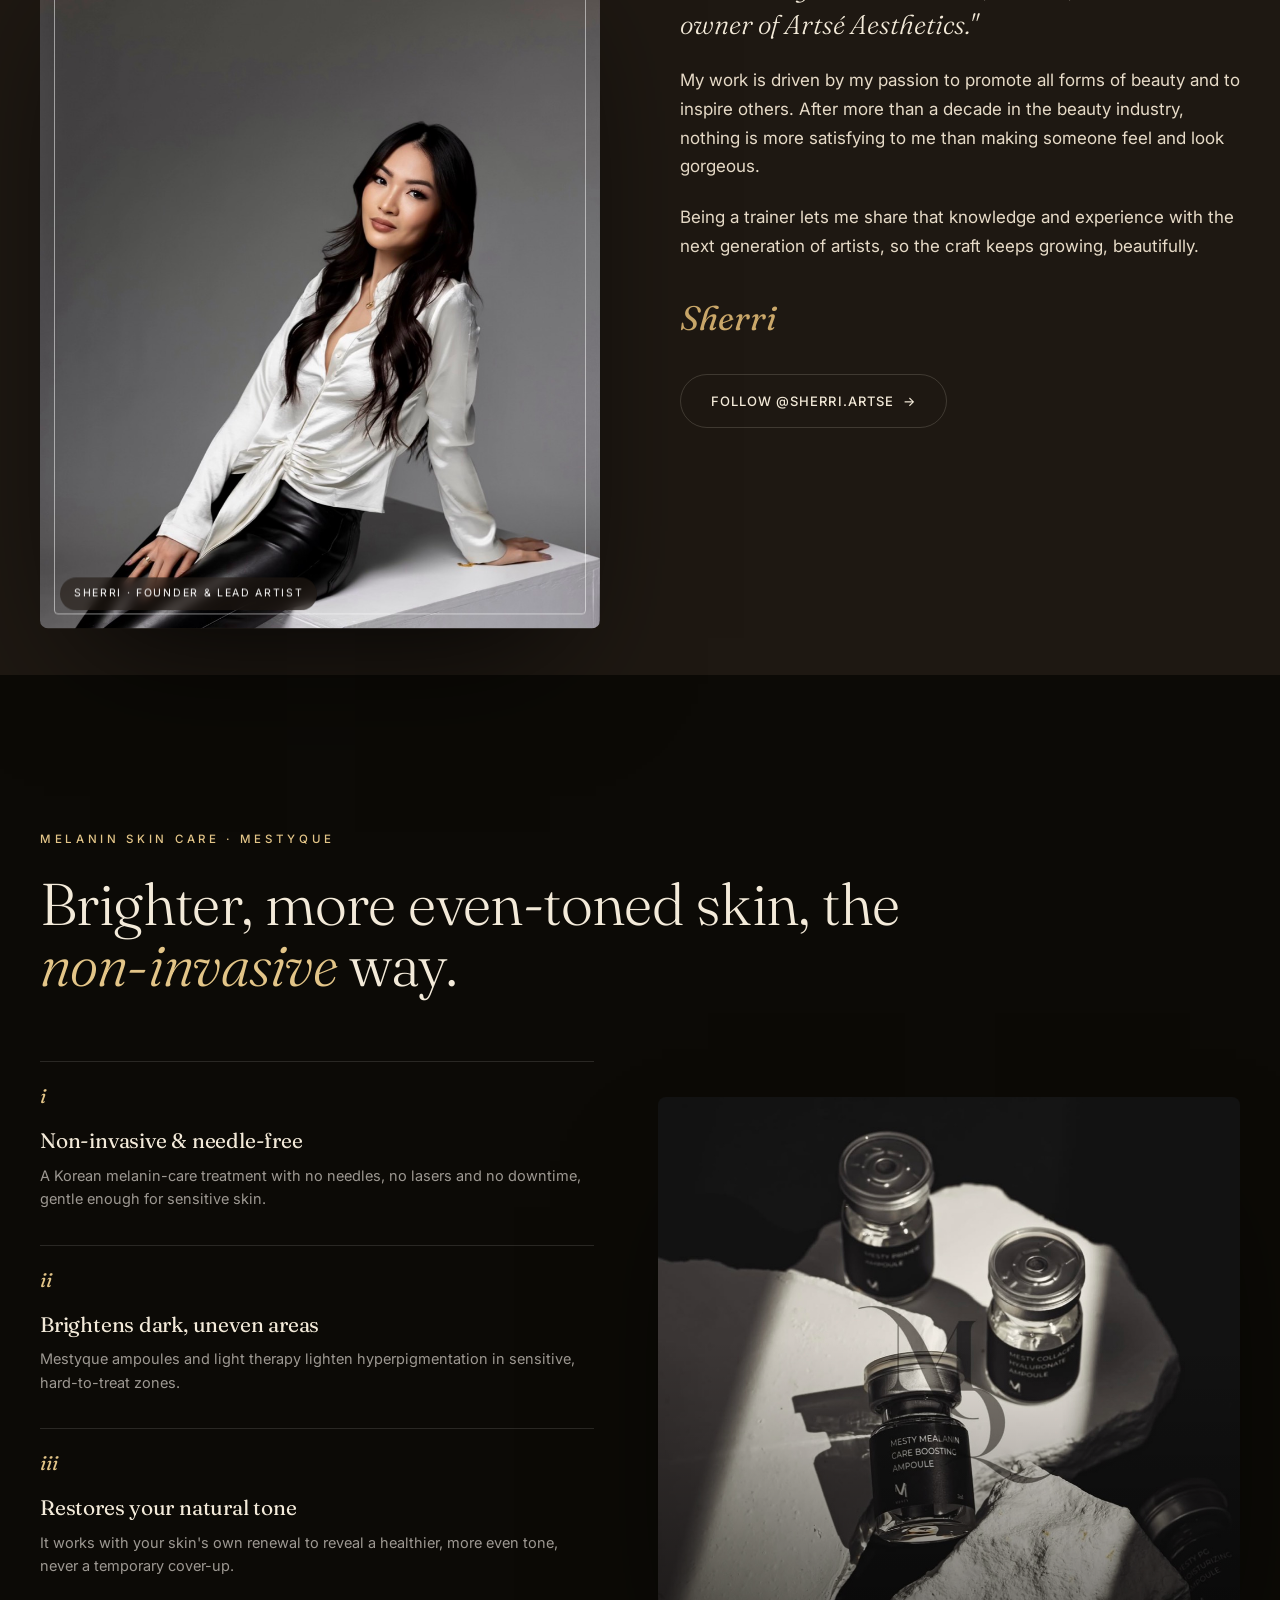
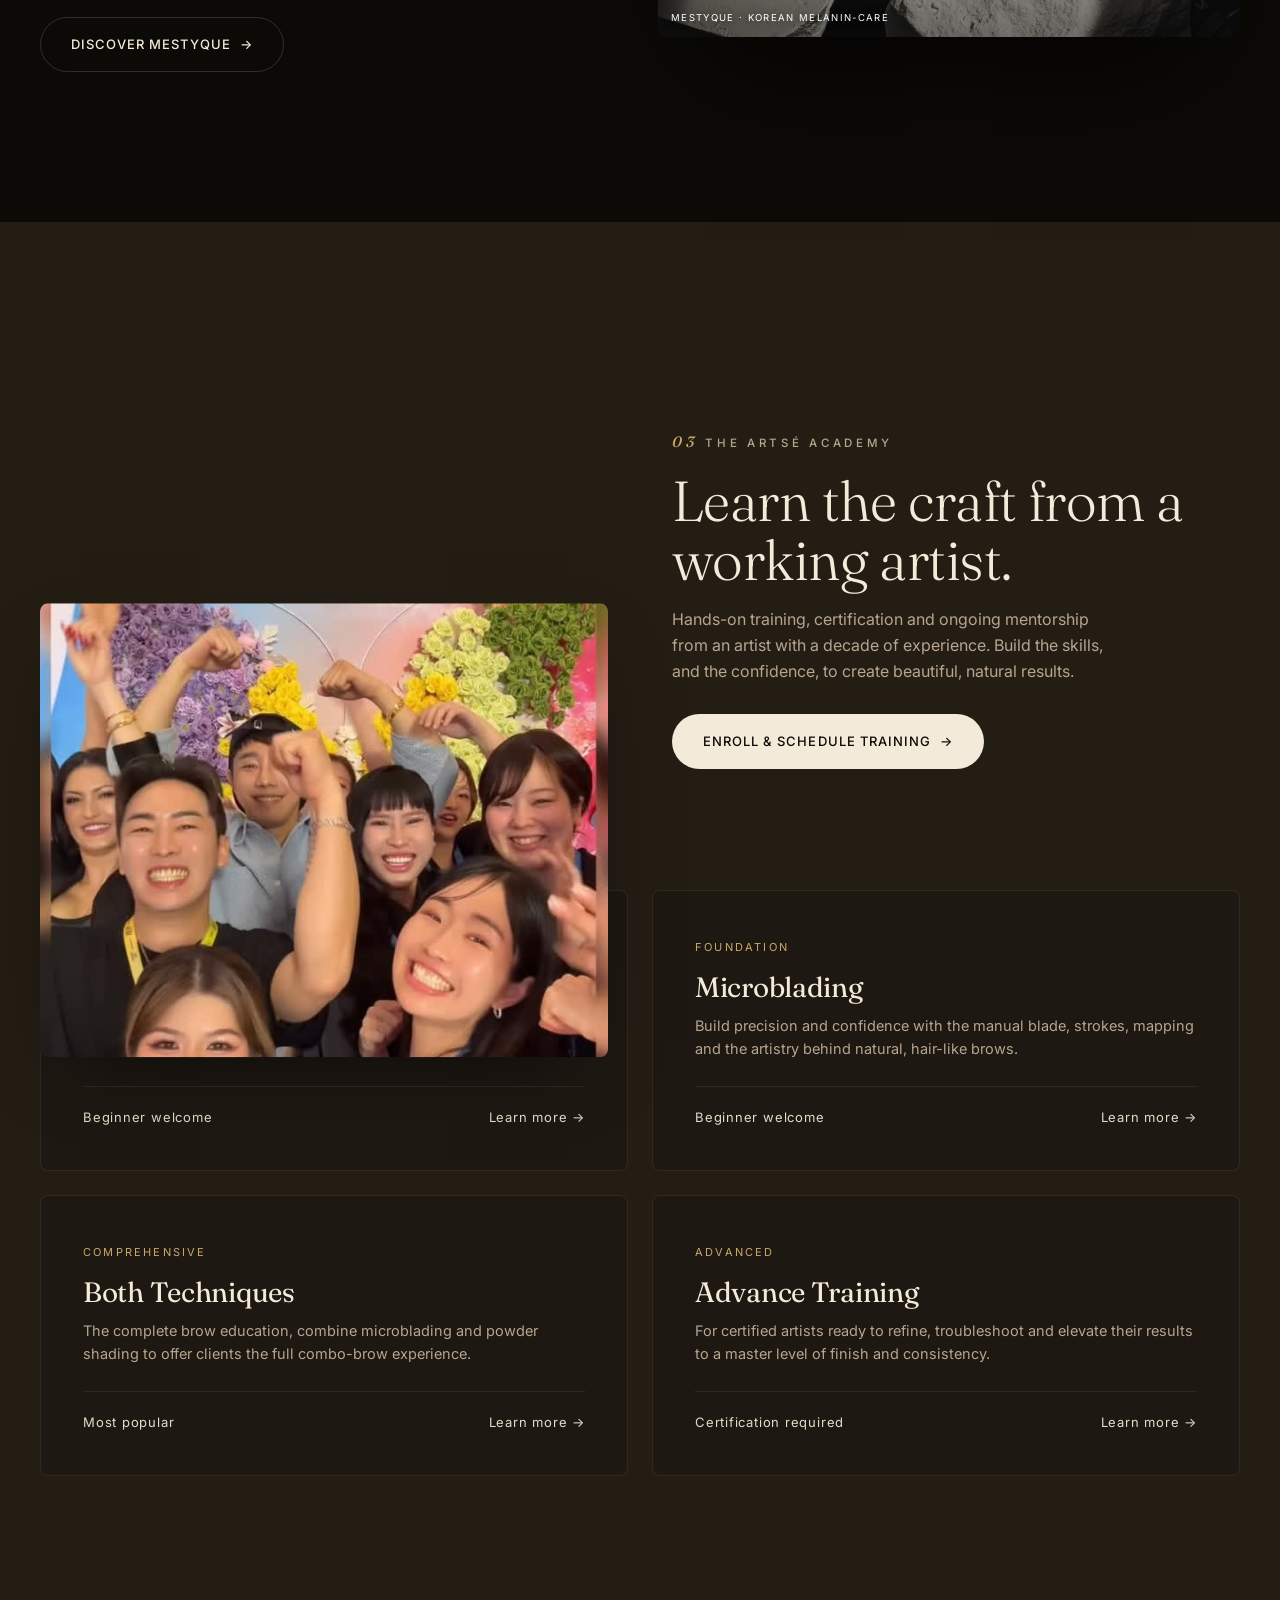
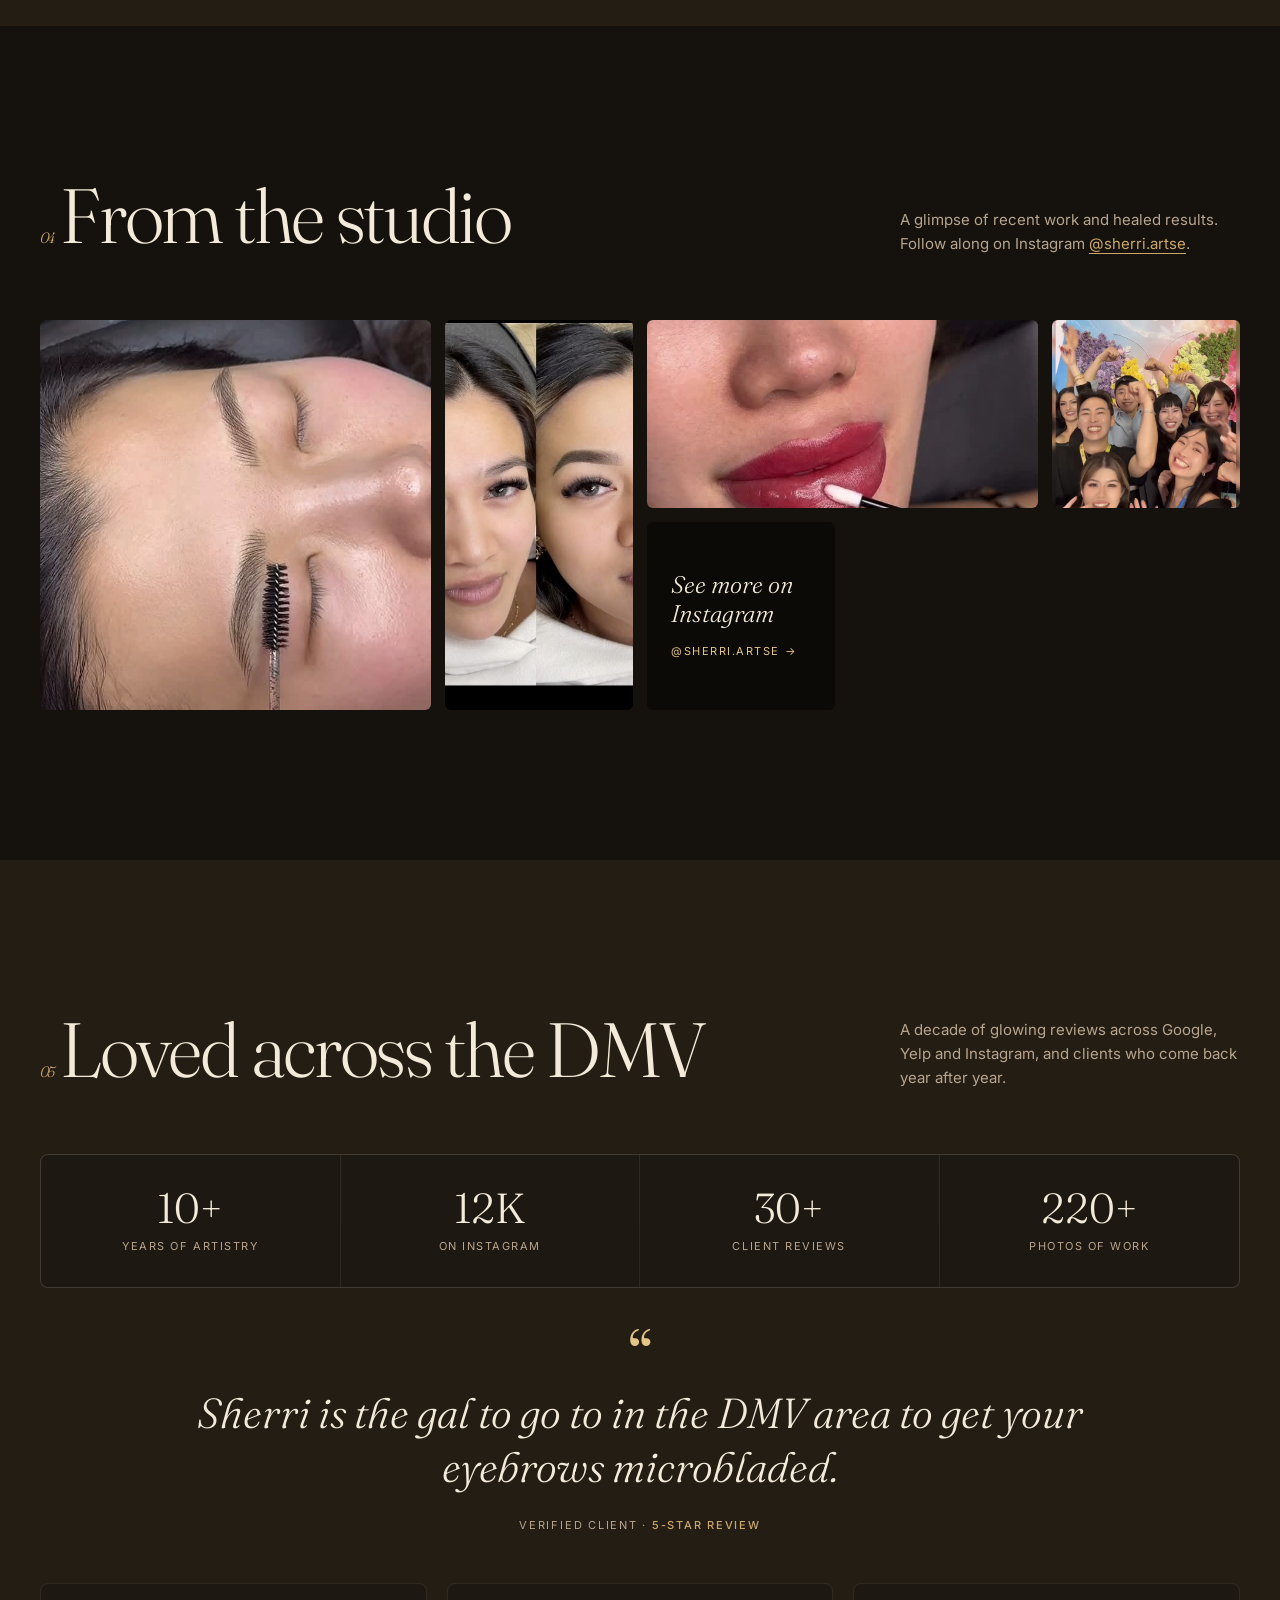
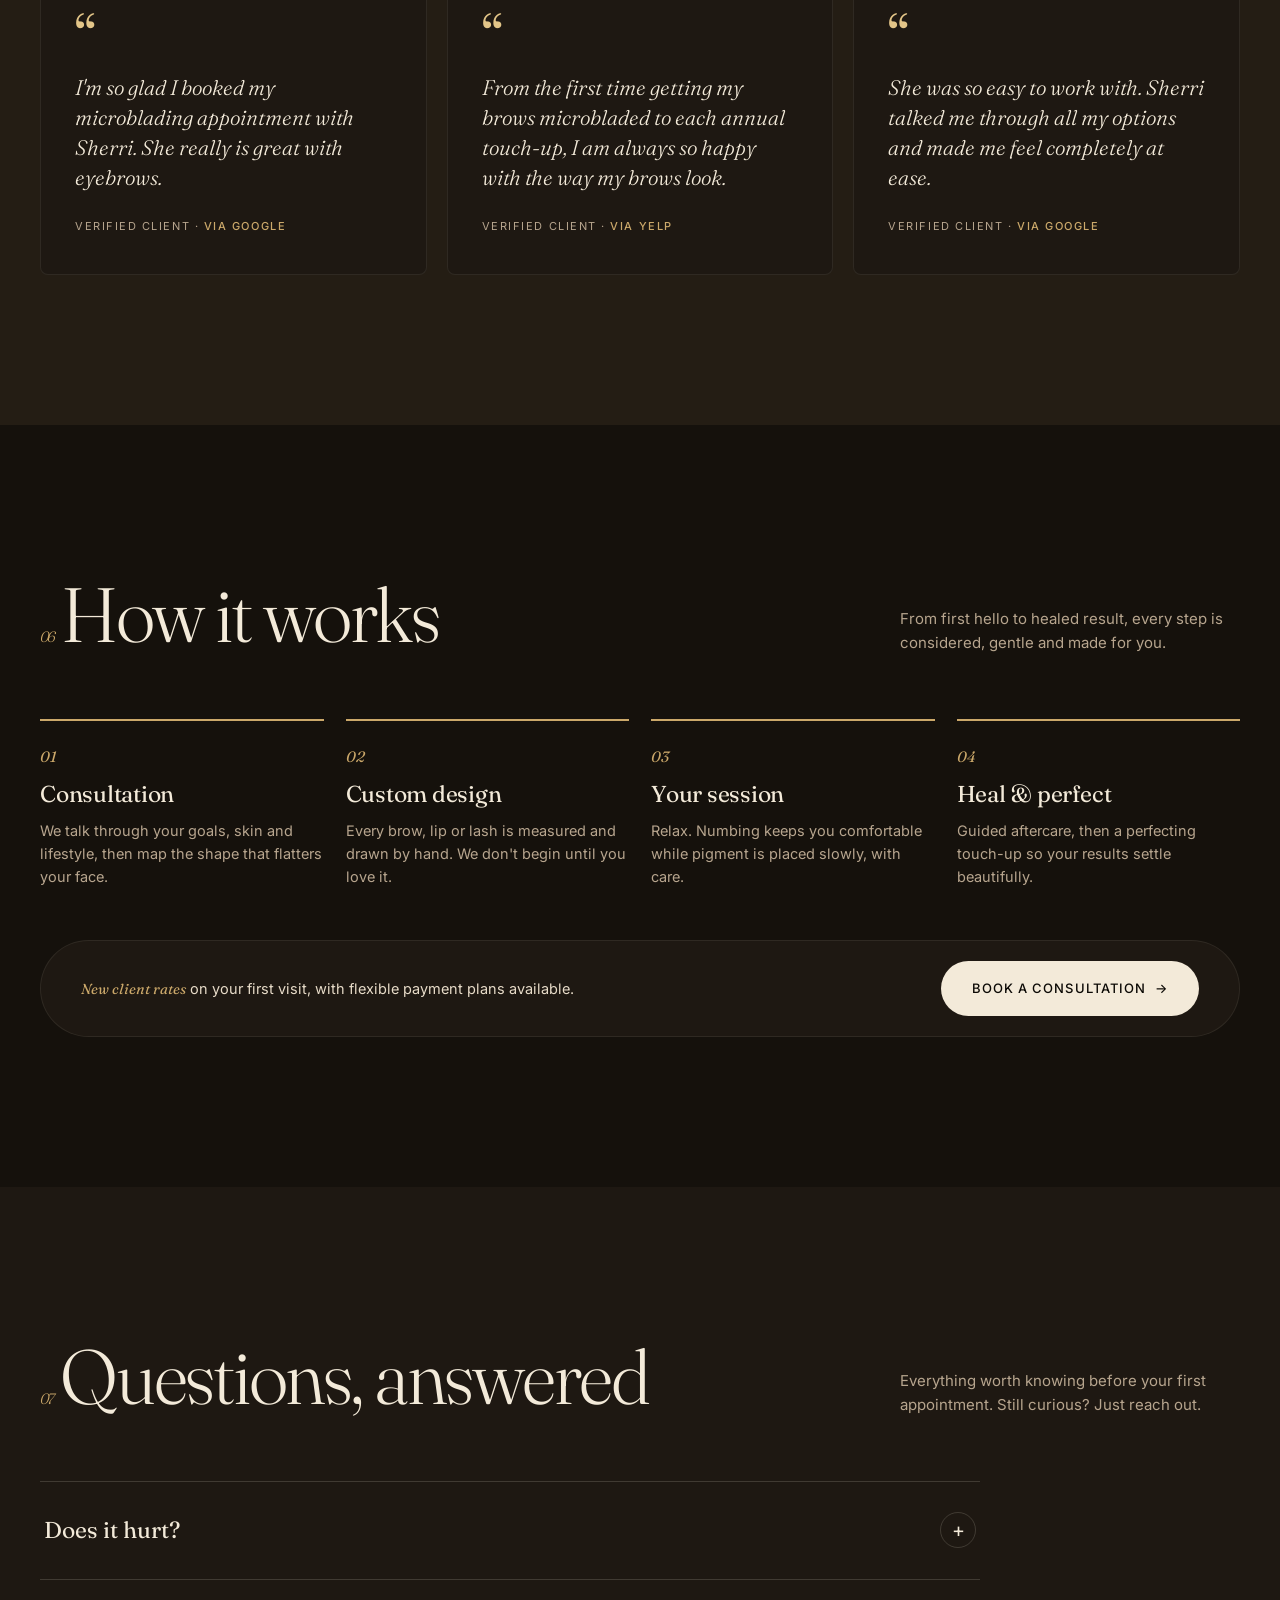
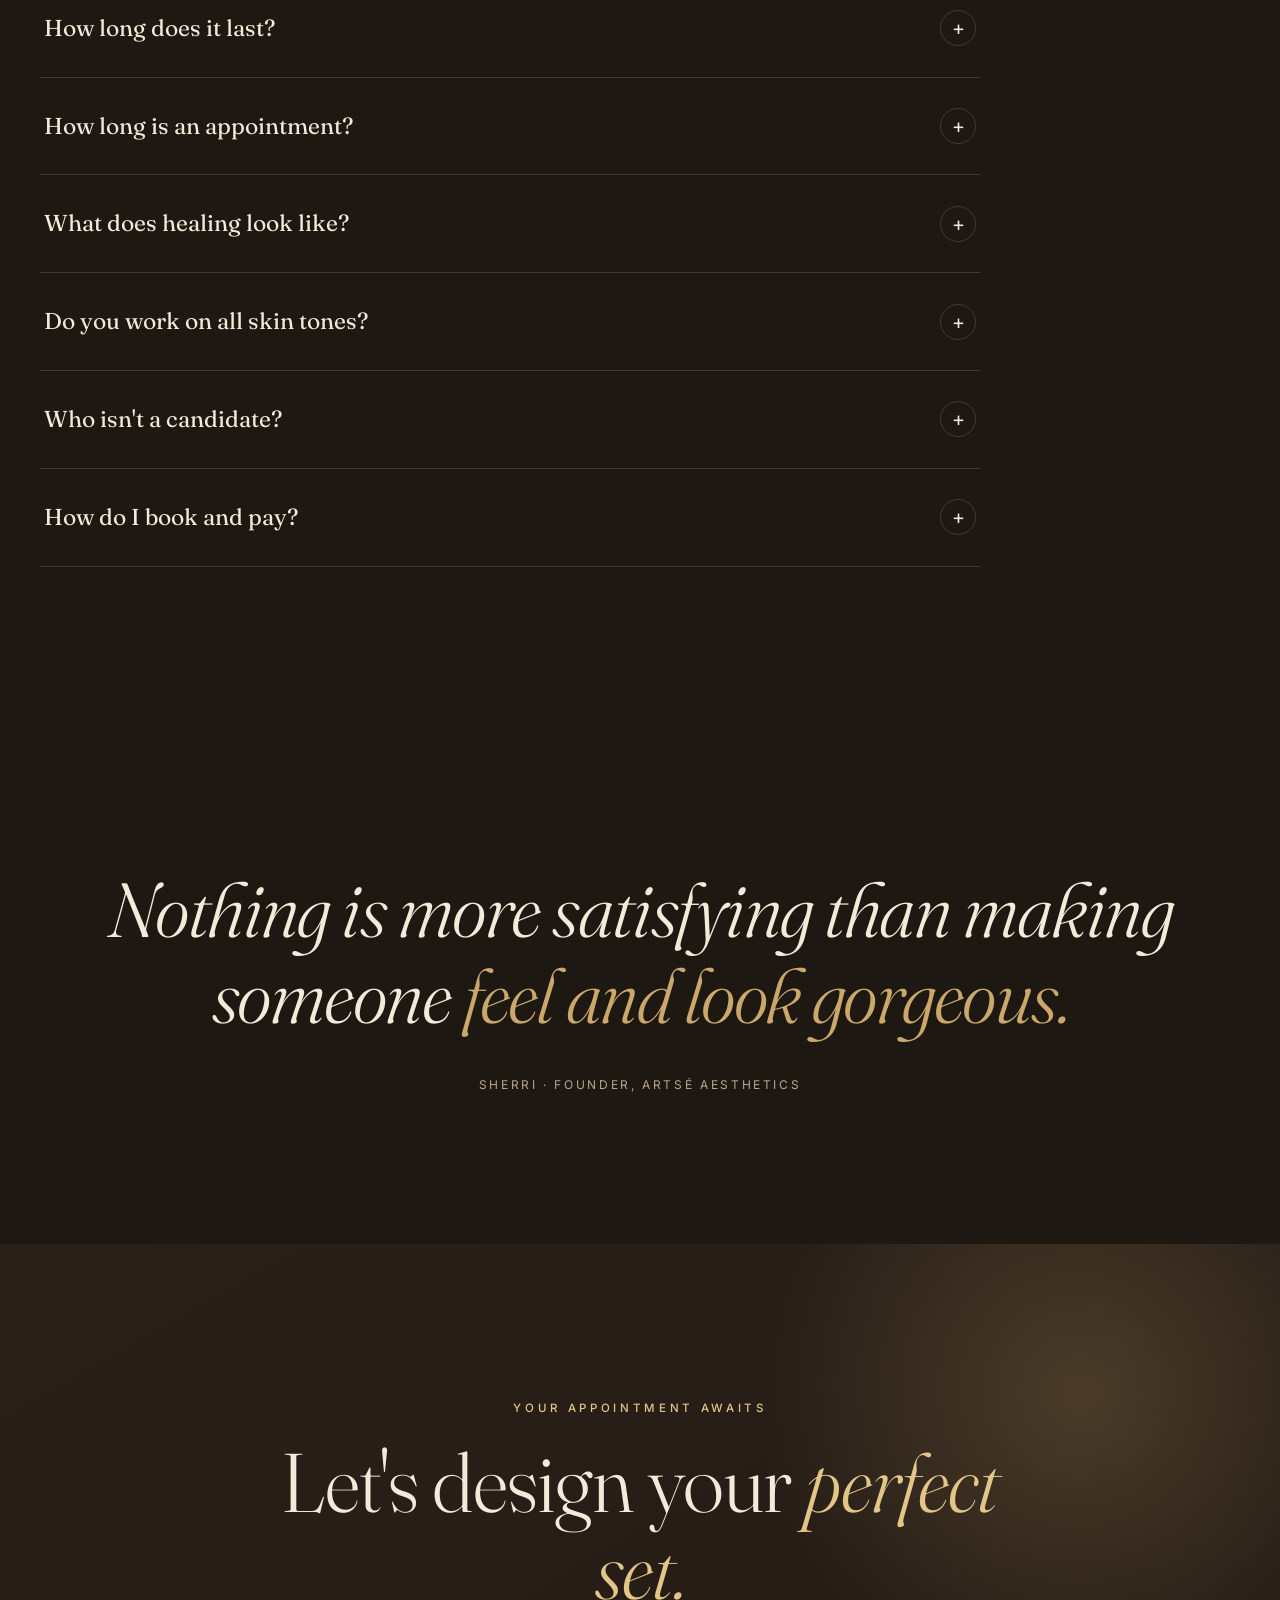
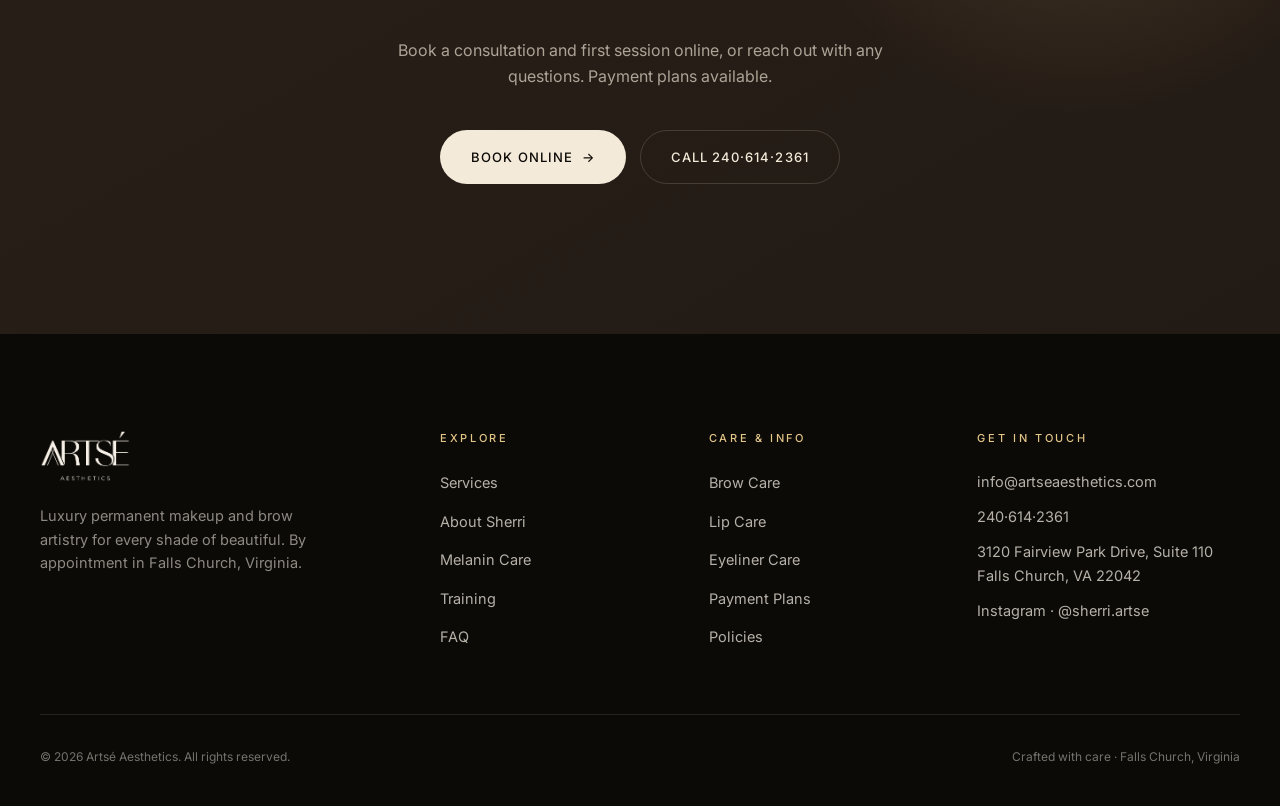
==== commit 944415ab: "Dark luxury redesign across the whole site - New dark, moody, spa-luxury theme (near-black warm back" ====
--- a/index.html
+++ b/index.html
@@ -82,14 +82,14 @@
 <link href="https://fonts.googleapis.com/css2?family=Fraunces:ital,opsz,wght@0,9..144,300;0,9..144,400;0,9..144,500;0,9..144,600;1,9..144,300;1,9..144,400&family=Inter:wght@300;400;500;600&display=swap" rel="stylesheet">
 <link rel="stylesheet" href="styles.css" />
 </head>
-<body>
+<body class="theme-dark">
   <div class="progress" id="progress"></div>
 
   <div class="announce">Now booking 2026 appointments &nbsp;·&nbsp; <span>New client rates</span> &nbsp;·&nbsp; Falls Church, Virginia</div>
 
   <header id="header">
     <div class="wrap nav">
-      <a href="index.html" class="brand" aria-label="Artsé Aesthetics home"><img src="assets/logo-dark.png" alt="Artsé Aesthetics" /></a>
+      <a href="index.html" class="brand" aria-label="Artsé Aesthetics home"><img src="assets/logo-light.png" alt="Artsé Aesthetics" /></a>
       <nav>
         <ul class="menu">
           <li><a href="services.html">Services</a></li>
@@ -125,26 +125,35 @@
   <section class="hero" id="top">
     <div class="hero-grain"></div>
     <div class="hero-orb b" data-parallax="-0.06"></div>
-    <div class="wrap hero-inner">
-      <div class="hero-copy">
-        <span class="eyebrow hero-eyebrow">Artsé Aesthetics <span class="dot">·</span> by Sherri</span>
-        <h1><span class="ln"><i>Step up your</i></span><span class="ln"><i><em>brow game.</em></i></span></h1>
-        <p class="hero-sub">Permanent makeup artistry for every shade of beautiful. Brows, lips and lashes, designed by hand, perfected over a decade.</p>
-        <div class="hero-actions">
-          <a href="https://app.acuityscheduling.com/schedule.php?owner=15010586" class="btn btn-solid">Book your appointment <span class="arrow">→</span></a>
-          <a href="services.html" class="btn btn-ghost">Explore services</a>
-        </div>
-        <div class="scroll-cue"><span class="ln2"></span> Scroll to discover</div>
-      </div>
-      <div class="hero-visual">
-        <div class="hero-frame" data-parallax="0.05">
-          <img src="assets/brow.jpg" alt="Healed combo brows by Artsé Aesthetics" width="640" height="640" style="object-position:center 42%" />
-        </div>
-        <figure class="hero-chip">
-          <img src="assets/lip.jpg" alt="Healed lip blush by Artsé Aesthetics" width="640" height="640" />
-          <figcaption class="cap">Recent work<b>Lip blush, healed</b></figcaption>
-        </figure>
-        <div class="hero-badge"><b>10+</b>years<br>of artistry</div>
+    <span class="hero-ghost" aria-hidden="true">beauty</span>
+    <div class="wrap hero-bold">
+      <span class="eyebrow hero-eyebrow hero-kicker">Artsé Aesthetics — Permanent Makeup &amp; Skin</span>
+      <h1 class="hero-h1" aria-label="Effortless beauty, perfected.">
+        <span class="ln"><i>Effortless</i></span>
+        <span class="ln"><i>beauty,</i></span>
+        <span class="ln"><i><em>perfected.</em></i></span>
+      </h1>
+      <div class="hero-foot">
+        <div class="hero-foot-l">
+          <p class="hero-sub">Brows, lip blush, lashes and Mestyque skin care, hand-crafted for every feature and every shade. A decade of artistry by Sherri.</p>
+          <div class="hero-actions">
+            <a href="https://app.acuityscheduling.com/schedule.php?owner=15010586" class="btn btn-solid magnetic">Book your appointment <span class="arrow">→</span></a>
+            <a href="services.html" class="btn btn-ghost magnetic">Explore services</a>
+          </div>
+          <div class="scroll-cue"><span class="ln2"></span> Scroll to discover</div>
+        </div>
+        <div class="hero-foot-r">
+          <div class="hero-frame" data-parallax="0.05">
+            <img class="hf on" src="assets/brow.jpg" alt="Healed combo brows by Artsé Aesthetics" style="object-position:center 42%" />
+            <img class="hf" src="assets/lip.jpg" alt="Healed lip blush by Artsé Aesthetics" style="object-position:center 70%" />
+            <img class="hf" src="assets/transform.jpg" alt="Brow transformation by Artsé Aesthetics" style="object-position:center 28%" />
+          </div>
+          <figure class="hero-chip">
+            <img src="assets/mesty-product.jpg" alt="Mestyque melanin skin care" width="640" height="724" loading="lazy" />
+            <figcaption class="cap">Now offering<b>Mestyque skin care</b></figcaption>
+          </figure>
+          <div class="hero-badge"><b>10+</b>years<br>of artistry</div>
+        </div>
       </div>
     </div>
   </section>
@@ -152,8 +161,8 @@
   <!-- Marquee -->
   <div class="marquee">
     <div class="marquee-track">
-      <span>Combo Brows</span><span>Powder &amp; Ombré</span><span>Microblading</span><span>Lip Blush</span><span>Lash Enhancement</span><span>Brow Lamination</span>
-      <span>Combo Brows</span><span>Powder &amp; Ombré</span><span>Microblading</span><span>Lip Blush</span><span>Lash Enhancement</span><span>Brow Lamination</span>
+      <span>Combo Brows</span><span>Powder &amp; Ombré</span><span>Microblading</span><span>Lip Blush</span><span>Lash Enhancement</span><span>Brow Lamination</span><span>Mestyque Skin</span>
+      <span>Combo Brows</span><span>Powder &amp; Ombré</span><span>Microblading</span><span>Lip Blush</span><span>Lash Enhancement</span><span>Brow Lamination</span><span>Mestyque Skin</span>
     </div>
   </div>
 
@@ -244,7 +253,7 @@
           <div class="item reveal"><div class="divline"></div><div class="ic">i</div><h4>Non-invasive &amp; needle-free</h4><p>A Korean melanin-care treatment with no needles, no lasers and no downtime, gentle enough for sensitive skin.</p></div>
           <div class="item reveal"><div class="divline"></div><div class="ic">ii</div><h4>Brightens dark, uneven areas</h4><p>Mestyque ampoules and light therapy lighten hyperpigmentation in sensitive, hard-to-treat zones.</p></div>
           <div class="item reveal"><div class="divline"></div><div class="ic">iii</div><h4>Restores your natural tone</h4><p>It works with your skin's own renewal to reveal a healthier, more even tone, never a temporary cover-up.</p></div>
-          <a href="melanin-care.html" class="btn btn-ghost reveal" style="align-self:flex-start;margin-top:6px;border-color:rgba(247,241,232,.3);color:var(--ivory)">Discover Mestyque <span class="arrow">→</span></a>
+          <a href="melanin-care.html" class="btn btn-ghost reveal" style="align-self:flex-start;margin-top:6px;border-color:rgba(247,241,232,.3);color:var(--espresso)">Discover Mestyque <span class="arrow">→</span></a>
         </div>
         <div class="ethos-media reveal" style="display:block;height:clamp(380px,46vw,540px)">
           <figure class="em-main" style="height:100%"><img src="assets/mesty-product.jpg" alt="Mestyque melanin-care ampoules" loading="lazy" decoding="async" /><figcaption>Mestyque · Korean melanin-care</figcaption></figure>
@@ -375,7 +384,7 @@
       <p>Book a consultation and first session online, or reach out with any questions. Payment plans available.</p>
       <div class="cta-actions">
         <a href="https://app.acuityscheduling.com/schedule.php?owner=15010586" class="btn btn-light">Book online <span class="arrow">→</span></a>
-        <a href="tel:240-614-2361" class="btn btn-ghost" style="border-color:rgba(255,255,255,.3);color:var(--ivory)">Call 240·614·2361</a>
+        <a href="tel:240-614-2361" class="btn btn-ghost" style="border-color:rgba(255,255,255,.3);color:var(--espresso)">Call 240·614·2361</a>
       </div>
     </div>
   </section>
--- a/styles.css
+++ b/styles.css
@@ -83,7 +83,7 @@
   .menu a:hover::after,.menu a.active::after{width:100%}
   .nav-cta{display:flex;align-items:center;gap:18px}
   .nav-phone{font-size:12.5px;letter-spacing:.06em;color:var(--cocoa);display:none}
-  .burger{display:none;flex-direction:column;gap:5px;background:none;border:0;cursor:pointer}
+  .burger{display:none;width:44px;height:44px;flex-direction:column;align-items:center;justify-content:center;gap:5px;background:none;border:0;cursor:pointer;margin-right:-10px}
   .burger span{width:24px;height:1.5px;background:var(--espresso);transition:.3s}
 
   /* ---------- Hero ---------- */
@@ -98,12 +98,17 @@
   .hero-orb.b{width:230px;height:230px;left:4%;top:24%;background:radial-gradient(circle at 40% 35%, rgba(143,168,155,.4), transparent 70%);animation:float 18s ease-in-out infinite}
   @keyframes float{0%,100%{transform:translateY(0)}50%{transform:translateY(-26px)}}
 
-  .hero-inner{position:relative;z-index:2;width:100%;display:grid;grid-template-columns:1.05fr .95fr;gap:64px;align-items:center}
-  .hero-copy{max-width:620px}
-  .hero h1{font-size:clamp(54px,8.4vw,128px);font-weight:300;letter-spacing:-.025em;color:var(--espresso);margin:20px 0 0}
+  .hero-bold{position:relative;z-index:2;width:100%;display:flex;flex-direction:column;gap:clamp(26px,4.2vh,54px)}
+  .hero-kicker{display:flex;align-items:center;gap:16px}
+  .hero-kicker::before{content:"";width:56px;height:1px;background:var(--gilt);flex-shrink:0}
+  .hero-h1{font-family:'Fraunces',serif;font-size:clamp(52px,10.6vw,142px);font-weight:300;line-height:.92;letter-spacing:-.035em;color:var(--espresso)}
+  .hero-foot{display:flex;justify-content:space-between;align-items:flex-end;gap:52px;flex-wrap:wrap}
+  .hero-foot-l{max-width:430px}
+  .hero-foot-r{position:relative;width:clamp(280px,31vw,396px);aspect-ratio:4/5;flex-shrink:0;align-self:flex-end}
+  .hero-ghost{display:none}
   .hero h1 .ln{display:block;overflow:hidden}
   .hero h1 .ln i{display:block;font-style:normal;transform:translateY(110%);transition:transform 1s var(--ease)}
-  .hero h1 em{font-style:italic;color:var(--cocoa)}
+  .hero h1 em{font-style:italic;color:var(--gilt)}
   .loaded .hero h1 .ln i{transform:translateY(0)}
   .hero h1 .ln:nth-child(2) i{transition-delay:.12s}
   .hero-eyebrow,.hero-sub,.hero-actions,.scroll-cue{opacity:0;transform:translateY(20px);transition:all .9s var(--ease)}
@@ -118,13 +123,14 @@
   .scroll-cue .ln2::after{content:"";position:absolute;inset:0;background:var(--gilt);transform:translateX(-100%);animation:slide 2.4s var(--ease) infinite}
   @keyframes slide{0%{transform:translateX(-100%)}60%,100%{transform:translateX(100%)}}
 
-  /* hero visual */
-  .hero-visual{position:relative;height:min(78vh,680px);align-self:center}
+  /* hero image card (lives in .hero-foot-r) */
   .hero-frame{position:absolute;inset:0;border-radius:8px;overflow:hidden;box-shadow:var(--shadow-lg);
     clip-path:inset(0 0 100% 0);transition:clip-path 1.3s var(--ease) .3s}
   .loaded .hero-frame{clip-path:inset(0 0 0 0)}
-  .hero-frame img{width:100%;height:100%;object-fit:cover;object-position:center 30%;transform:scale(1.08);transition:transform 9s ease-out}
-  .loaded .hero-frame img{transform:scale(1)}
+  .hero-frame .hf{position:absolute;inset:0;width:100%;height:100%;object-fit:cover;object-position:center 30%;opacity:0;transition:opacity 1.5s var(--ease)}
+  .hero-frame .hf.on{opacity:1}
+  .loaded .hero-frame .hf.on{animation:kenburns 8s ease-out both}
+  @keyframes kenburns{from{transform:scale(1.09)}to{transform:scale(1)}}
   .hero-chip{position:absolute;left:-34px;bottom:46px;width:172px;border-radius:8px;overflow:hidden;
     border:5px solid var(--ivory);box-shadow:var(--shadow);background:var(--ivory);
     opacity:0;transform:translateY(24px) scale(.95);transition:all 1s var(--ease) 1s}
@@ -138,6 +144,10 @@
     opacity:0;transform:scale(.6) rotate(-20deg);transition:all .9s var(--ease) 1.15s}
   .loaded .hero-badge{opacity:1;transform:none}
   .hero-badge b{font-family:'Fraunces',serif;font-size:26px;font-weight:300;letter-spacing:0;color:var(--gilt-2);line-height:1}
+  .hero h1 .ln:nth-child(3) i{transition-delay:.24s}
+  .magnetic{will-change:transform}
+  .plate img{transition:transform 1.2s var(--ease)}
+  .plate:hover img{transform:scale(1.06)}
 
   /* ---------- Marquee ---------- */
   .marquee{background:var(--espresso);color:var(--ivory);overflow:hidden;padding:24px 0;border-top:1px solid rgba(255,255,255,.08)}
@@ -149,7 +159,7 @@
   /* ---------- scaffolding ---------- */
   .pad{padding:120px 0}.pad-lg{padding:150px 0}
   .sec-head{display:flex;align-items:flex-end;justify-content:space-between;gap:40px;margin-bottom:64px;flex-wrap:wrap}
-  .sec-head h2{font-size:clamp(36px,5vw,68px);font-weight:300;max-width:760px}
+  .sec-head h2{font-size:clamp(40px,6vw,92px);font-weight:300;letter-spacing:-.03em;max-width:880px}
   .sec-head .right{max-width:340px;color:var(--mocha);font-size:15px}
   .num{font-family:'Fraunces',serif;font-style:italic;color:var(--gilt);font-size:15px;margin-right:8px}
 
@@ -245,7 +255,7 @@
 
   /* quote */
   .quote{background:var(--ivory-2);text-align:center}
-  .quote blockquote{font-family:'Fraunces',serif;font-weight:300;font-style:italic;font-size:clamp(28px,4.4vw,58px);line-height:1.22;max-width:1000px;margin:0 auto;color:var(--espresso)}
+  .quote blockquote{font-family:'Fraunces',serif;font-weight:300;font-style:italic;font-size:clamp(34px,6vw,84px);line-height:1.12;letter-spacing:-.02em;max-width:1100px;margin:0 auto;color:var(--espresso)}
   .quote blockquote span{color:var(--gilt)}
   .quote .by{margin-top:36px;font-size:12px;letter-spacing:.22em;text-transform:uppercase;color:var(--mocha)}
 
@@ -330,7 +340,7 @@
     *,*::before,*::after{animation-duration:.001ms!important;animation-iteration-count:1!important;transition-duration:.001ms!important}
     html{scroll-behavior:auto}
     .reveal,.hero h1 .ln i,.hero-eyebrow,.hero-sub,.hero-actions,.scroll-cue,.hero-chip,.hero-badge{opacity:1!important;transform:none!important;clip-path:none!important}
-    .hero-frame{clip-path:none!important}.hero-frame img{transform:none!important}
+    .hero-frame{clip-path:none!important}.hero-frame .hf.on{opacity:1!important;animation:none!important}.plate:hover img{transform:none!important}
     .marquee-track{animation:none;transform:translateX(0)}
     .svc-preview{display:none!important}
   }
@@ -353,8 +363,8 @@
 
   /* responsive */
   @media(max-width:1024px){
-    .hero-inner{grid-template-columns:1fr;gap:40px}
-    .hero-visual{height:60vh;max-height:520px;order:-1}
+    .hero-foot{flex-direction:column;align-items:stretch;gap:36px}
+    .hero-foot-r{order:-1;width:100%;max-width:360px;align-self:flex-start}
     .split{grid-template-columns:1fr;gap:48px}
     .train-top{grid-template-columns:1fr;gap:36px}
     .ethos .grid{grid-template-columns:1fr;gap:34px}
@@ -393,3 +403,53 @@
     .book-bar{display:flex}
     footer{padding-bottom:96px}
   }
+
+  /* ===================== DARK LUXURY THEME (scoped) ===================== */
+  .theme-dark{
+    --ivory:#15110C; --ivory-2:#1E1812; --sand:#241D14;
+    --espresso:#F3EAD9; --cocoa:#E7DBC8; --mocha:#B7A58E; --taupe:#8E7C65;
+    --gilt:#CBA86A; --gilt-2:#E3C588;
+    --line:rgba(243,234,217,.16); --line-soft:rgba(243,234,217,.08);
+    --shadow:0 30px 80px -40px rgba(0,0,0,.78); --shadow-lg:0 60px 130px -50px rgba(0,0,0,.9);
+    --night:#0C0A06;
+    background:#15110C; color:#F3EAD9;
+  }
+  /* deepest surfaces (formerly espresso) */
+  .theme-dark .announce,.theme-dark .marquee,.theme-dark .ethos,
+  .theme-dark footer,.theme-dark .mnav,.theme-dark .gal-cta,.theme-dark .hero-badge{background:var(--night)}
+  /* light text rescued to cream where it had used the now-dark surface var */
+  .theme-dark .announce,.theme-dark .marquee,.theme-dark .ethos h2,
+  .theme-dark .ethos .item h4,.theme-dark .cta h2,.theme-dark .gal-cta,
+  .theme-dark .mnav nav a,.theme-dark .mnav-close{color:var(--espresso)}
+  .theme-dark .cta p{color:rgba(243,234,217,.66)}
+  /* buttons */
+  .theme-dark .btn-solid{background:var(--espresso);color:var(--night)}
+  .theme-dark .btn-solid:hover{background:var(--gilt);color:var(--night)}
+  .theme-dark .btn-light{background:var(--espresso);color:var(--night)}
+  .theme-dark .btn-light:hover{background:var(--gilt);color:var(--night)}
+  .theme-dark .btn-ghost{border-color:var(--line)!important;color:var(--espresso)!important}
+  .theme-dark .btn-ghost:hover{background:var(--espresso)!important;color:var(--night)!important;border-color:var(--espresso)!important}
+  .theme-dark .svc:hover .go{background:var(--espresso);color:var(--night);border-color:var(--espresso)}
+  .theme-dark .faq-item[open] summary .pm{background:var(--espresso);color:var(--night);border-color:var(--espresso)}
+  .theme-dark ::selection{background:var(--gilt);color:var(--night)}
+  /* nav + burger */
+  .theme-dark header.solid{background:rgba(18,15,11,.85);border-bottom-color:var(--line-soft)}
+  .theme-dark .burger span{background:var(--espresso)}
+  /* process step accent + plate frame */
+  .theme-dark .step{border-top-color:var(--gilt)}
+  /* hero — dark, moody, cinematic */
+  .theme-dark .hero{background:
+     radial-gradient(120% 95% at 84% -6%, rgba(150,112,64,.32), transparent 55%),
+     radial-gradient(95% 80% at -2% 102%, rgba(74,90,80,.20), transparent 60%),
+     linear-gradient(160deg,#1D1810 0%, #120E0A 55%, #0C0A06 100%)}
+  .theme-dark .hero-grain{opacity:.09}
+  .theme-dark .hero h1 em{color:var(--gilt-2)}
+  .theme-dark .hero-foot-r{width:clamp(300px,35vw,448px)}
+  .theme-dark .hero-frame{border-radius:14px}
+  .theme-dark .hero-chip{background:var(--night);border-color:#EFE5D2}
+  .theme-dark .hero-orb.b{background:radial-gradient(circle at 40% 35%, rgba(203,168,106,.22), transparent 70%)}
+  /* giant ghost wordmark behind the headline */
+  .theme-dark .hero-ghost{display:block;position:absolute;left:-1.5vw;top:6%;z-index:1;
+    font-family:'Fraunces',serif;font-style:italic;font-weight:300;font-size:27vw;line-height:.74;
+    color:rgba(243,234,217,.045);letter-spacing:-.04em;pointer-events:none;user-select:none;white-space:nowrap}
+  @media(max-width:760px){ .theme-dark .hero-ghost{font-size:46vw;top:9%} }
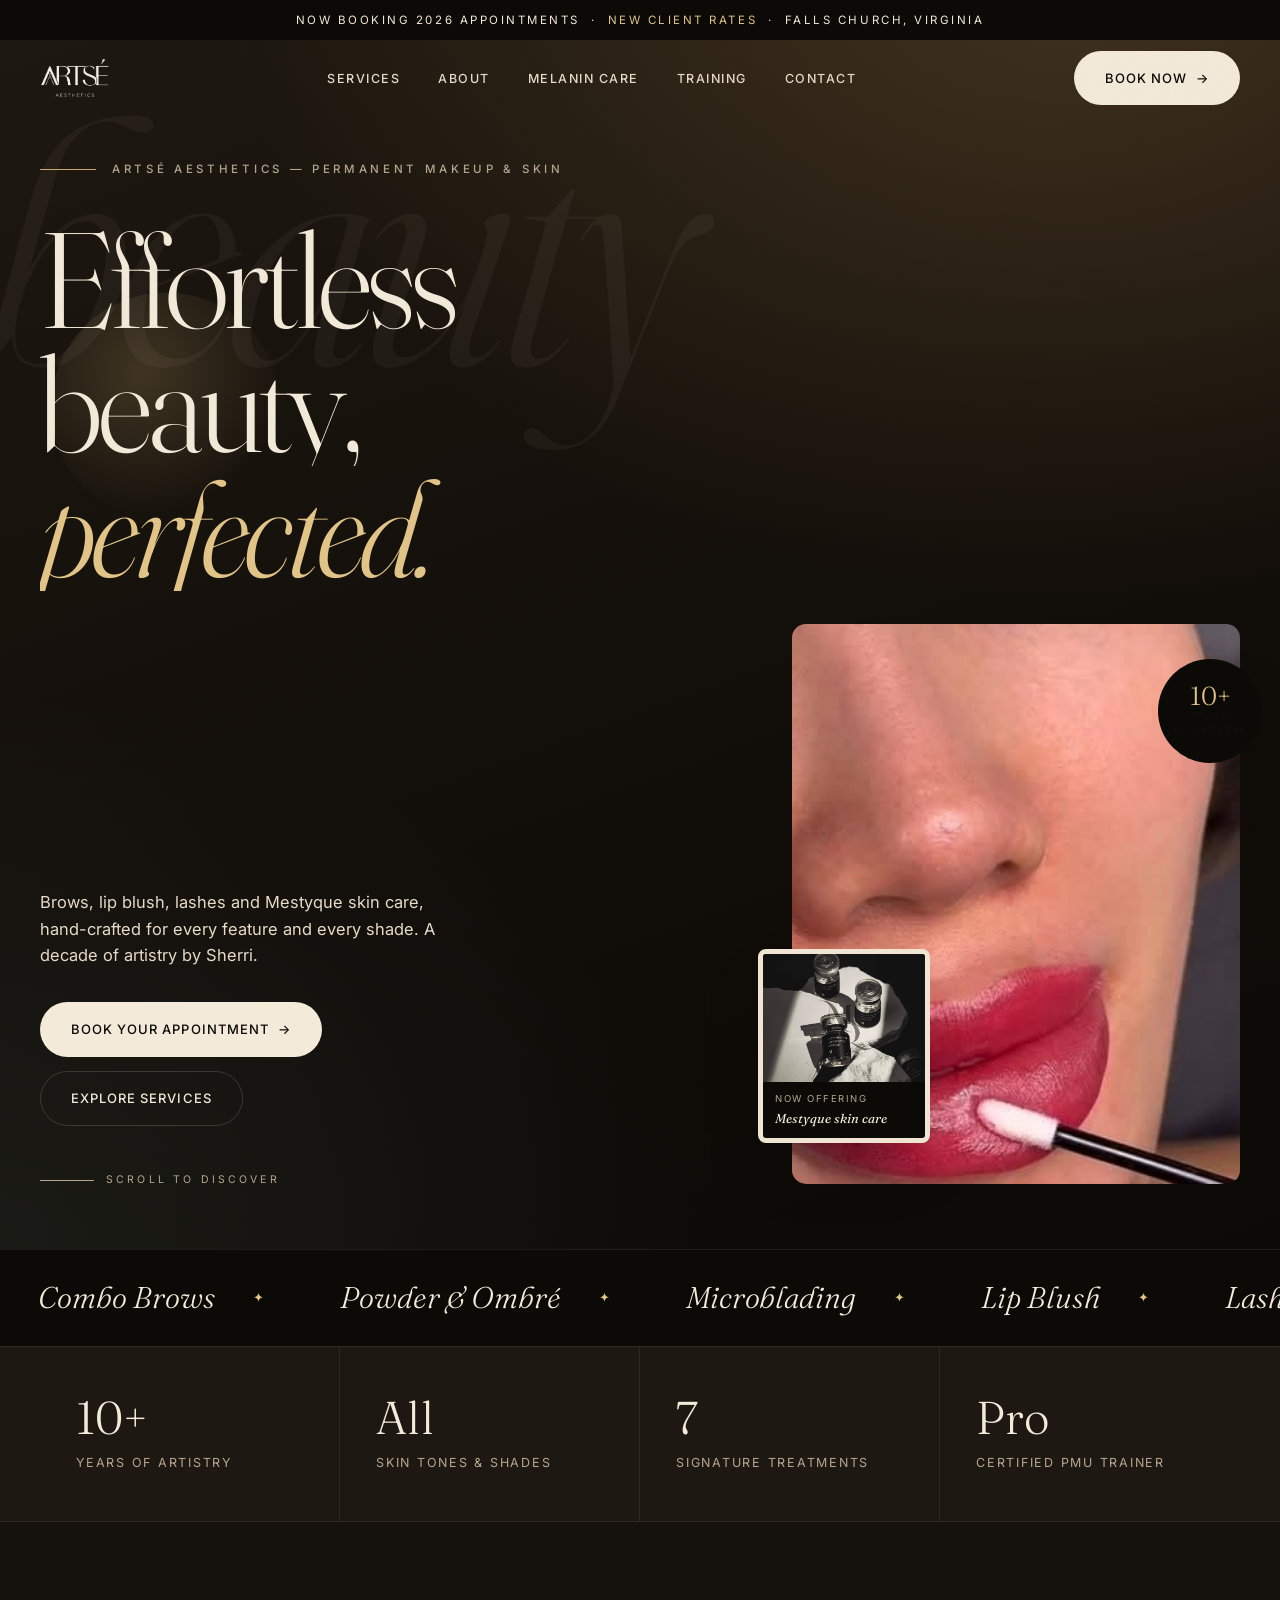
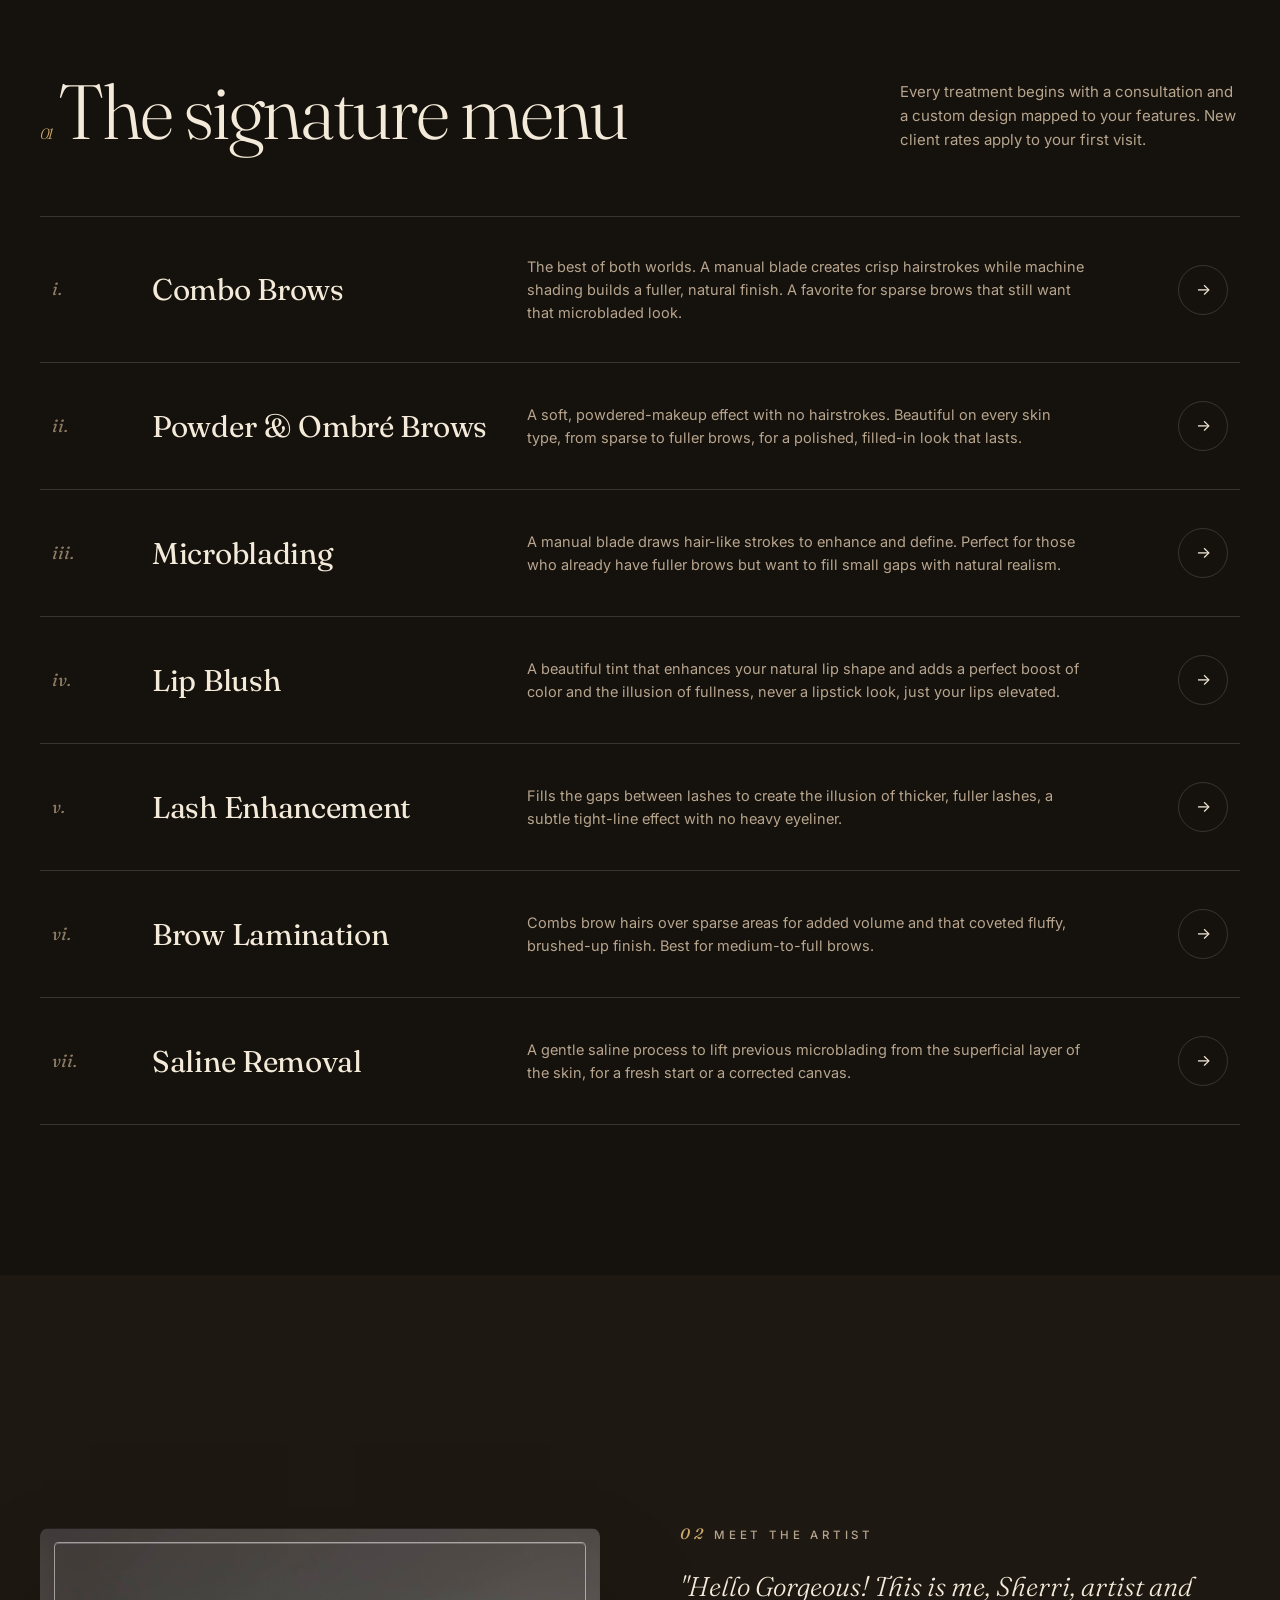
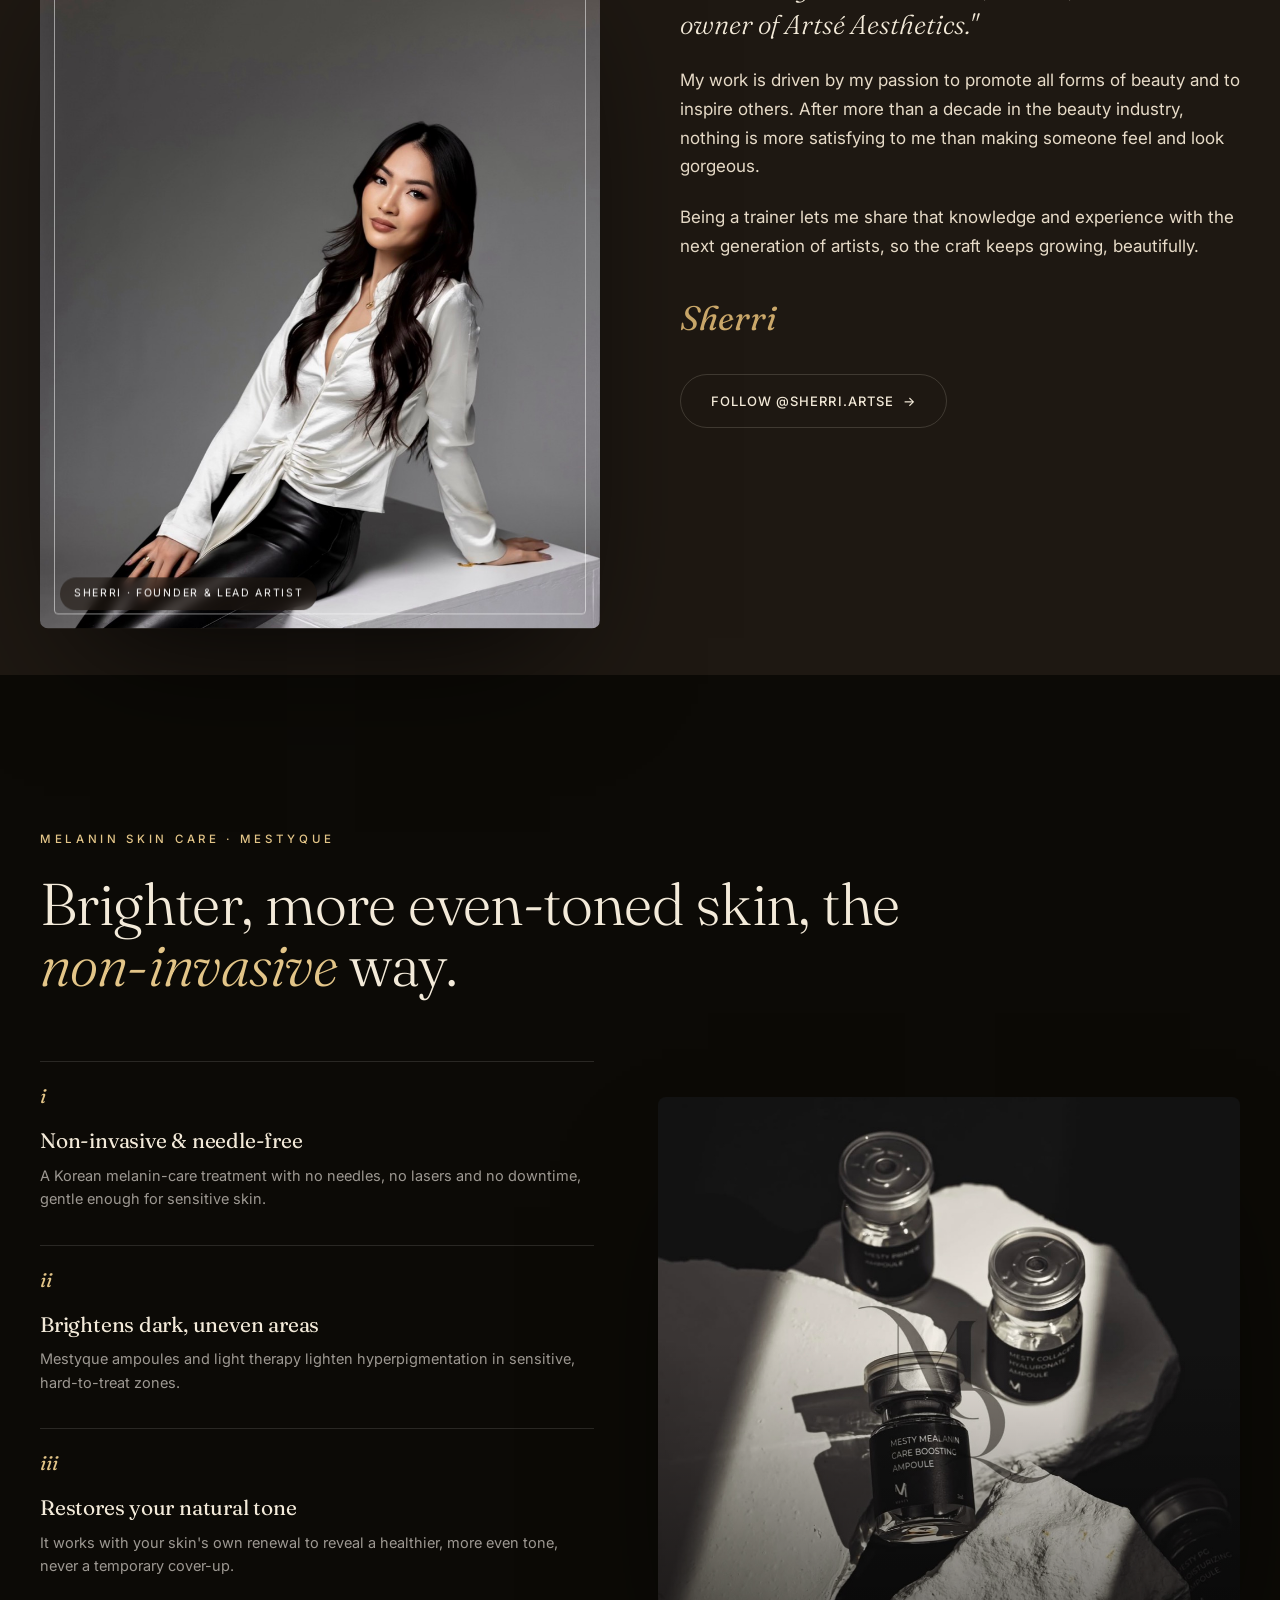
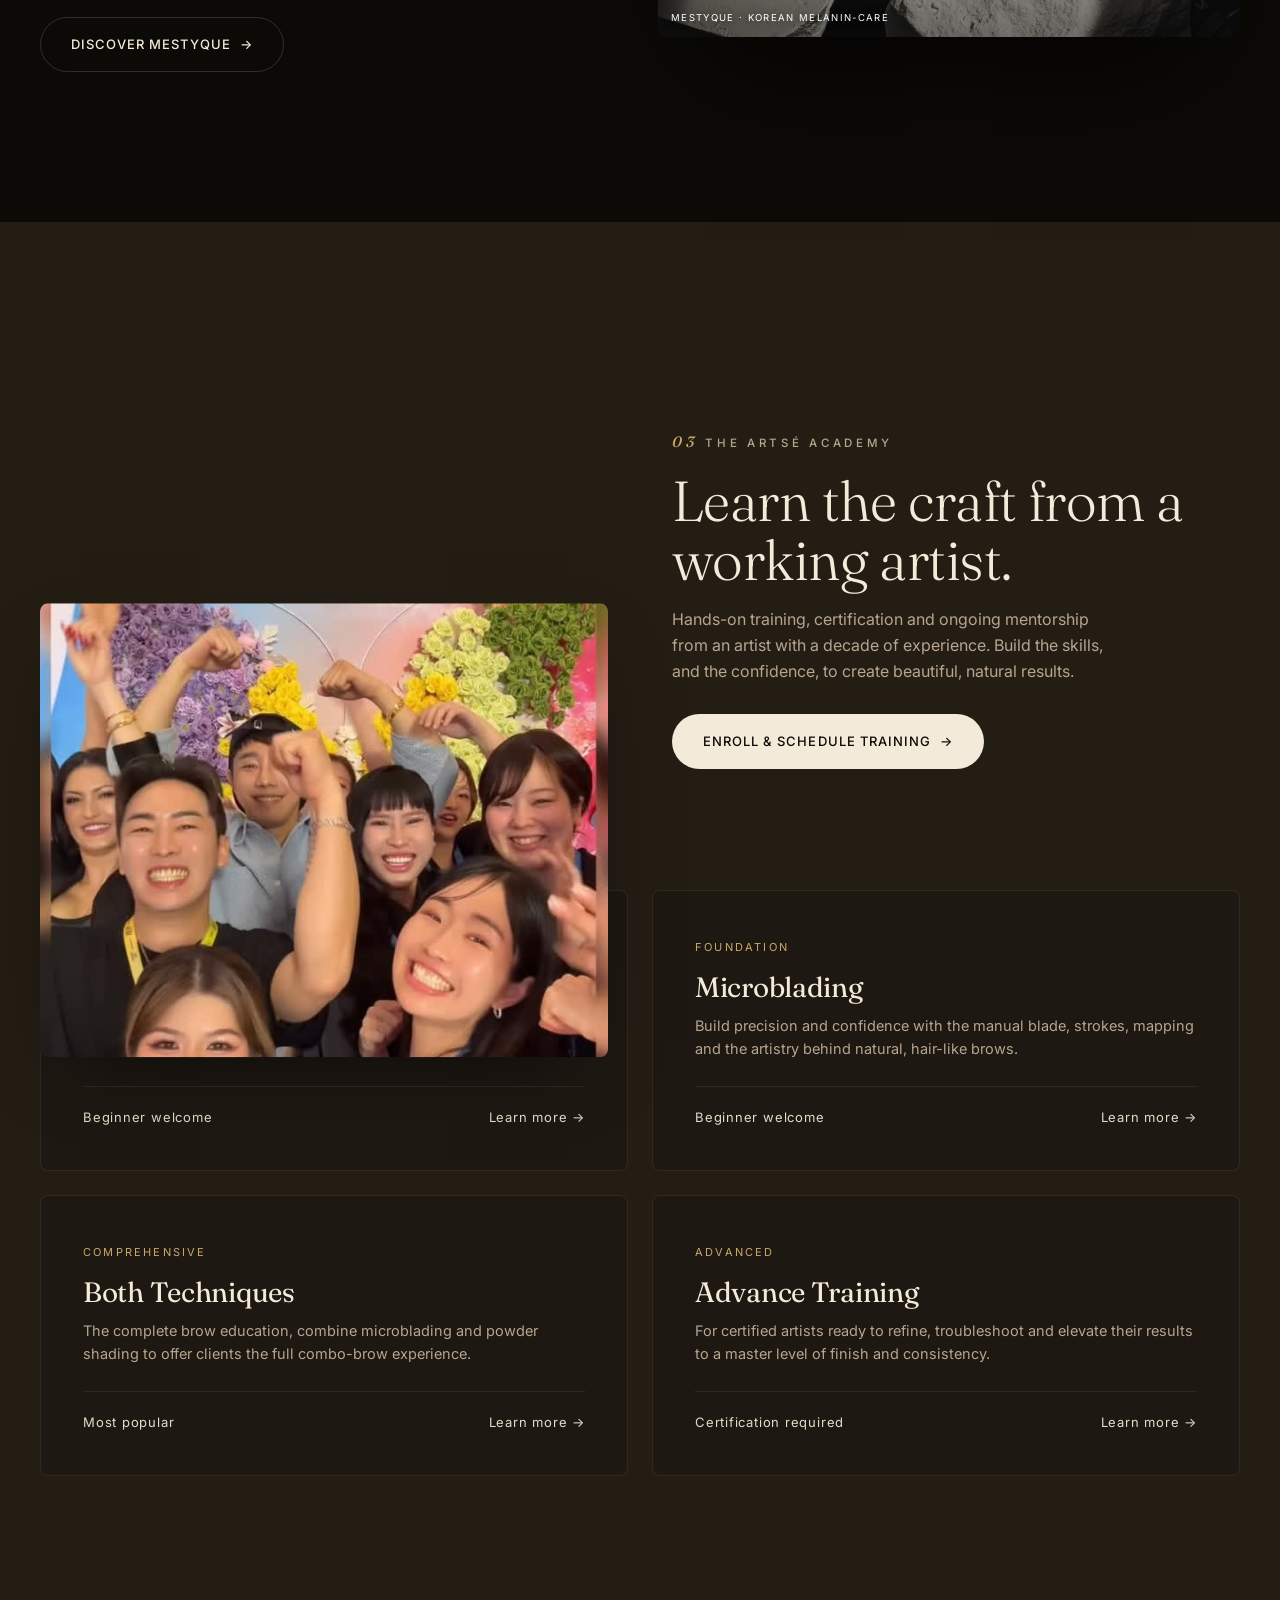
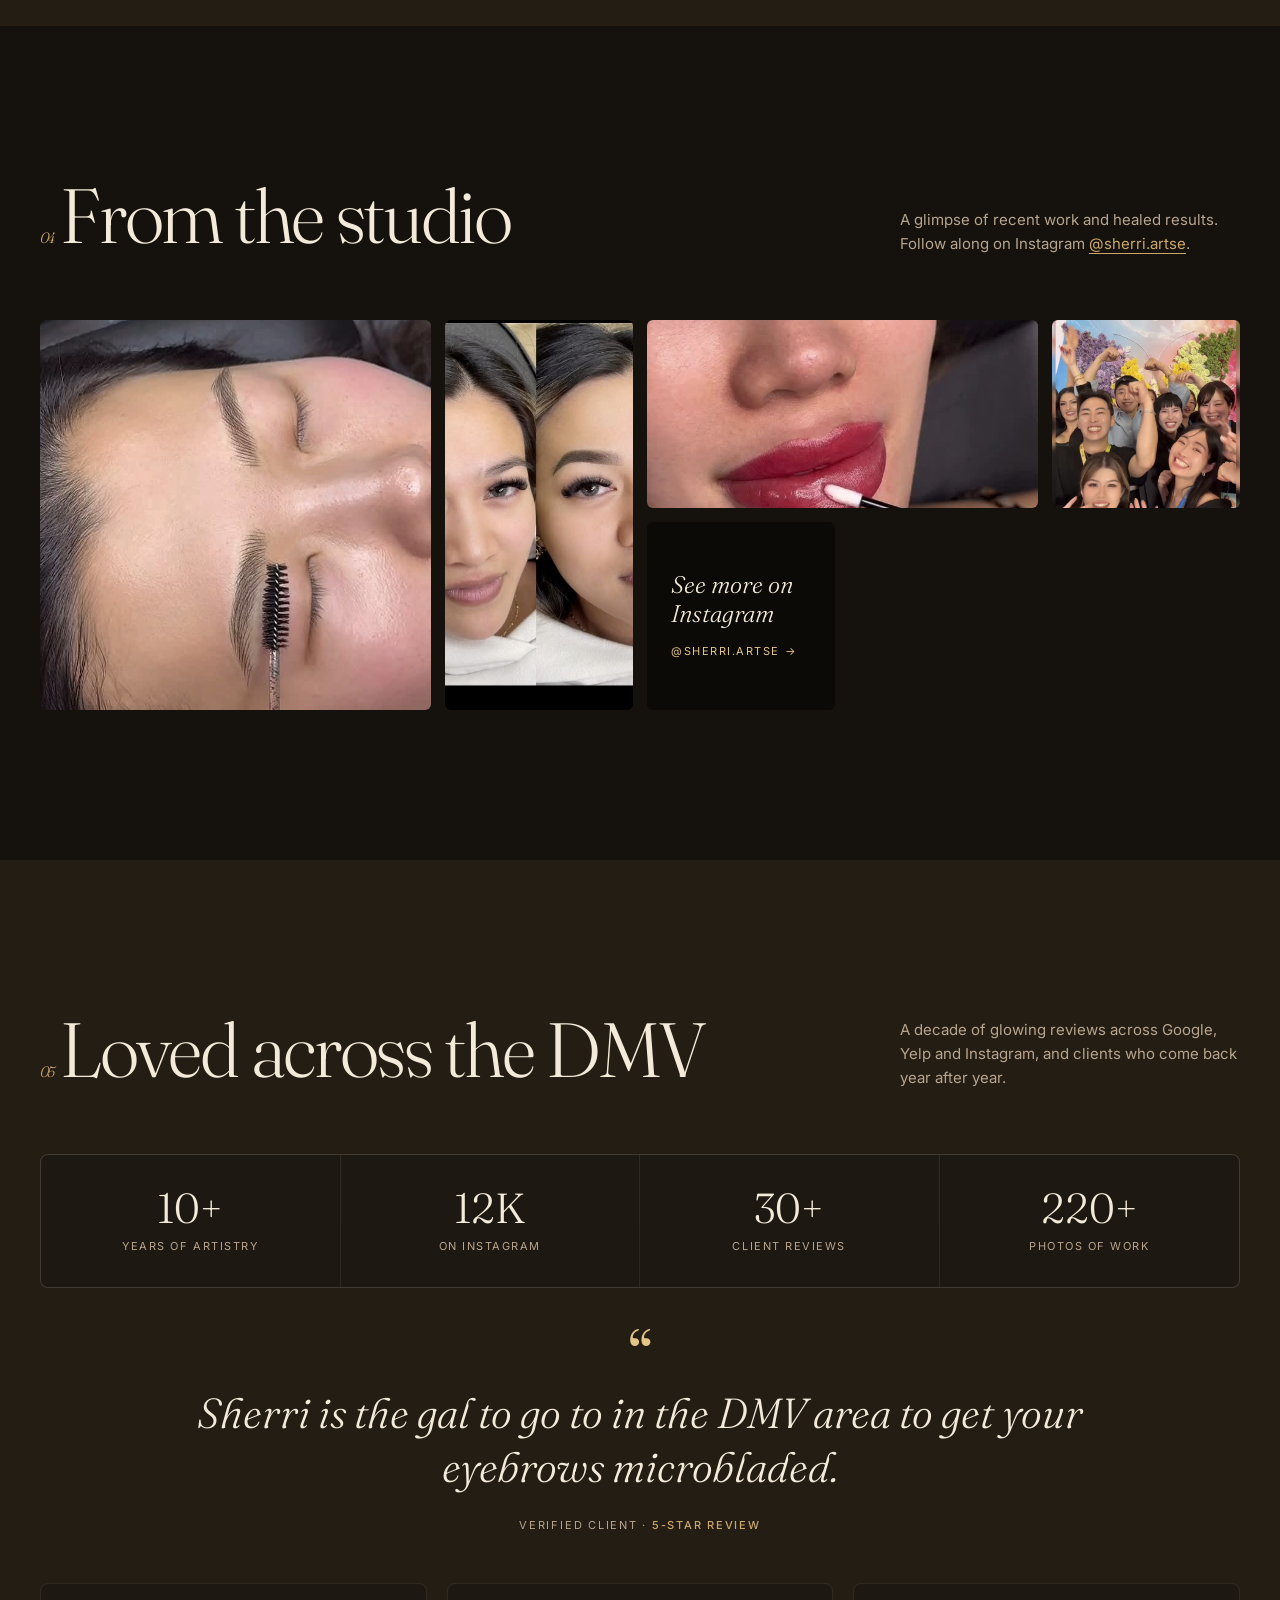
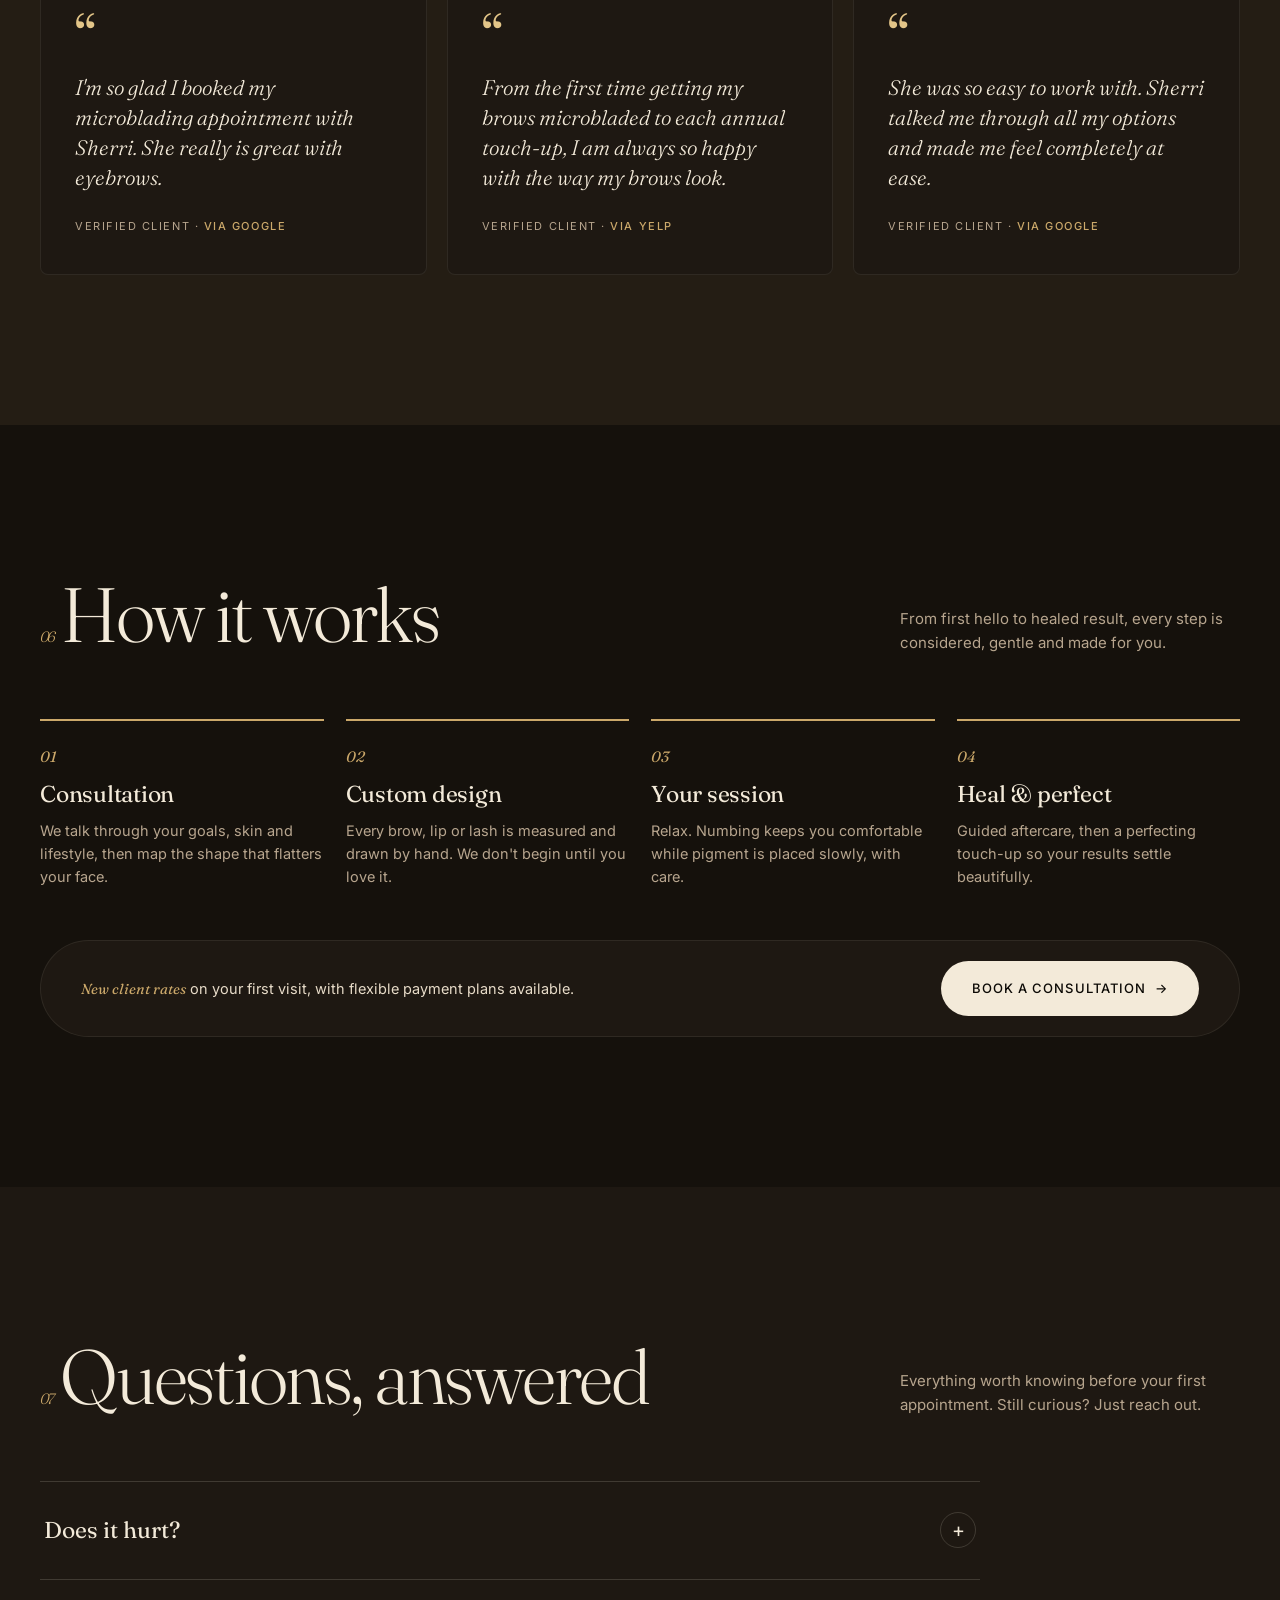
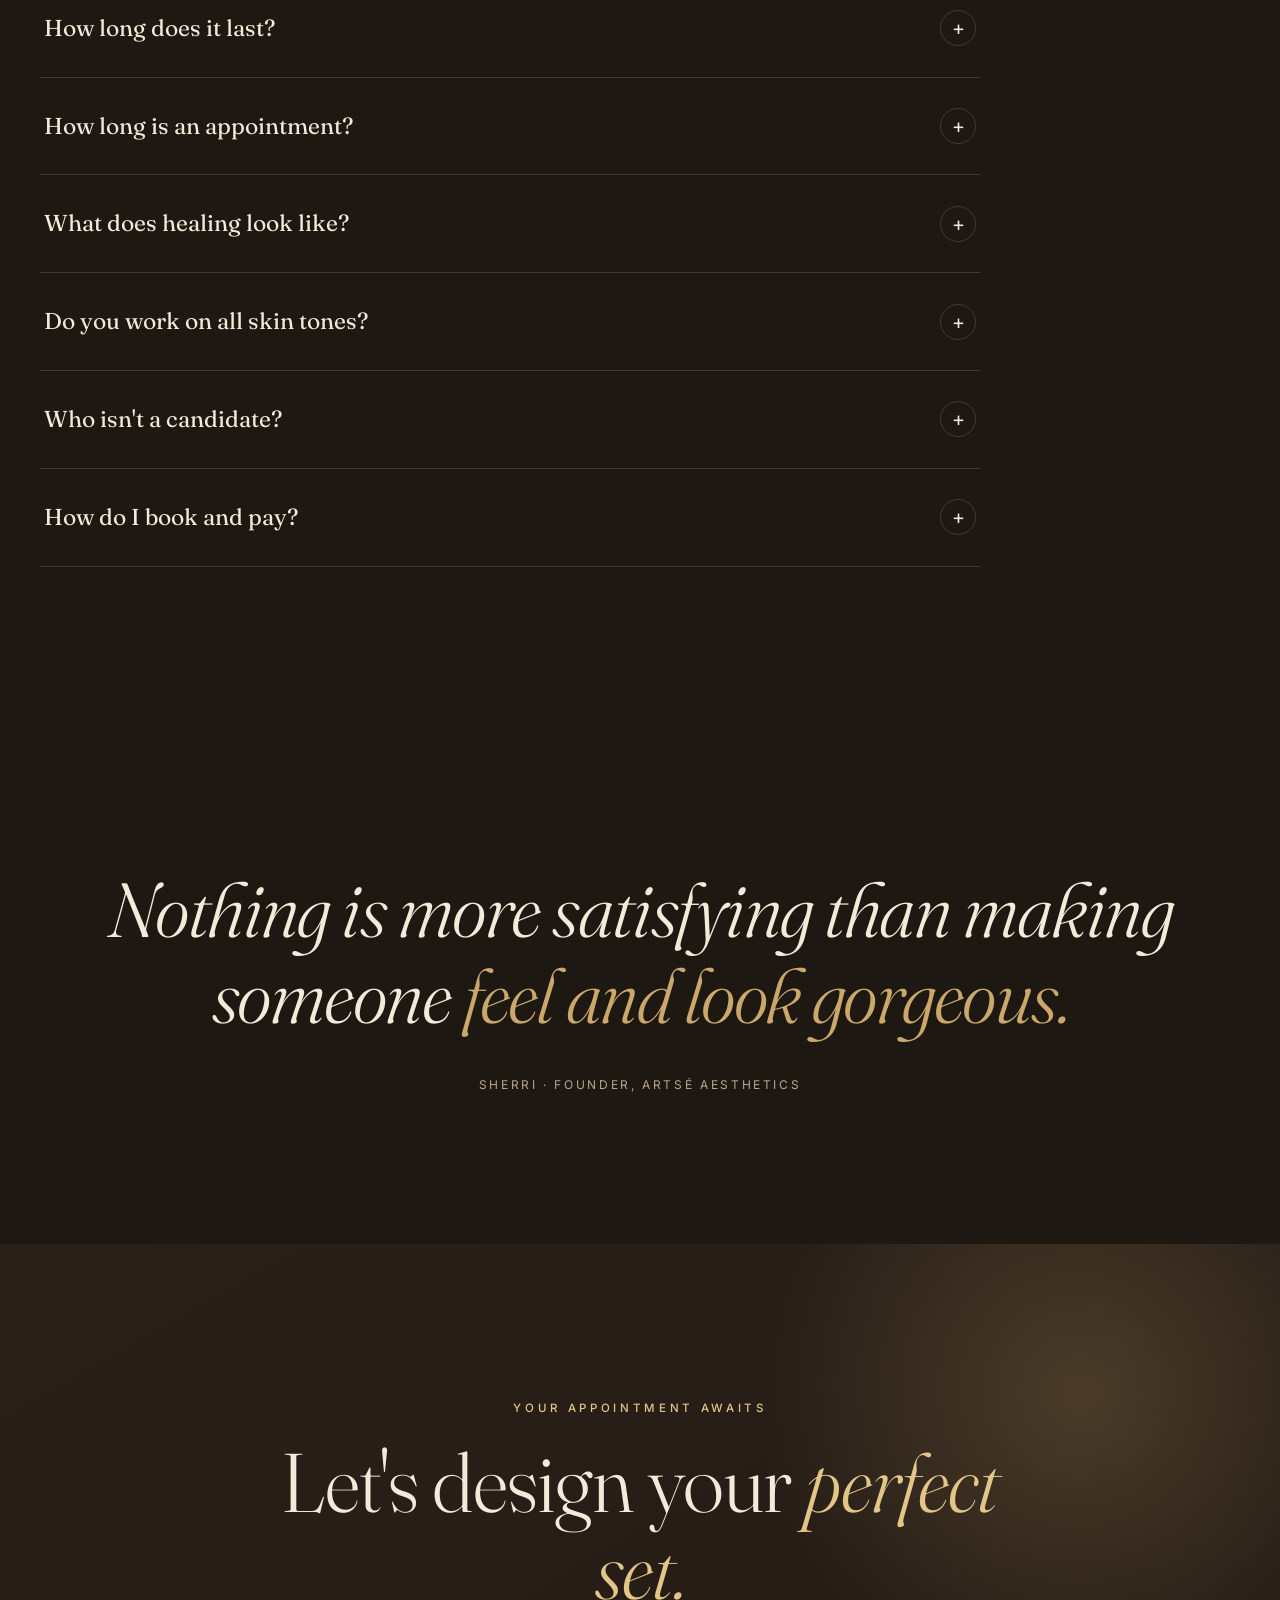
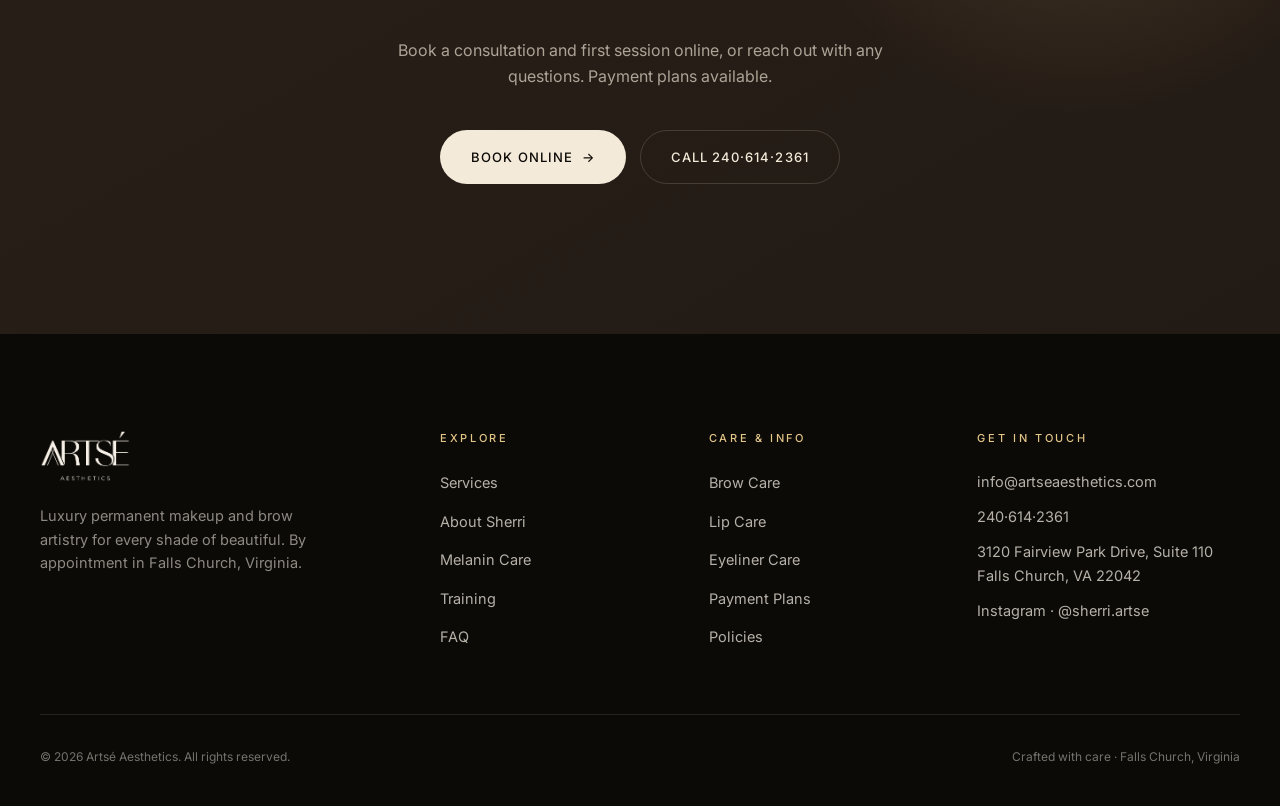
==== commit e53298fc: "Add dedicated Payment Plans page (Cherry financing) Rebuilds the previously-empty payment-plans page" ====
--- a/index.html
+++ b/index.html
@@ -413,7 +413,7 @@
             <li><a href="aftercare.html#brow">Brow Care</a></li>
             <li><a href="aftercare.html#lip">Lip Care</a></li>
             <li><a href="aftercare.html#eyeliner">Eyeliner Care</a></li>
-            <li><a href="policies.html#payment">Payment Plans</a></li>
+            <li><a href="payment-plans.html">Payment Plans</a></li>
             <li><a href="policies.html">Policies</a></li>
           </ul>
         </div>
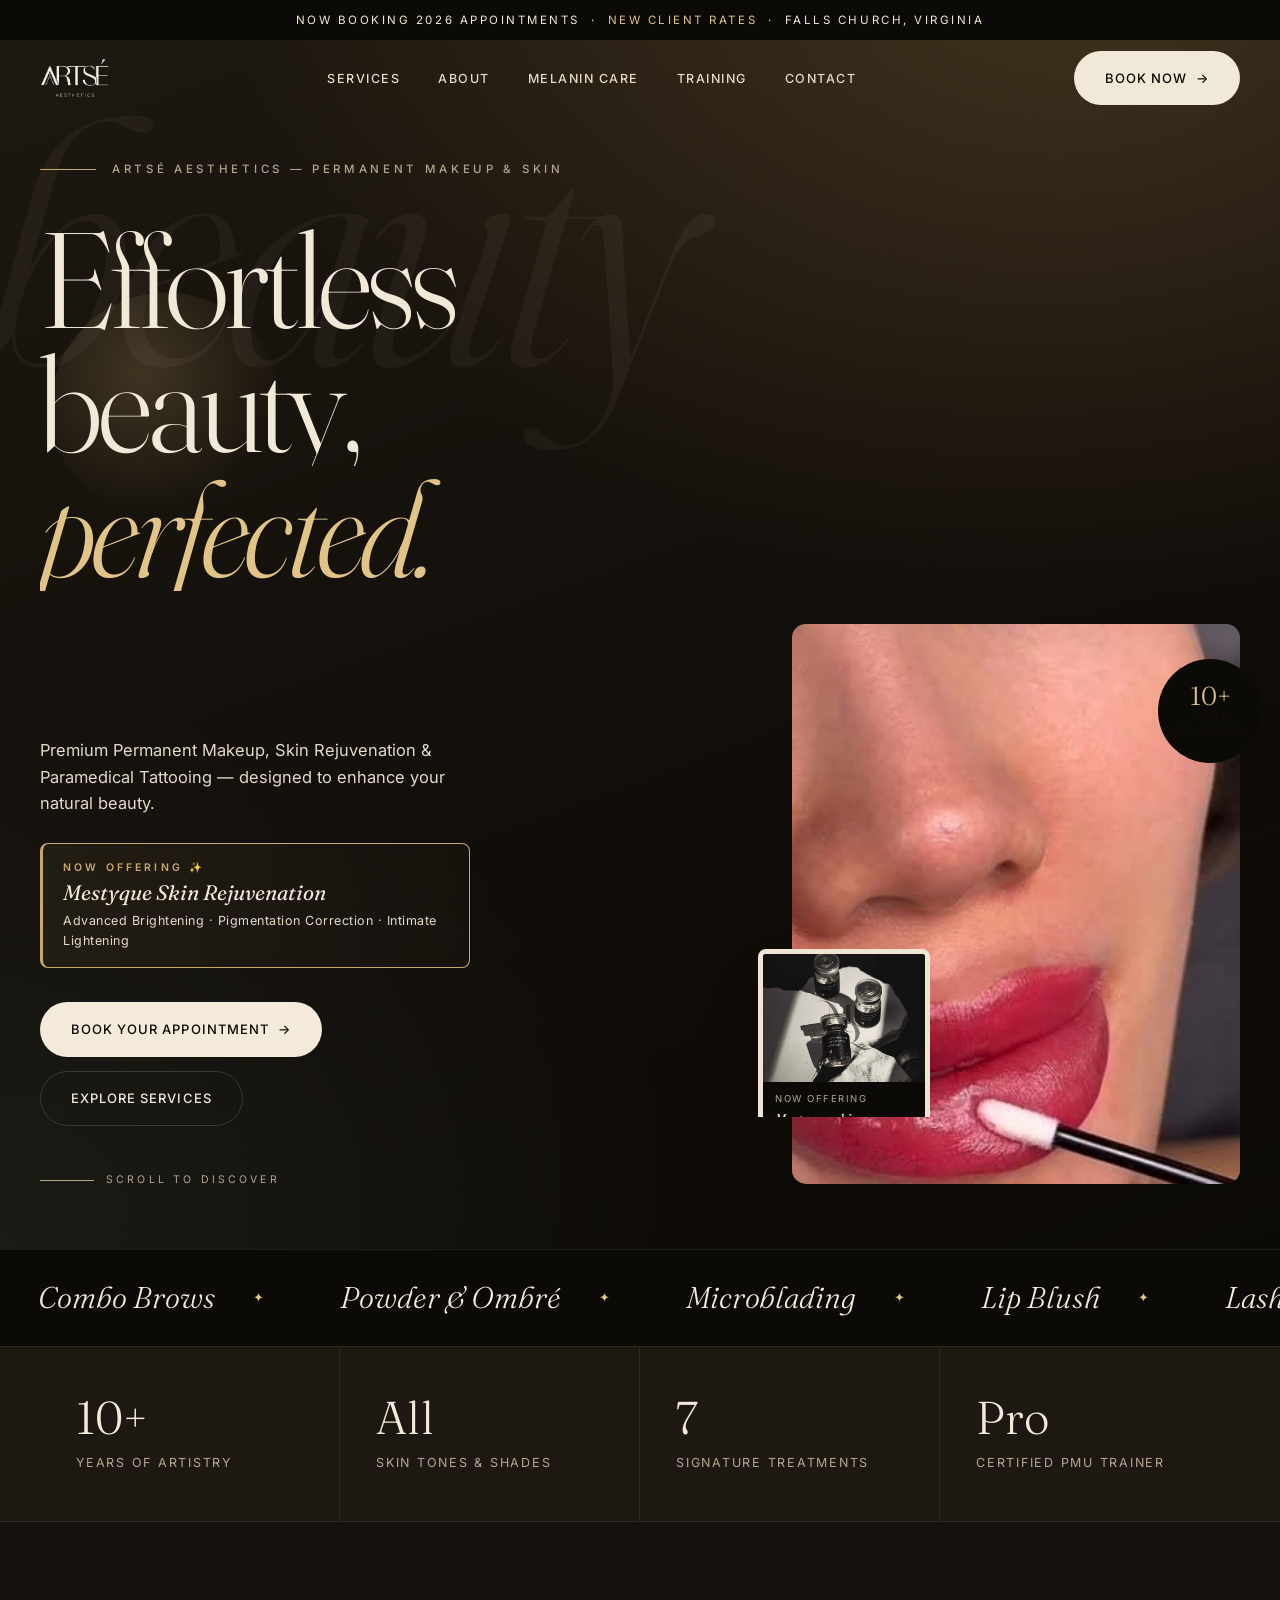
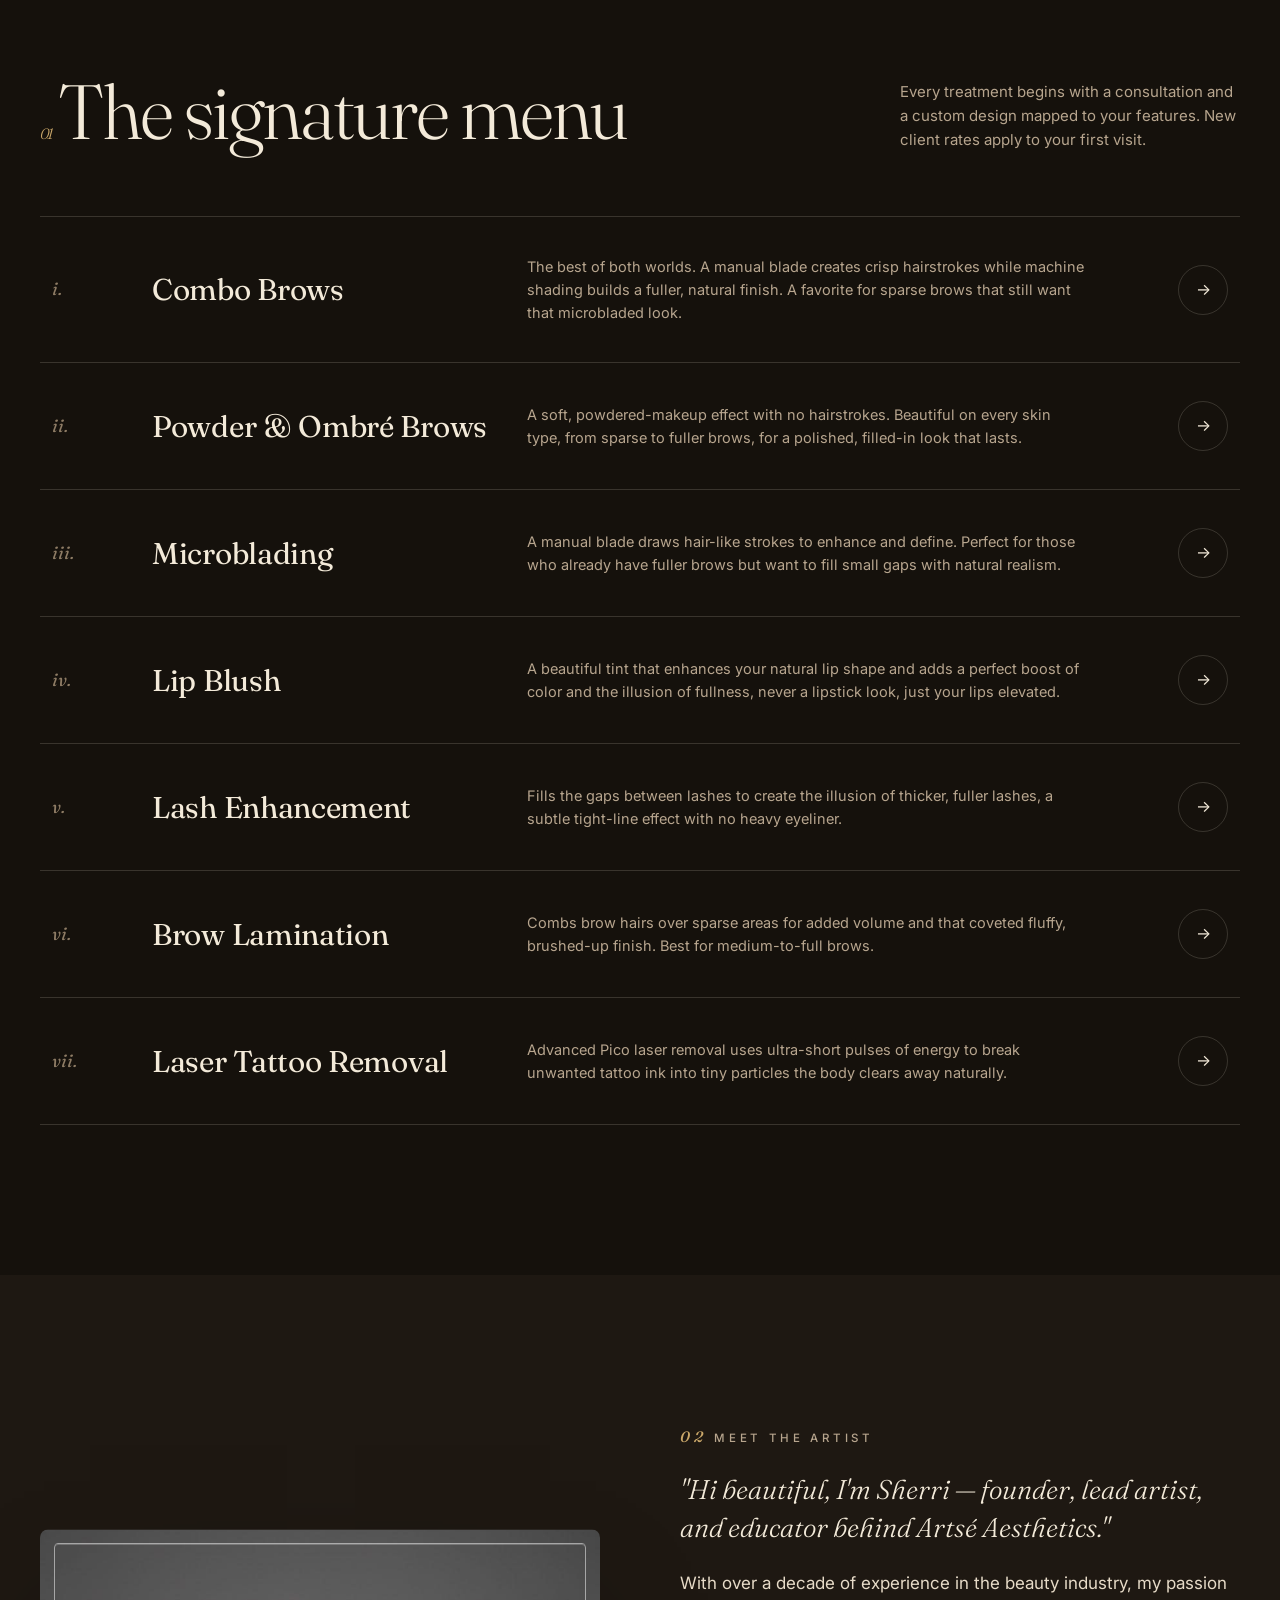
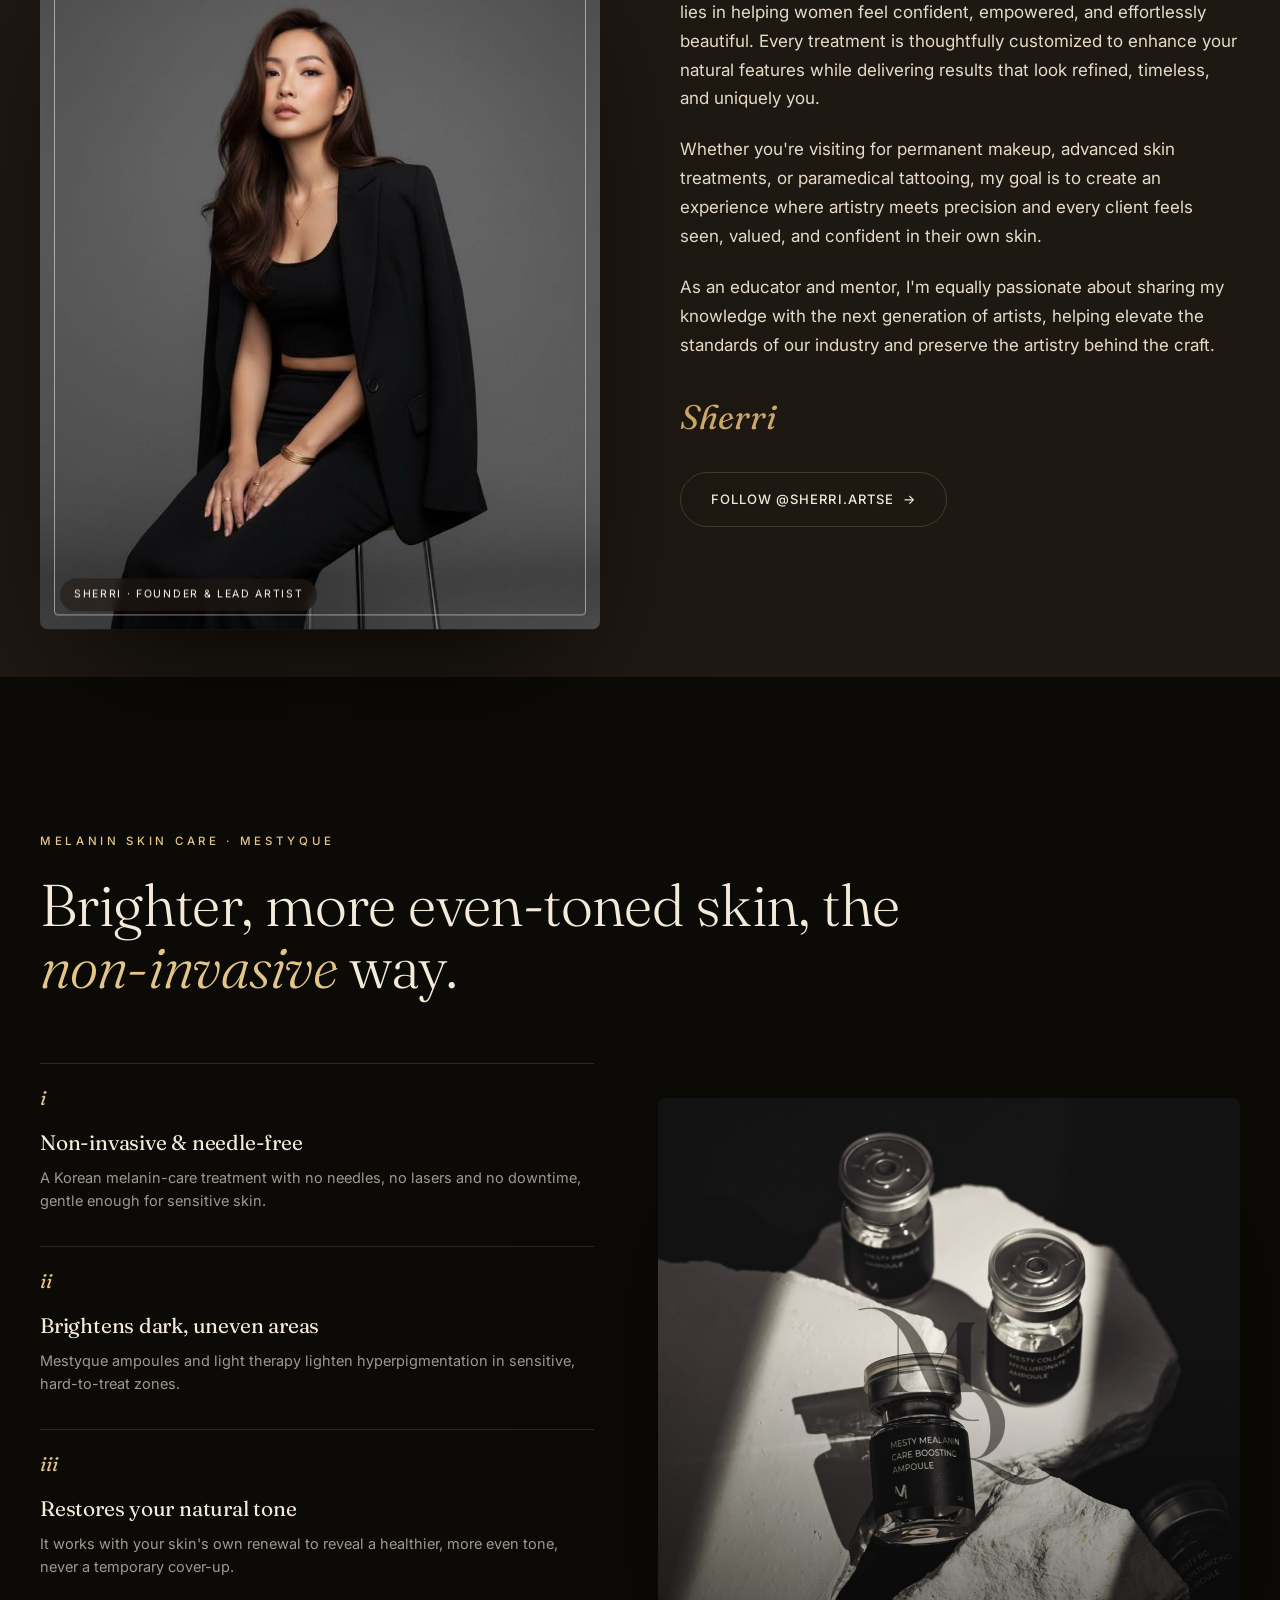
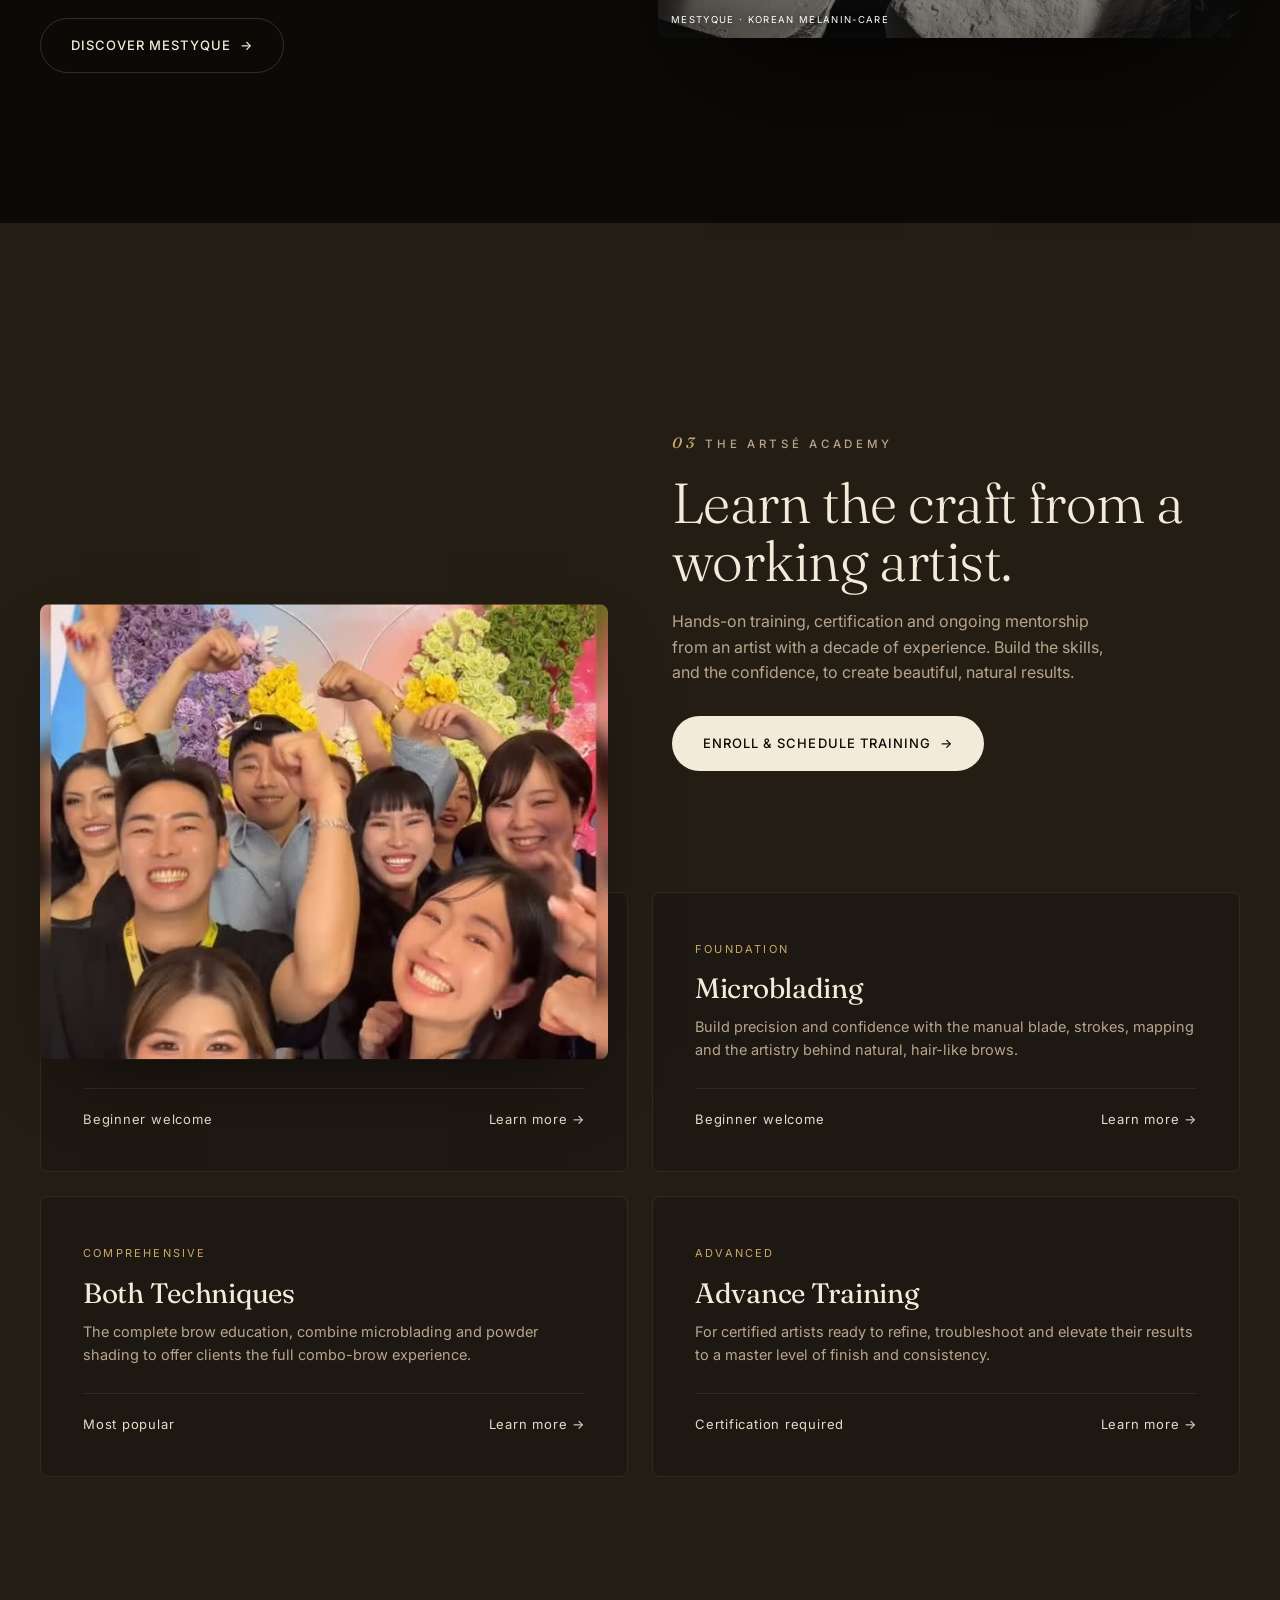
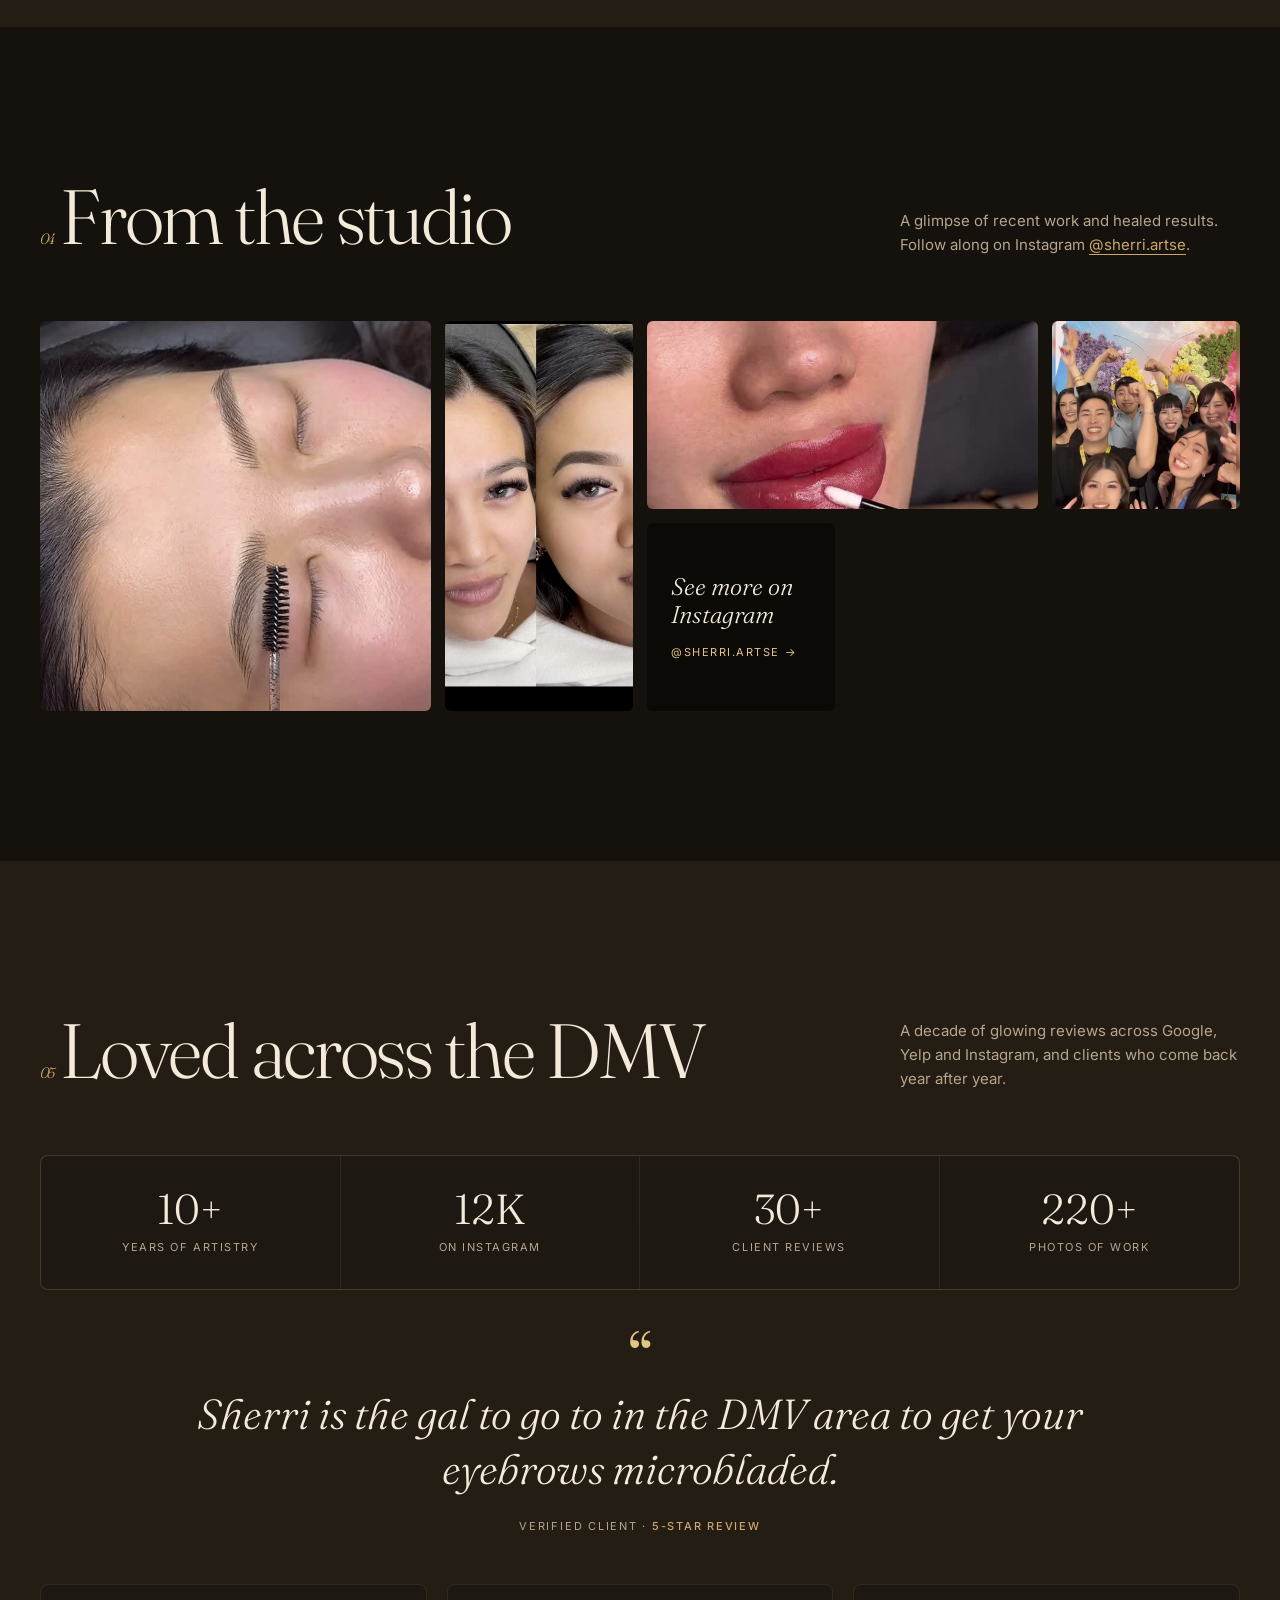
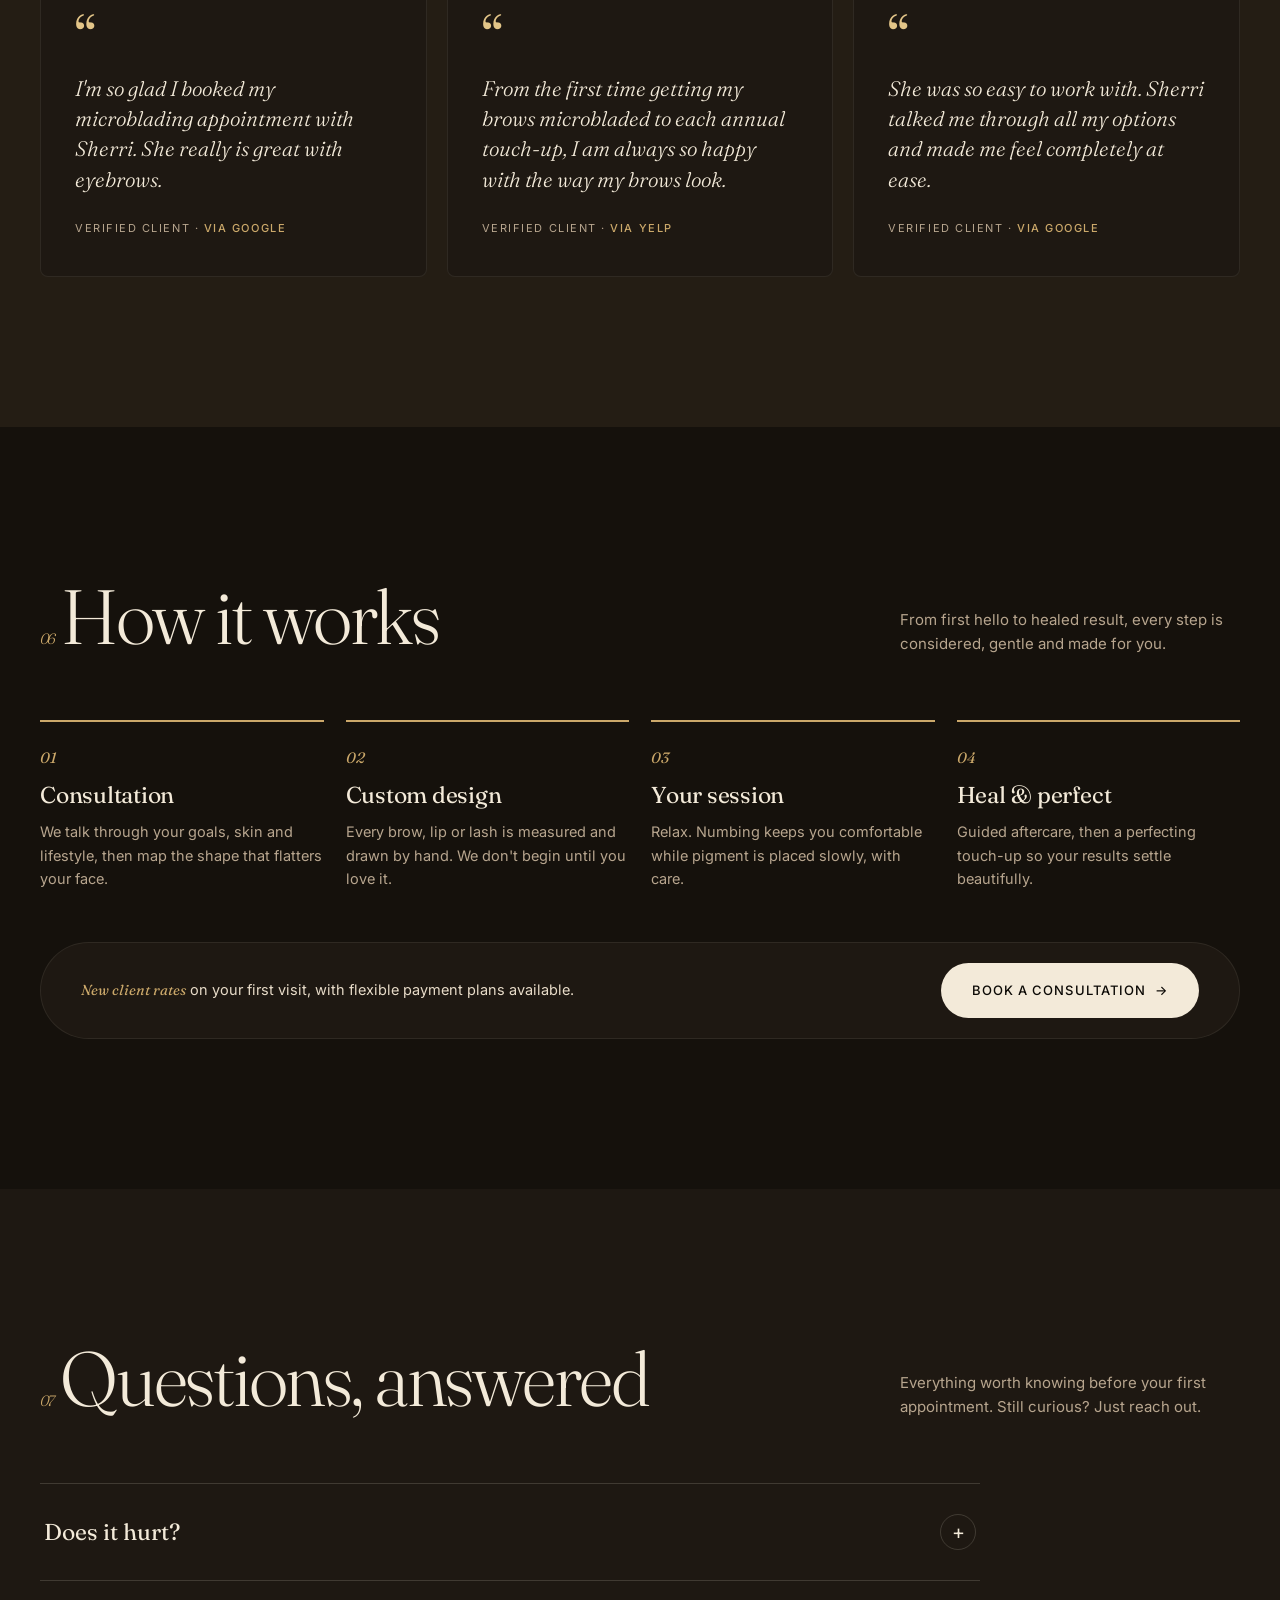
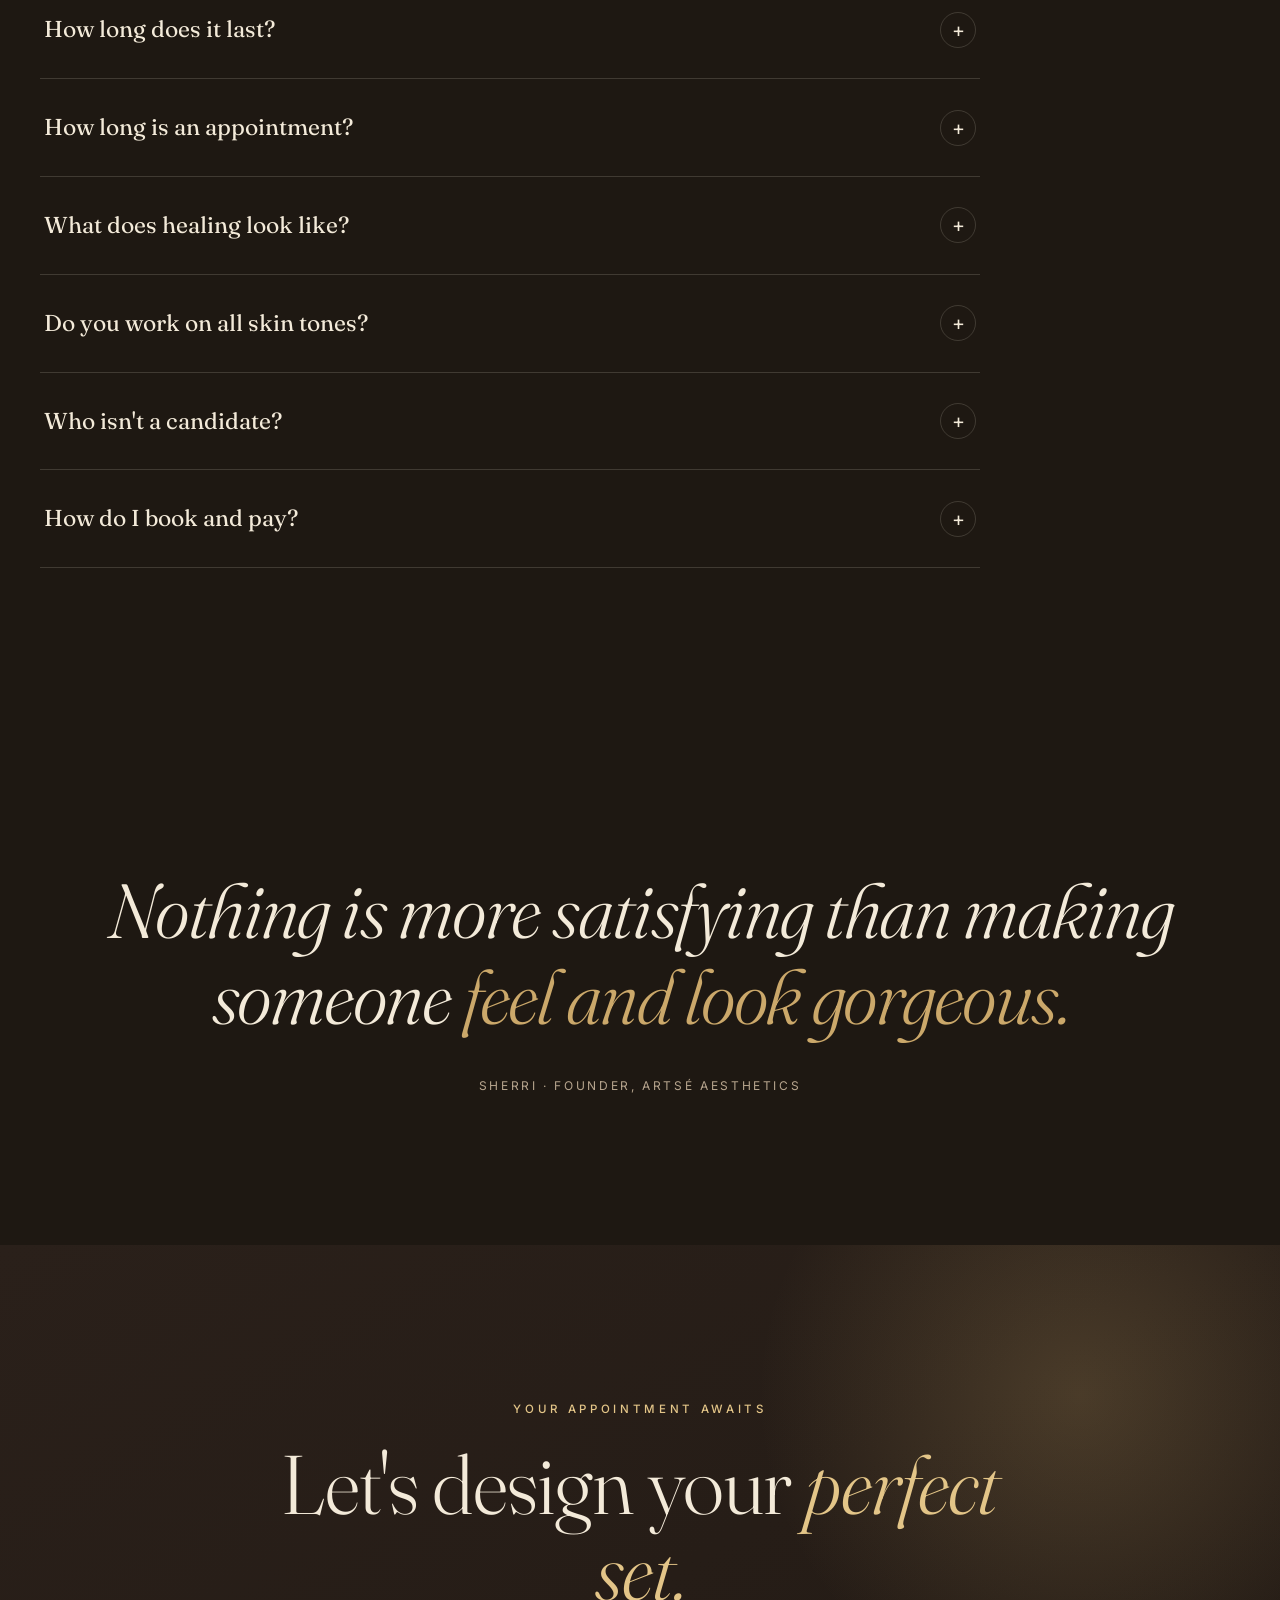
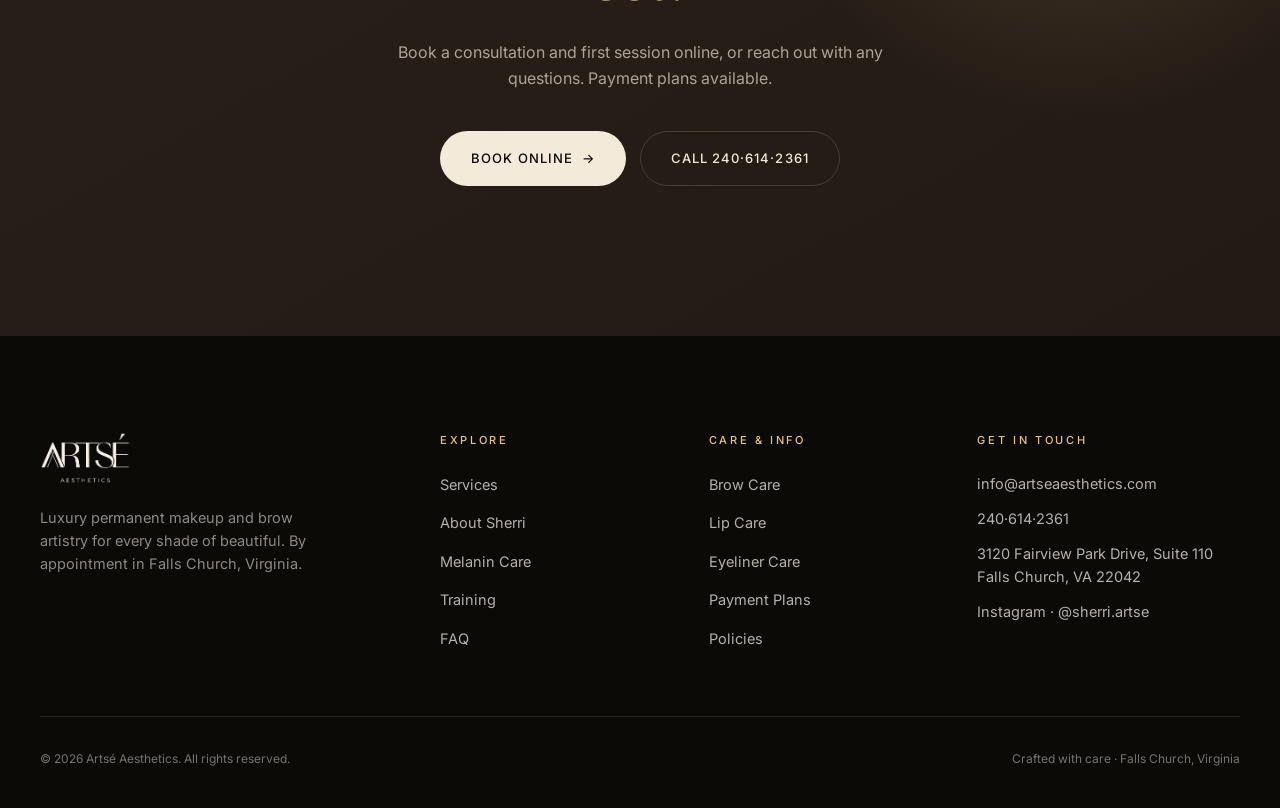
==== commit ed074ac2: "Refresh About bio, hero offering, and rename Saline to Laser Tattoo Removal - Replace Sherri's About" ====
--- a/index.html
+++ b/index.html
@@ -34,7 +34,7 @@
   "url": "https://www.artseaesthetics.com/",
   "telephone": "+1-240-614-2361",
   "email": "info@artseaesthetics.com",
-  "image": "https://www.artseaesthetics.com/assets/sherri.jpg",
+  "image": "https://www.artseaesthetics.com/assets/sherri-about.jpg",
   "priceRange": "$$$",
   "founder": { "@type": "Person", "name": "Sherri" },
   "address": {
@@ -57,7 +57,7 @@
       { "@type": "Offer", "itemOffered": { "@type": "Service", "name": "Lip Blush" } },
       { "@type": "Offer", "itemOffered": { "@type": "Service", "name": "Lash Enhancement" } },
       { "@type": "Offer", "itemOffered": { "@type": "Service", "name": "Brow Lamination" } },
-      { "@type": "Offer", "itemOffered": { "@type": "Service", "name": "Saline Removal" } }
+      { "@type": "Offer", "itemOffered": { "@type": "Service", "name": "Laser Tattoo Removal" } }
     ]
   }
 }
@@ -135,7 +135,12 @@
       </h1>
       <div class="hero-foot">
         <div class="hero-foot-l">
-          <p class="hero-sub">Brows, lip blush, lashes and Mestyque skin care, hand-crafted for every feature and every shade. A decade of artistry by Sherri.</p>
+          <p class="hero-sub">Premium Permanent Makeup, Skin Rejuvenation &amp; Paramedical Tattooing — designed to enhance your natural beauty.</p>
+          <div class="hero-now">
+            <span class="now-label">Now Offering <span class="spark">✨</span></span>
+            <span class="now-title">Mestyque Skin Rejuvenation</span>
+            <span class="now-sub">Advanced Brightening · Pigmentation Correction · Intimate Lightening</span>
+          </div>
           <div class="hero-actions">
             <a href="https://app.acuityscheduling.com/schedule.php?owner=15010586" class="btn btn-solid magnetic">Book your appointment <span class="arrow">→</span></a>
             <a href="services.html" class="btn btn-ghost magnetic">Explore services</a>
@@ -214,9 +219,9 @@
           <p>Combs brow hairs over sparse areas for added volume and that coveted fluffy, brushed-up finish. Best for medium-to-full brows.</p>
           <span class="go">→</span>
         </a>
-        <a class="svc reveal" href="services.html#saline" data-img="transform">
-          <span class="idx">vii.</span><h3>Saline Removal</h3>
-          <p>A gentle saline process to lift previous microblading from the superficial layer of the skin, for a fresh start or a corrected canvas.</p>
+        <a class="svc reveal" href="services.html#laser-removal" data-img="transform">
+          <span class="idx">vii.</span><h3>Laser Tattoo Removal</h3>
+          <p>Advanced Pico laser removal uses ultra-short pulses of energy to break unwanted tattoo ink into tiny particles the body clears away naturally.</p>
           <span class="go">→</span>
         </a>
       </div>
@@ -227,14 +232,15 @@
   <section class="pad-lg about" id="about" style="background:var(--ivory-2)">
     <div class="wrap split">
       <div class="plate framed reveal" data-parallax="0.04">
-        <img src="assets/sherri.jpg" alt="Sherri, founder and lead artist of Artsé Aesthetics" width="1000" height="1500" style="object-position:center 26%" loading="lazy" decoding="async" />
+        <img src="assets/sherri-about.jpg" alt="Sherri, founder and lead artist of Artsé Aesthetics" width="864" height="1184" style="object-position:center 20%" loading="lazy" decoding="async" />
         <span class="tag">Sherri · Founder &amp; Lead Artist</span>
       </div>
       <div class="about-body reveal">
         <span class="eyebrow"><span class="num" style="margin:0 8px 0 0">02</span>Meet the artist</span>
-        <p class="lead">"Hello Gorgeous! This is me, Sherri, artist and owner of Artsé Aesthetics."</p>
-        <p>My work is driven by my passion to promote all forms of beauty and to inspire others. After more than a decade in the beauty industry, nothing is more satisfying to me than making someone feel and look gorgeous.</p>
-        <p>Being a trainer lets me share that knowledge and experience with the next generation of artists, so the craft keeps growing, beautifully.</p>
+        <p class="lead">"Hi beautiful, I'm Sherri — founder, lead artist, and educator behind Artsé Aesthetics."</p>
+        <p>With over a decade of experience in the beauty industry, my passion lies in helping women feel confident, empowered, and effortlessly beautiful. Every treatment is thoughtfully customized to enhance your natural features while delivering results that look refined, timeless, and uniquely you.</p>
+        <p>Whether you're visiting for permanent makeup, advanced skin treatments, or paramedical tattooing, my goal is to create an experience where artistry meets precision and every client feels seen, valued, and confident in their own skin.</p>
+        <p>As an educator and mentor, I'm equally passionate about sharing my knowledge with the next generation of artists, helping elevate the standards of our industry and preserve the artistry behind the craft.</p>
         <div class="sign">Sherri</div>
         <a href="https://www.instagram.com/sherri.artse" class="btn btn-ghost" style="margin-top:28px">Follow @sherri.artse <span class="arrow">→</span></a>
       </div>
--- a/styles.css
+++ b/styles.css
@@ -117,6 +117,15 @@
   .loaded .hero-actions{opacity:1;transform:none;transition-delay:.58s}
   .loaded .scroll-cue{opacity:1;transform:none;transition-delay:.7s}
   .hero-sub{max-width:440px;font-size:16.5px;color:var(--cocoa);margin-top:28px}
+  .hero-now{display:inline-flex;flex-direction:column;gap:5px;max-width:440px;margin-top:26px;padding:16px 20px;
+    border:1px solid var(--gilt);border-left:3px solid var(--gilt);border-radius:8px;
+    background:linear-gradient(120deg,rgba(176,137,79,.08),rgba(176,137,79,.02));
+    opacity:0;transform:translateY(20px);transition:all .9s var(--ease)}
+  .loaded .hero-now{opacity:1;transform:none;transition-delay:.52s}
+  .hero-now .now-label{font-size:10.5px;letter-spacing:.3em;text-transform:uppercase;color:var(--gilt);font-weight:600}
+  .hero-now .now-label .spark{letter-spacing:0}
+  .hero-now .now-title{font-family:'Fraunces',serif;font-style:italic;font-weight:400;font-size:21px;color:var(--espresso);line-height:1.1}
+  .hero-now .now-sub{font-size:12.5px;letter-spacing:.04em;color:var(--cocoa);margin-top:2px}
   .hero-actions{display:flex;gap:14px;flex-wrap:wrap;margin-top:34px}
   .scroll-cue{display:flex;align-items:center;gap:12px;font-size:10.5px;letter-spacing:.3em;text-transform:uppercase;color:var(--mocha);margin-top:46px}
   .scroll-cue .ln2{width:54px;height:1px;background:var(--mocha);position:relative;overflow:hidden}
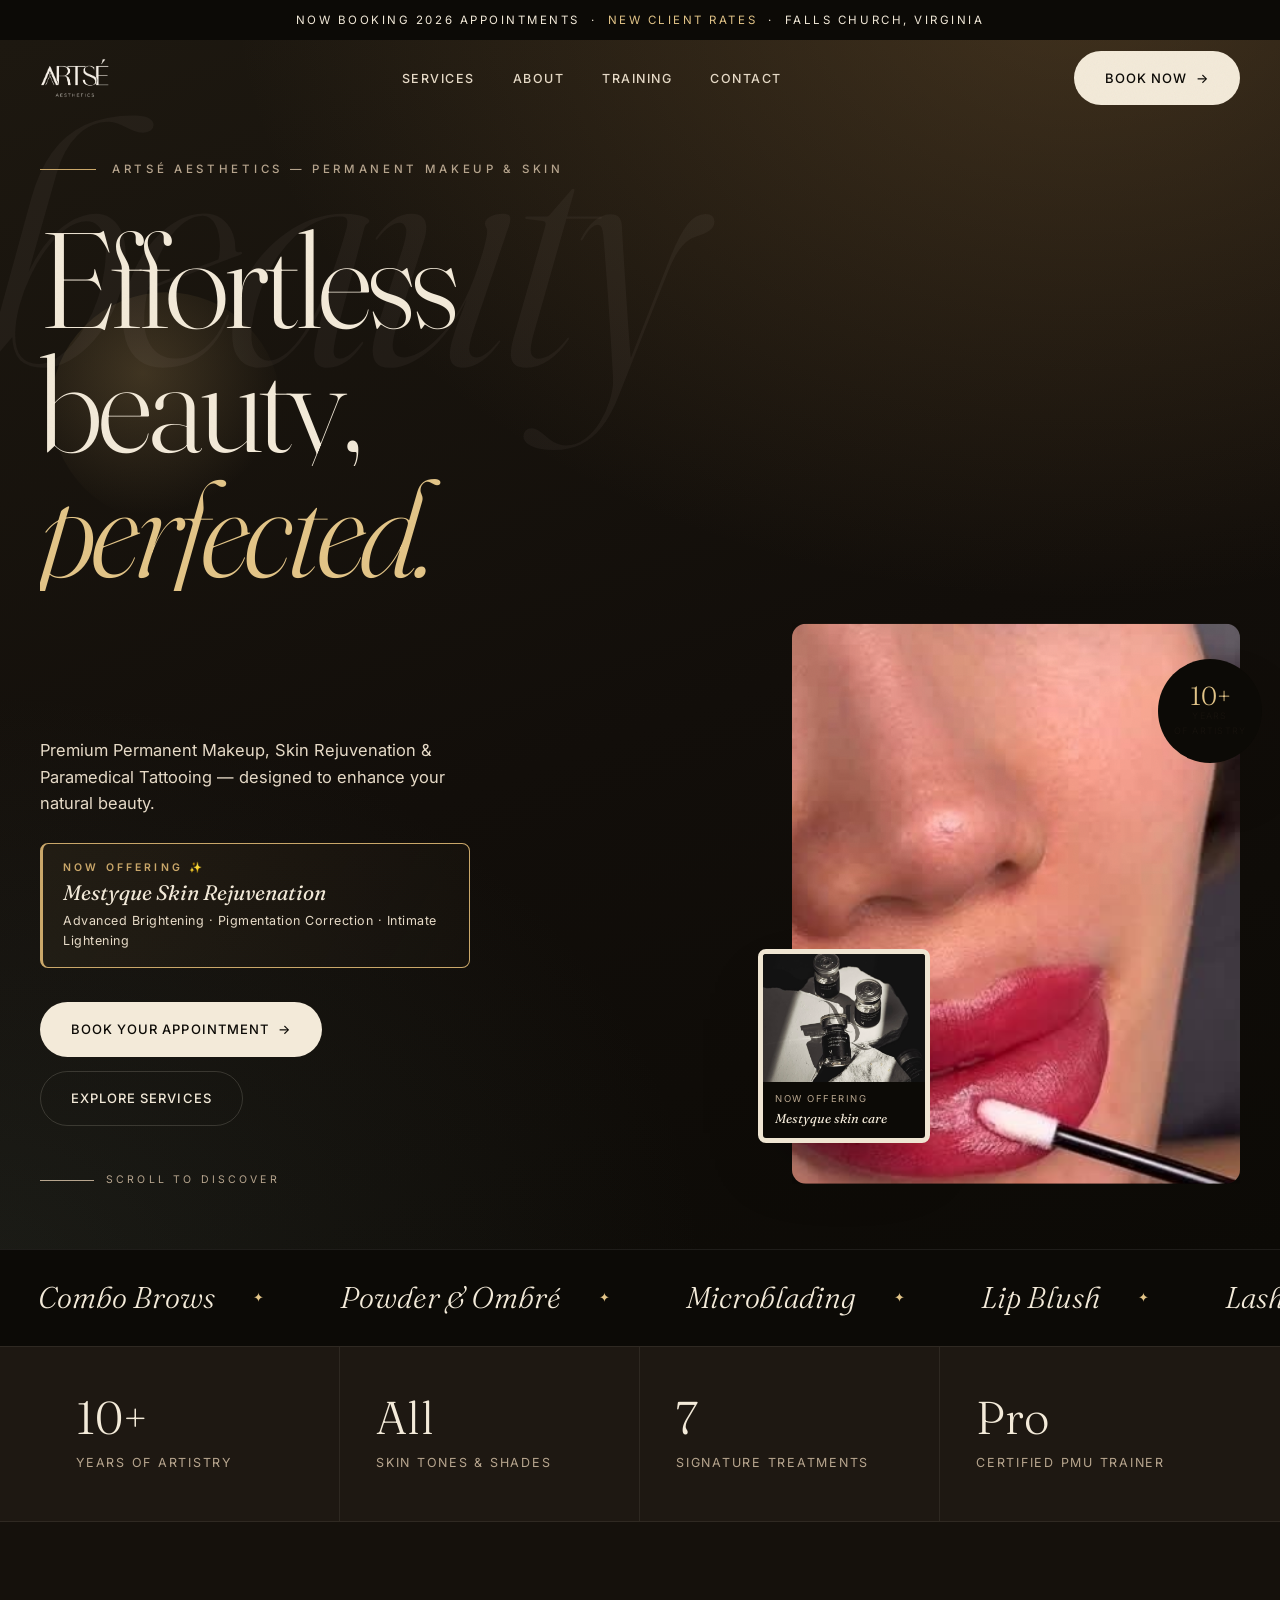
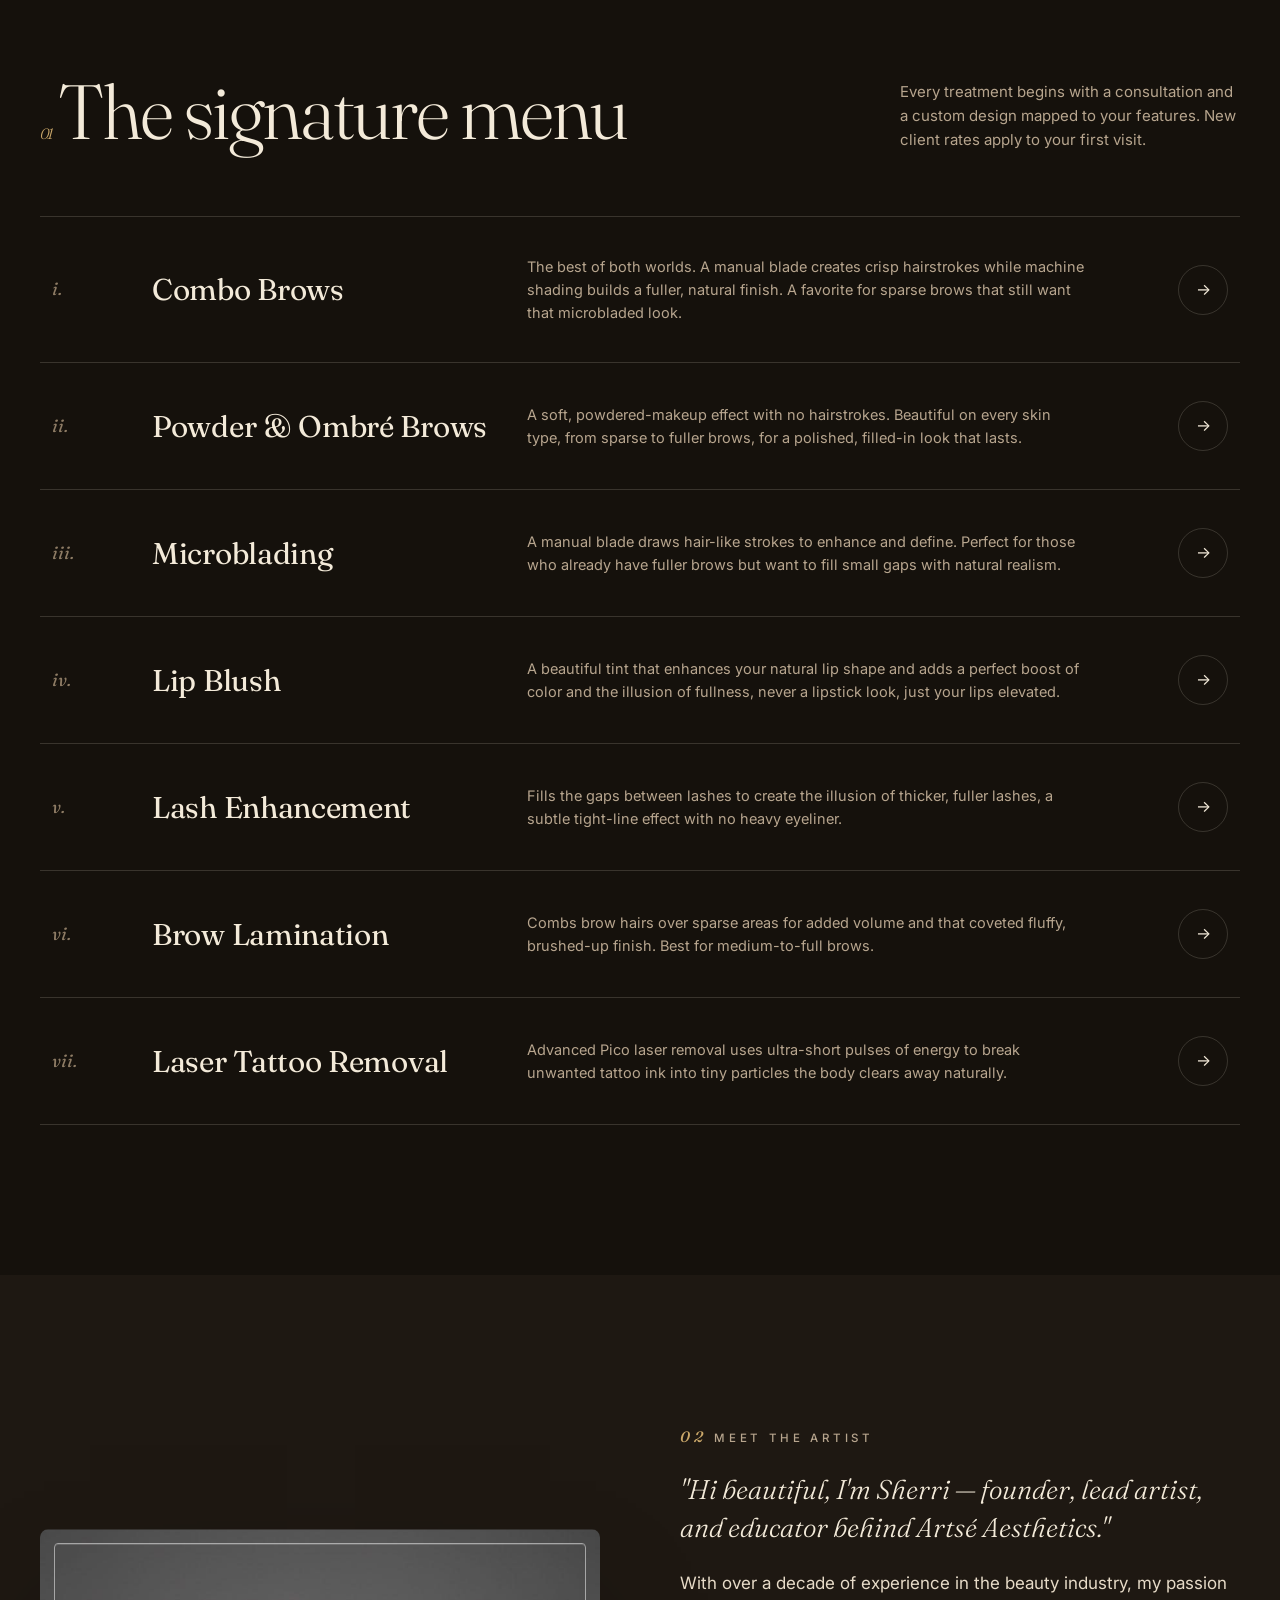
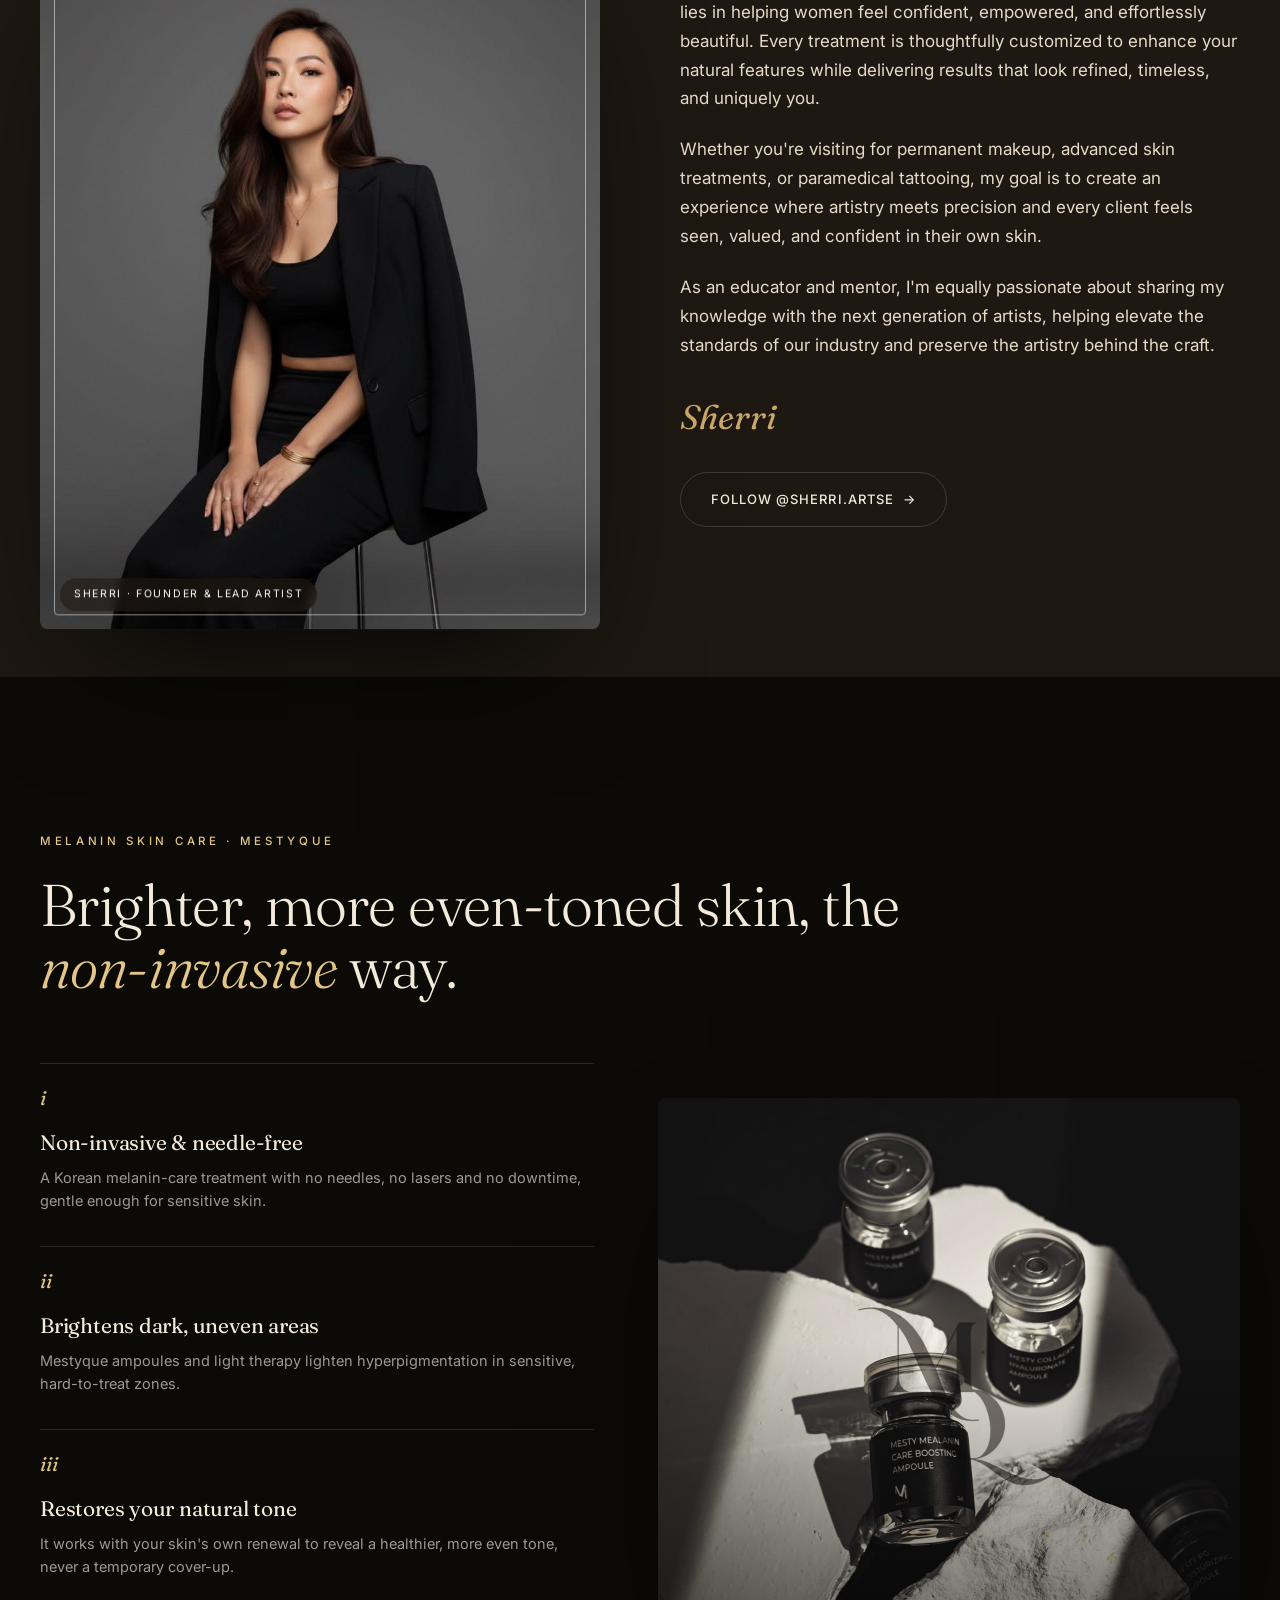
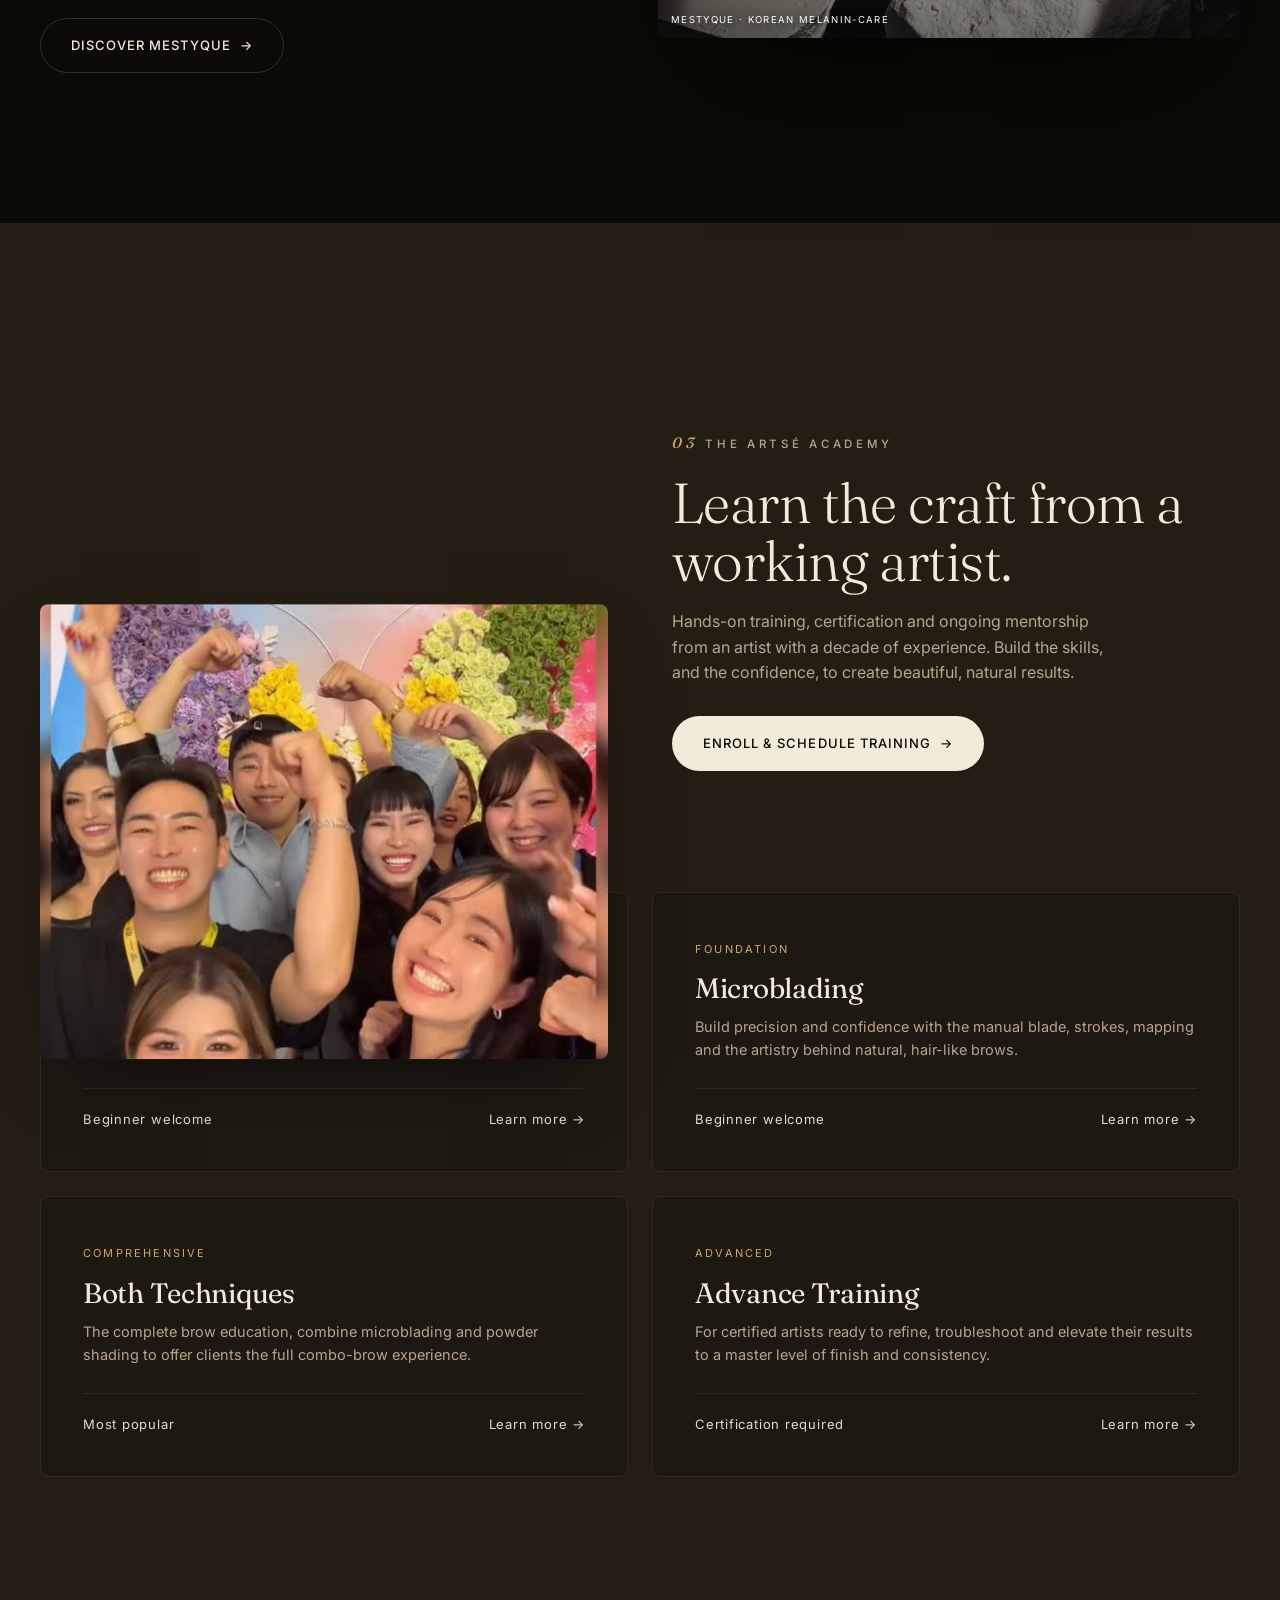
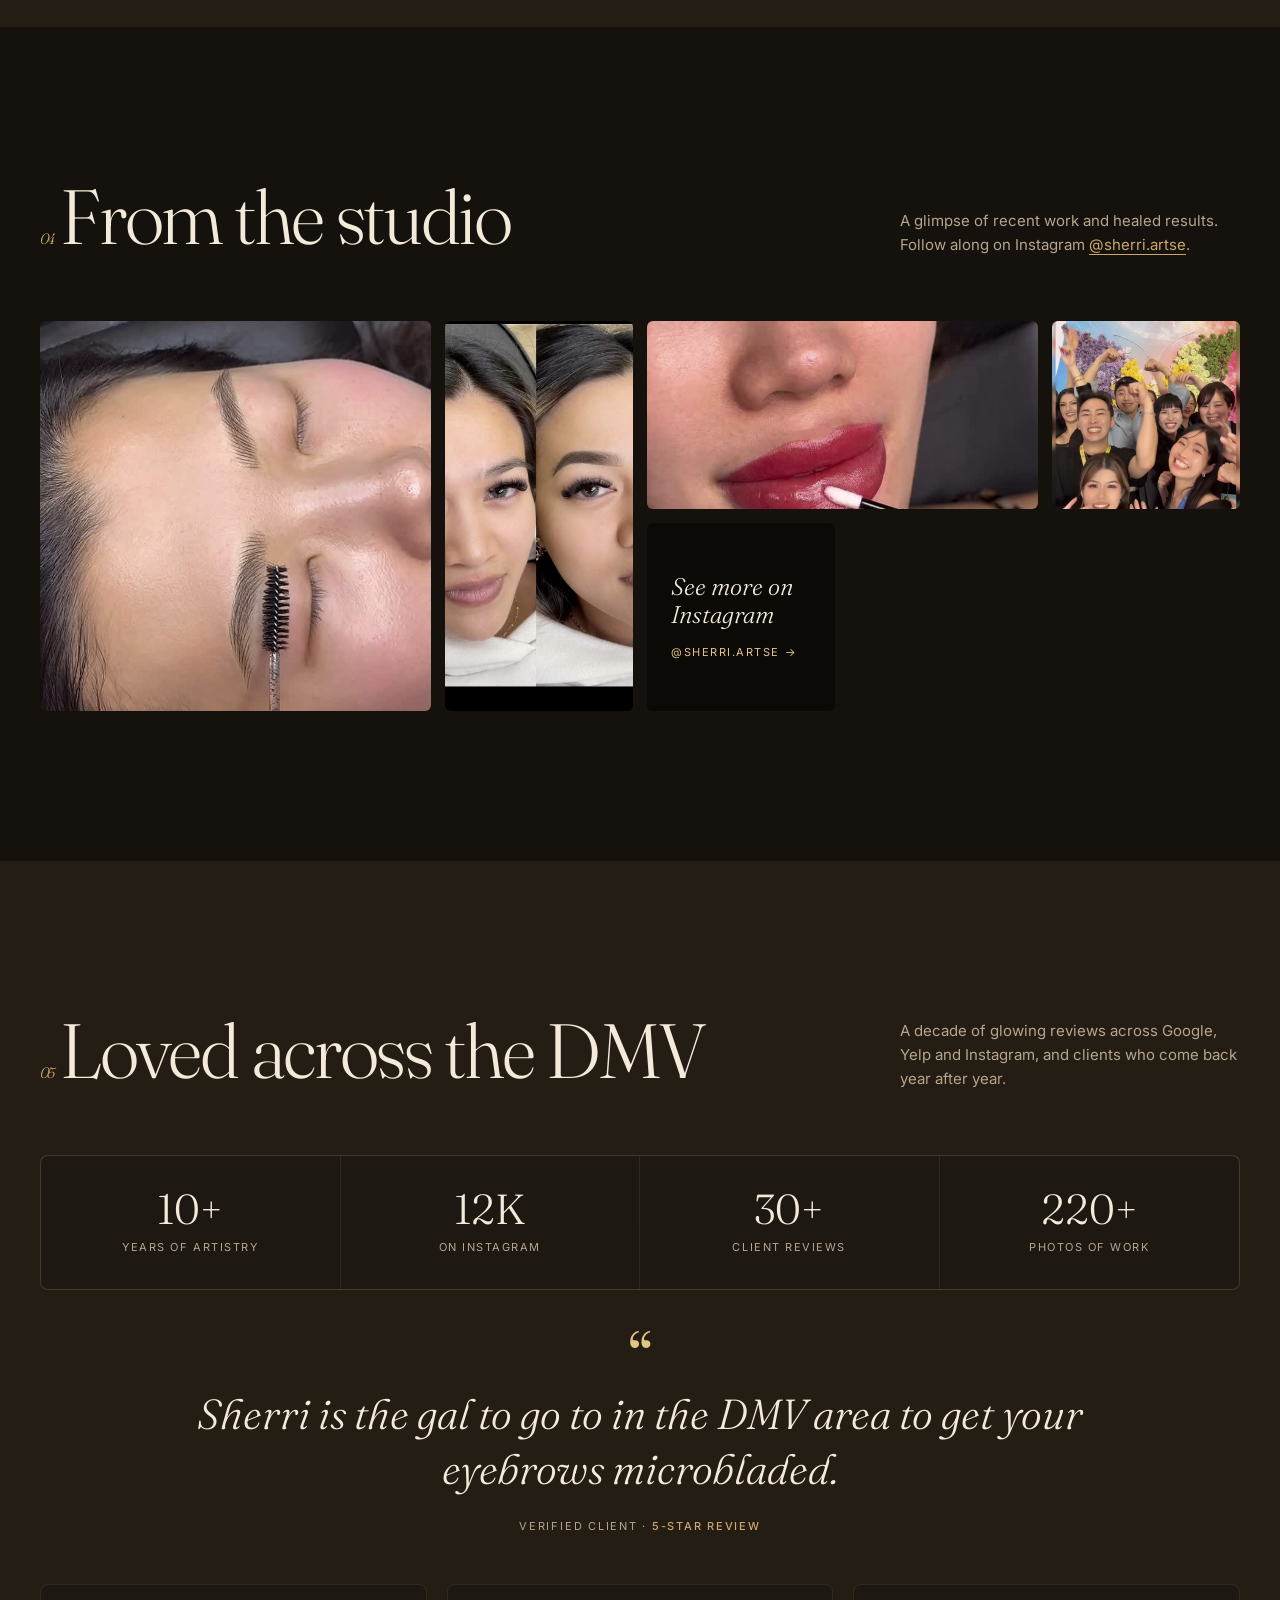
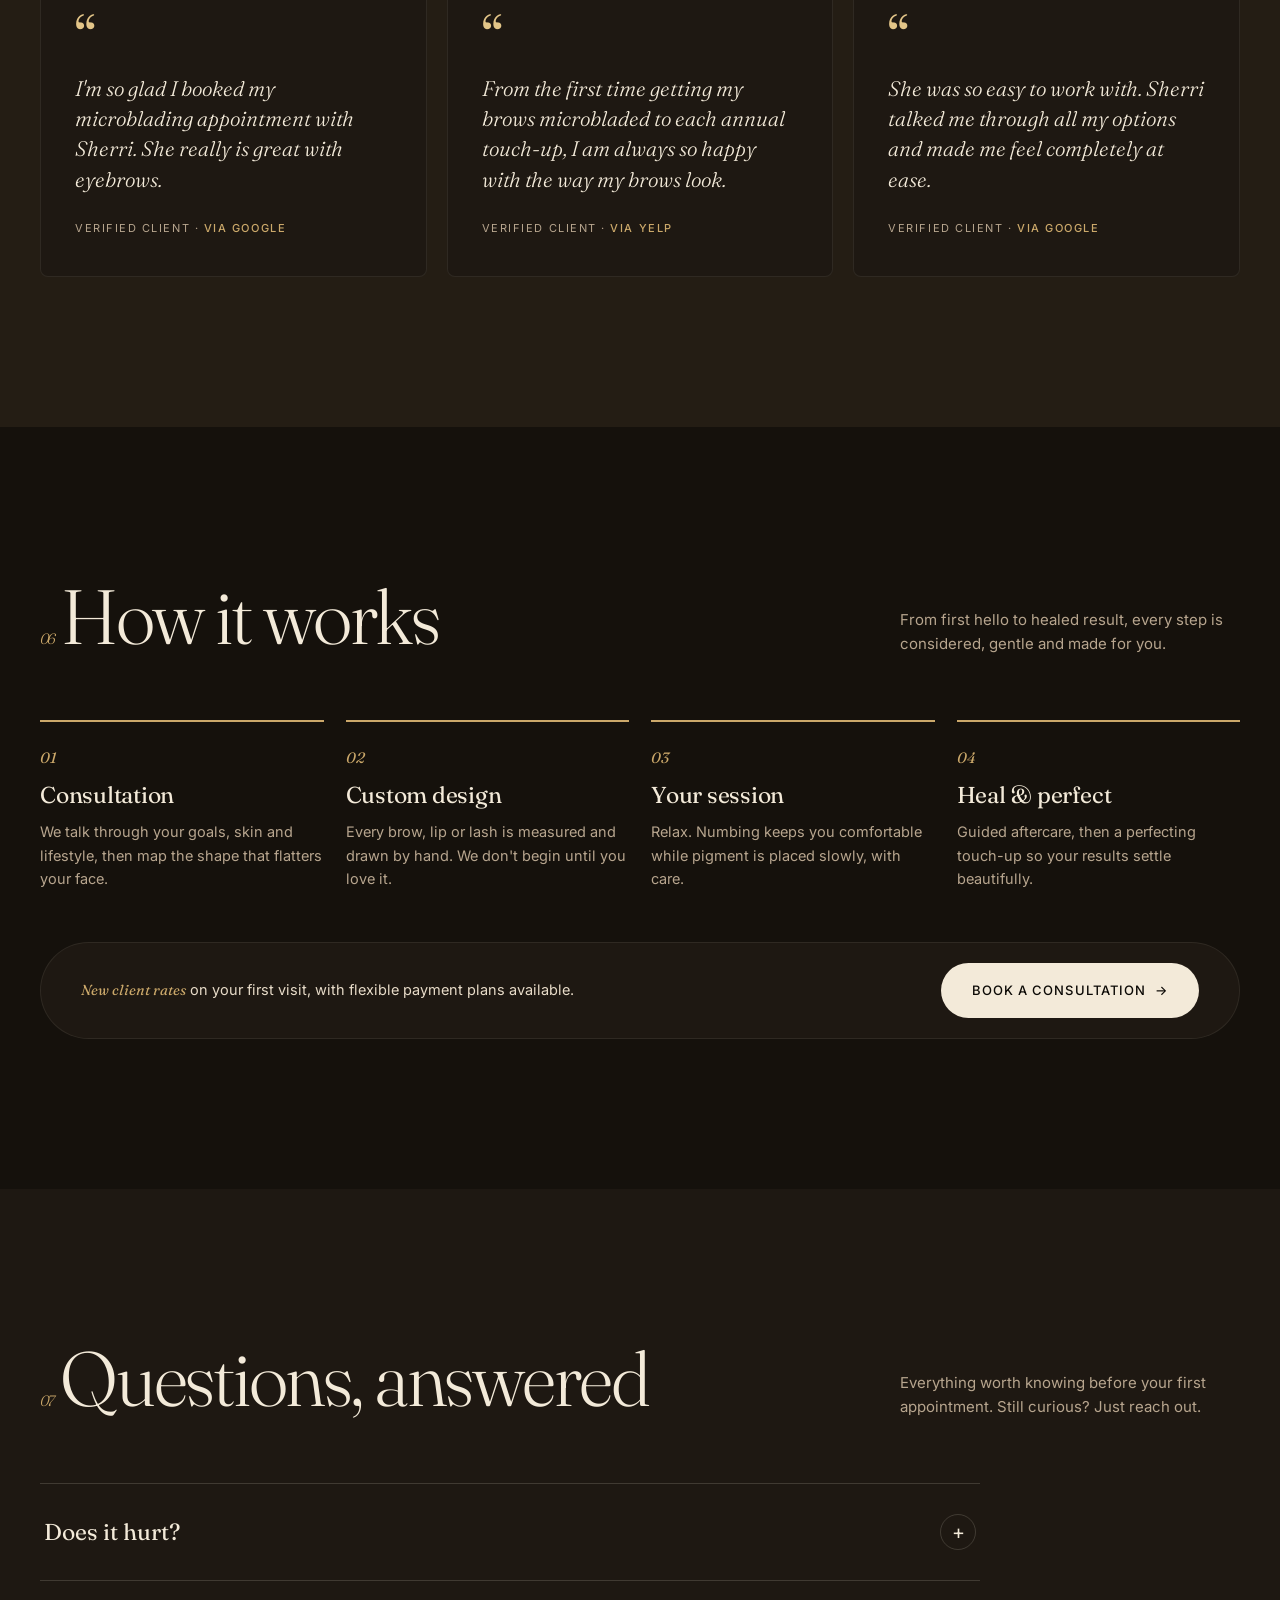
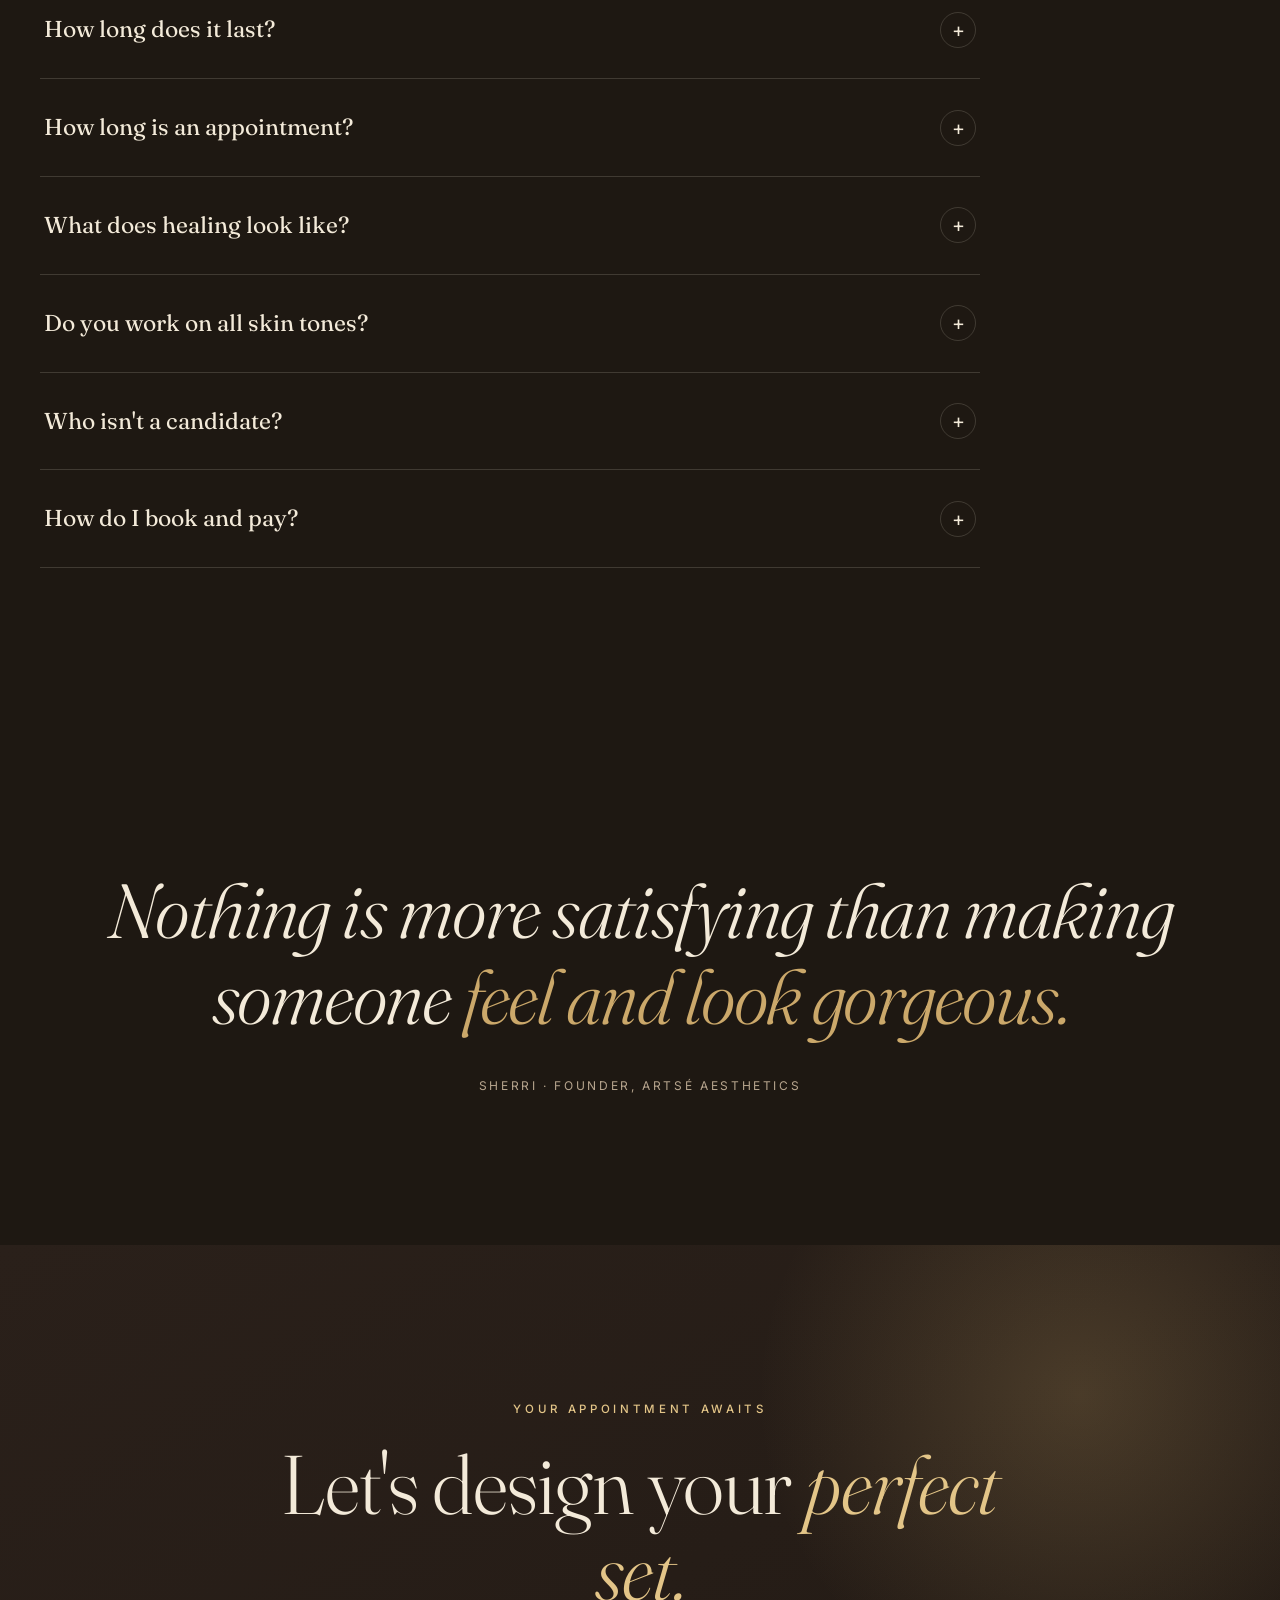
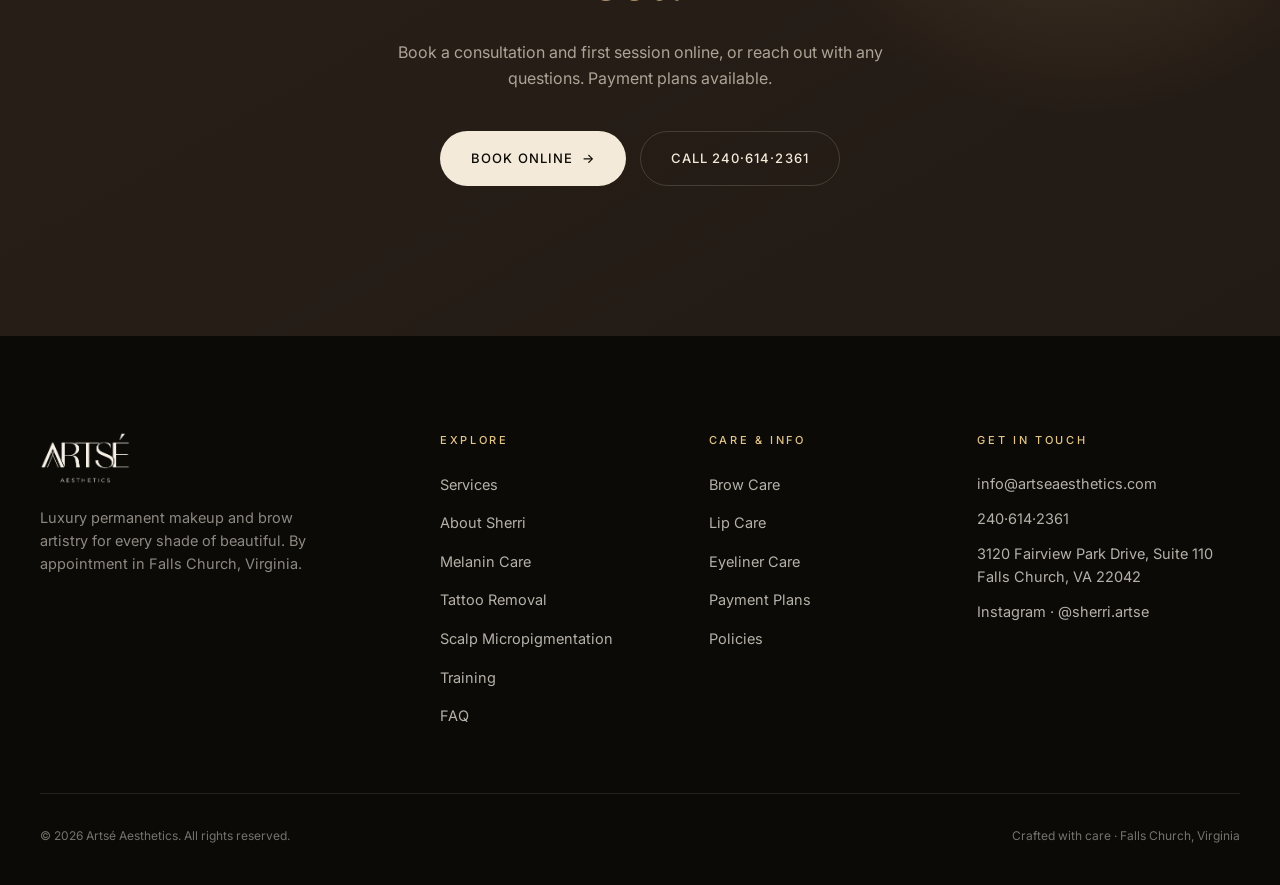
==== commit af275703: "Restructure services menu, slim nav, and use real treatment photos - Move the two/three detailed ser" ====
--- a/index.html
+++ b/index.html
@@ -94,7 +94,6 @@
         <ul class="menu">
           <li><a href="services.html">Services</a></li>
           <li><a href="about.html">About</a></li>
-          <li><a href="melanin-care.html">Melanin Care</a></li>
           <li><a href="training.html">Training</a></li>
           <li><a href="contact.html">Contact</a></li>
         </ul>
@@ -113,7 +112,6 @@
     <nav>
       <a href="services.html" onclick="toggleMenu(false)">Services</a>
       <a href="about.html" onclick="toggleMenu(false)">About</a>
-      <a href="melanin-care.html" onclick="toggleMenu(false)">Melanin Care</a>
       <a href="training.html" onclick="toggleMenu(false)">Training</a>
       <a href="contact.html" onclick="toggleMenu(false)">Contact</a>
     </nav>
@@ -219,7 +217,7 @@
           <p>Combs brow hairs over sparse areas for added volume and that coveted fluffy, brushed-up finish. Best for medium-to-full brows.</p>
           <span class="go">→</span>
         </a>
-        <a class="svc reveal" href="services.html#laser-removal" data-img="transform">
+        <a class="svc reveal" href="pico-laser.html" data-img="laser">
           <span class="idx">vii.</span><h3>Laser Tattoo Removal</h3>
           <p>Advanced Pico laser removal uses ultra-short pulses of energy to break unwanted tattoo ink into tiny particles the body clears away naturally.</p>
           <span class="go">→</span>
@@ -409,6 +407,8 @@
             <li><a href="services.html">Services</a></li>
             <li><a href="about.html">About Sherri</a></li>
             <li><a href="melanin-care.html">Melanin Care</a></li>
+          <li><a href="pico-laser.html">Tattoo Removal</a></li>
+            <li><a href="smp.html">Scalp Micropigmentation</a></li>
             <li><a href="training.html">Training</a></li>
             <li><a href="faq.html">FAQ</a></li>
           </ul>
@@ -446,6 +446,7 @@
     <img data-key="brow" src="assets/brow.jpg" alt="" />
     <img data-key="lip" src="assets/lip.jpg" alt="" style="object-position:center 30%" />
     <img data-key="transform" src="assets/transform.jpg" alt="" />
+    <img data-key="laser" src="assets/pico/result-01.jpg" alt="" />
   </div>
 
   <script src="site.js" defer></script>
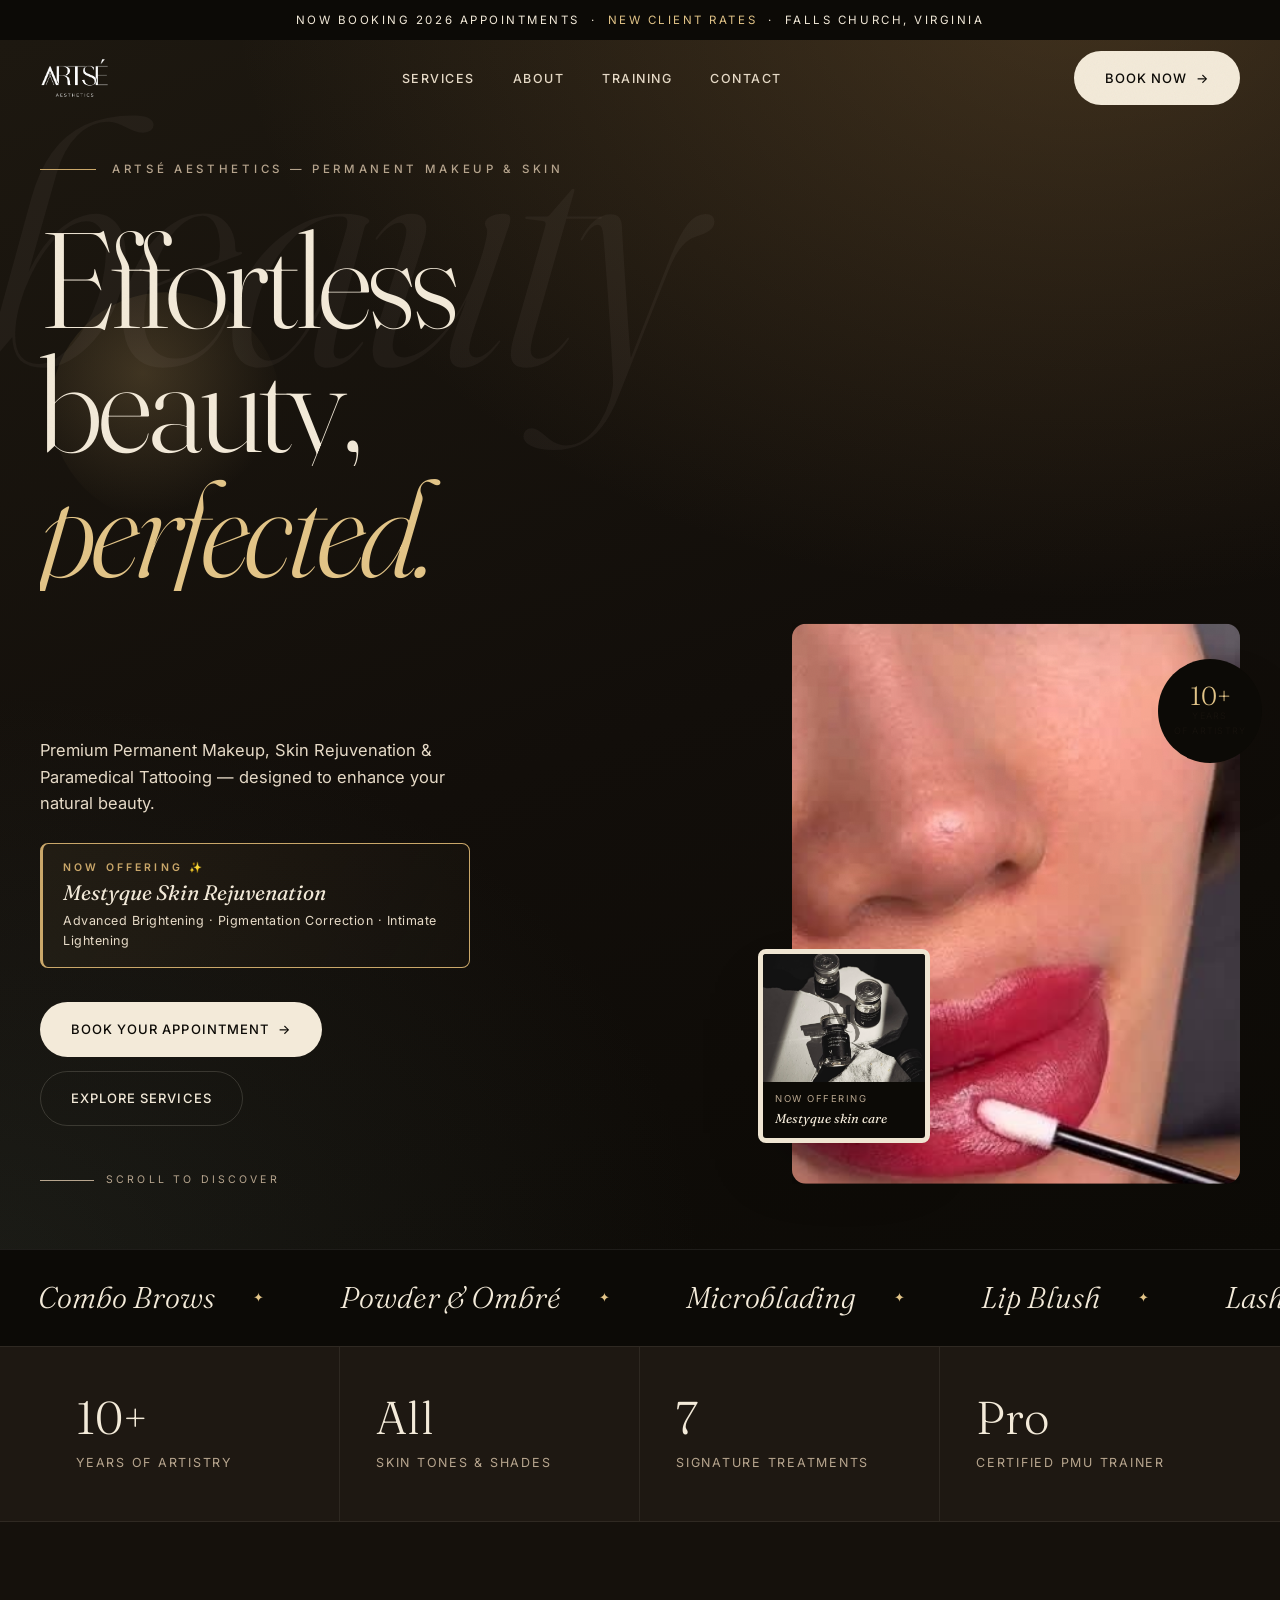
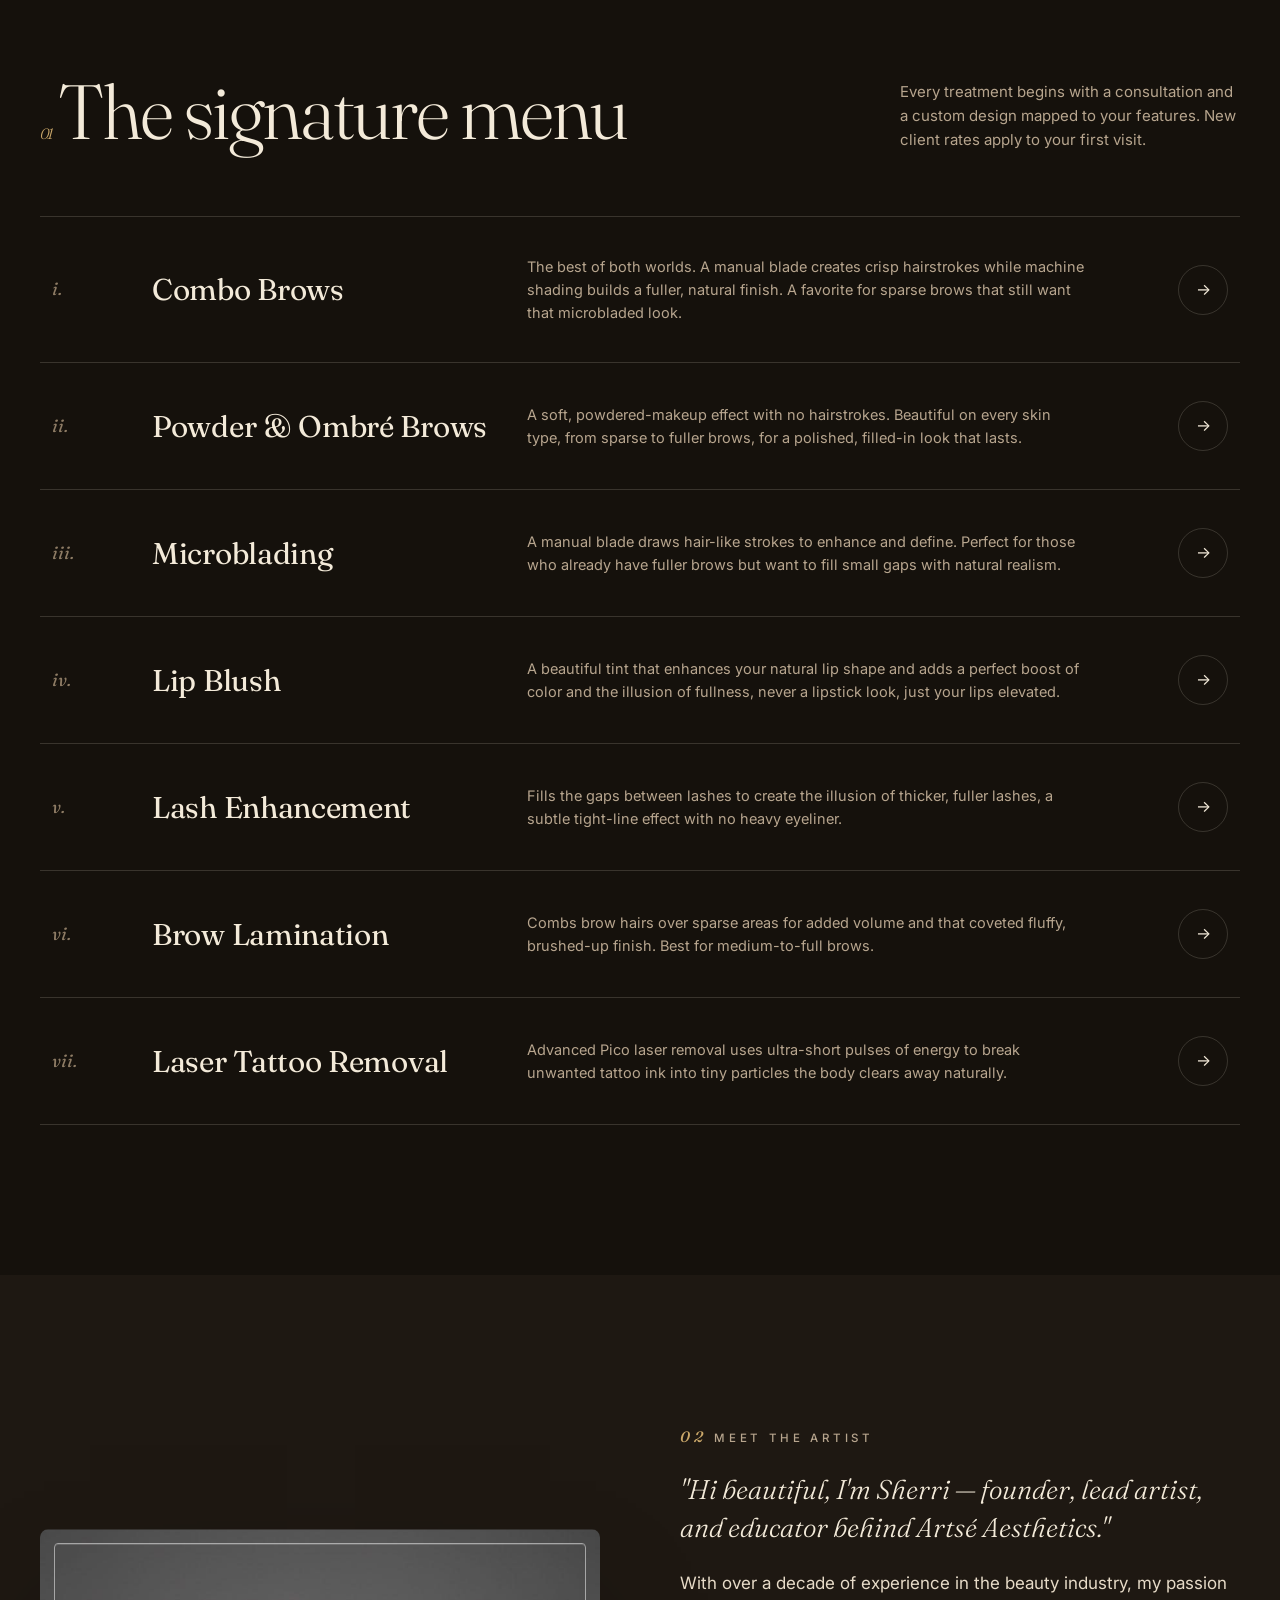
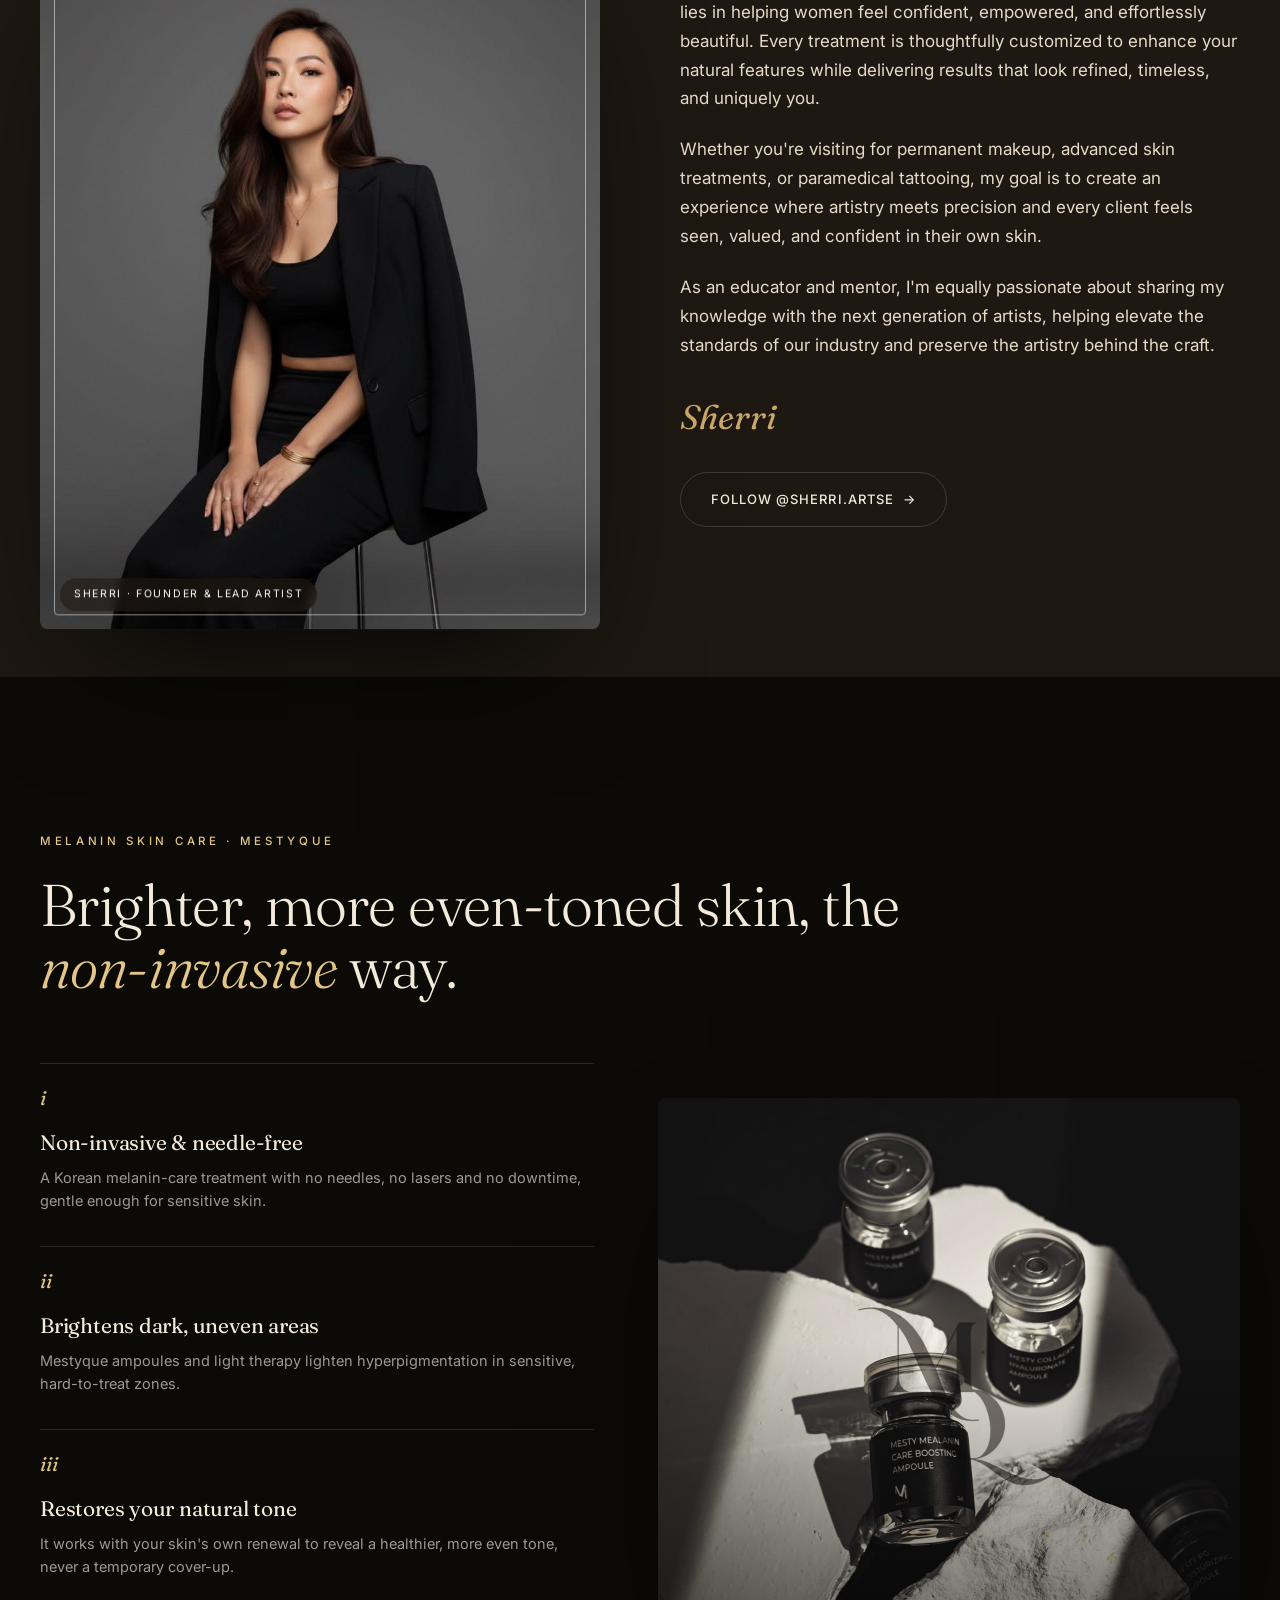
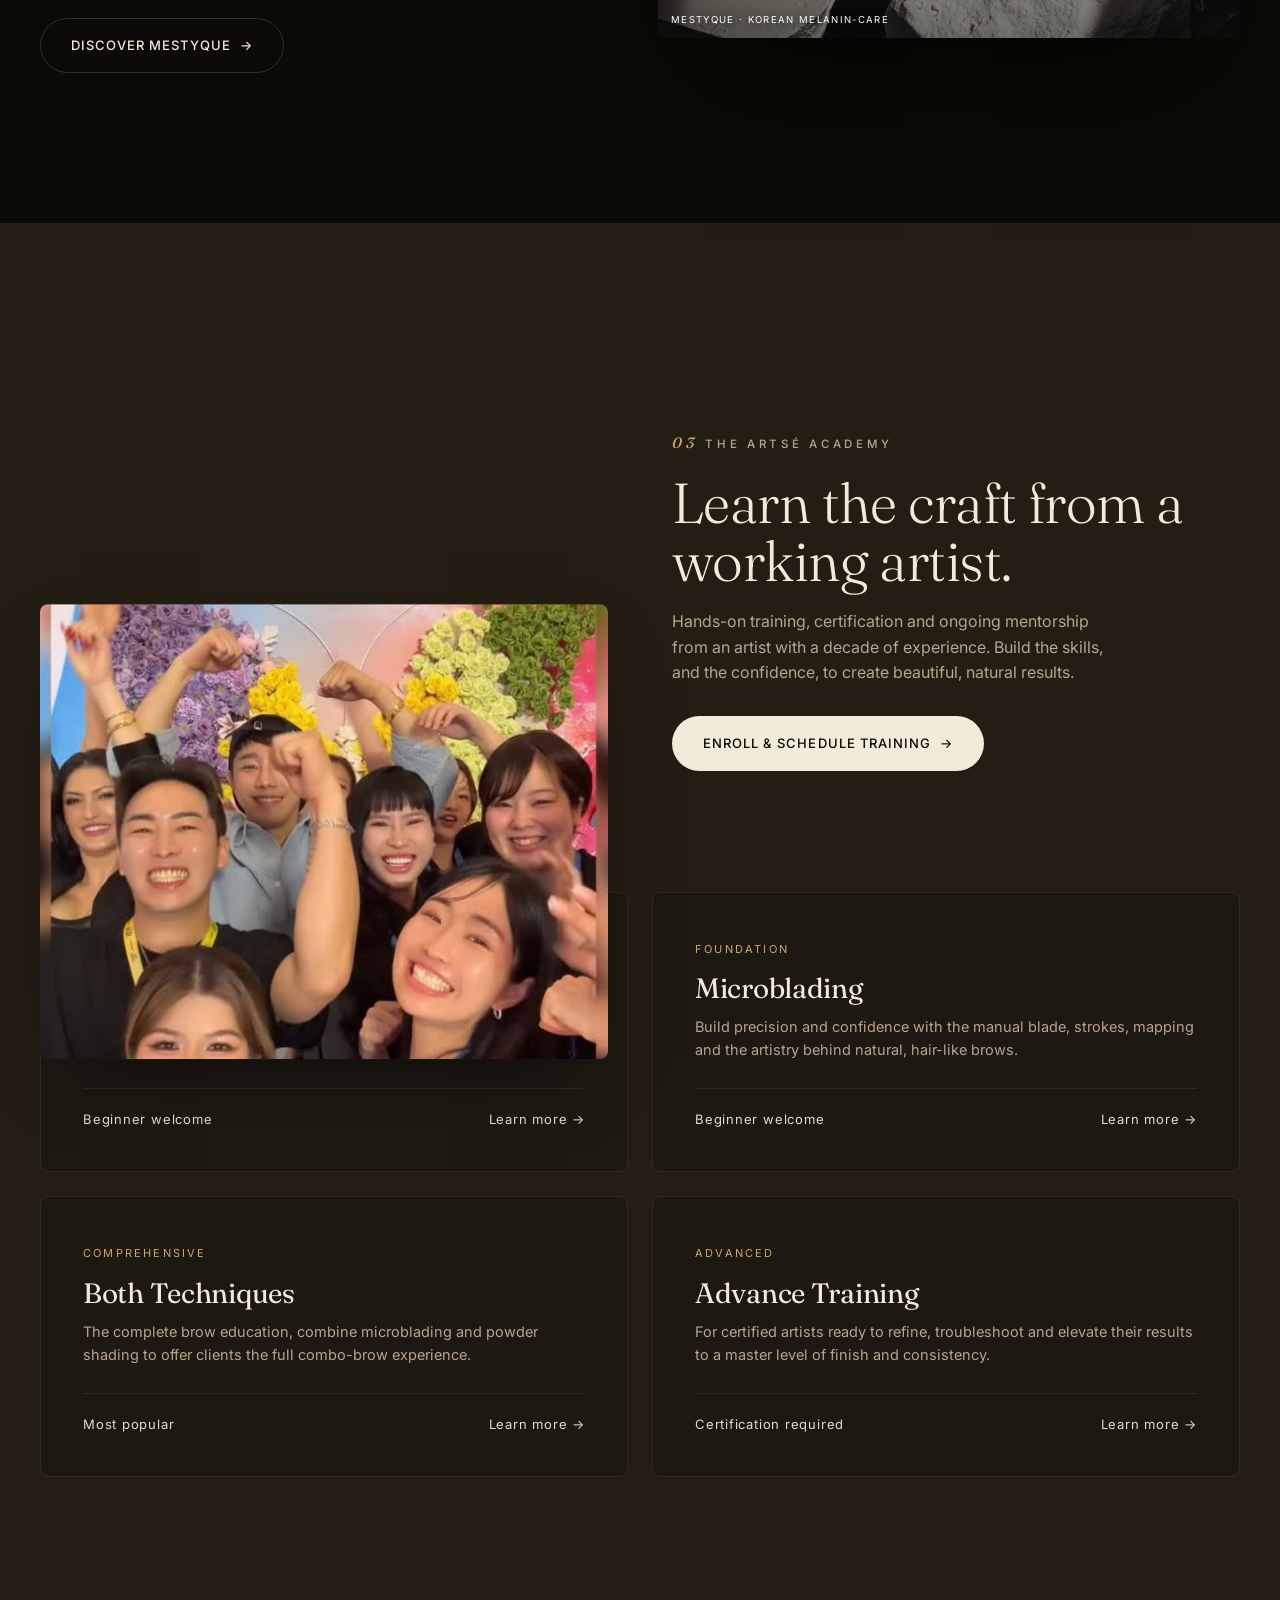
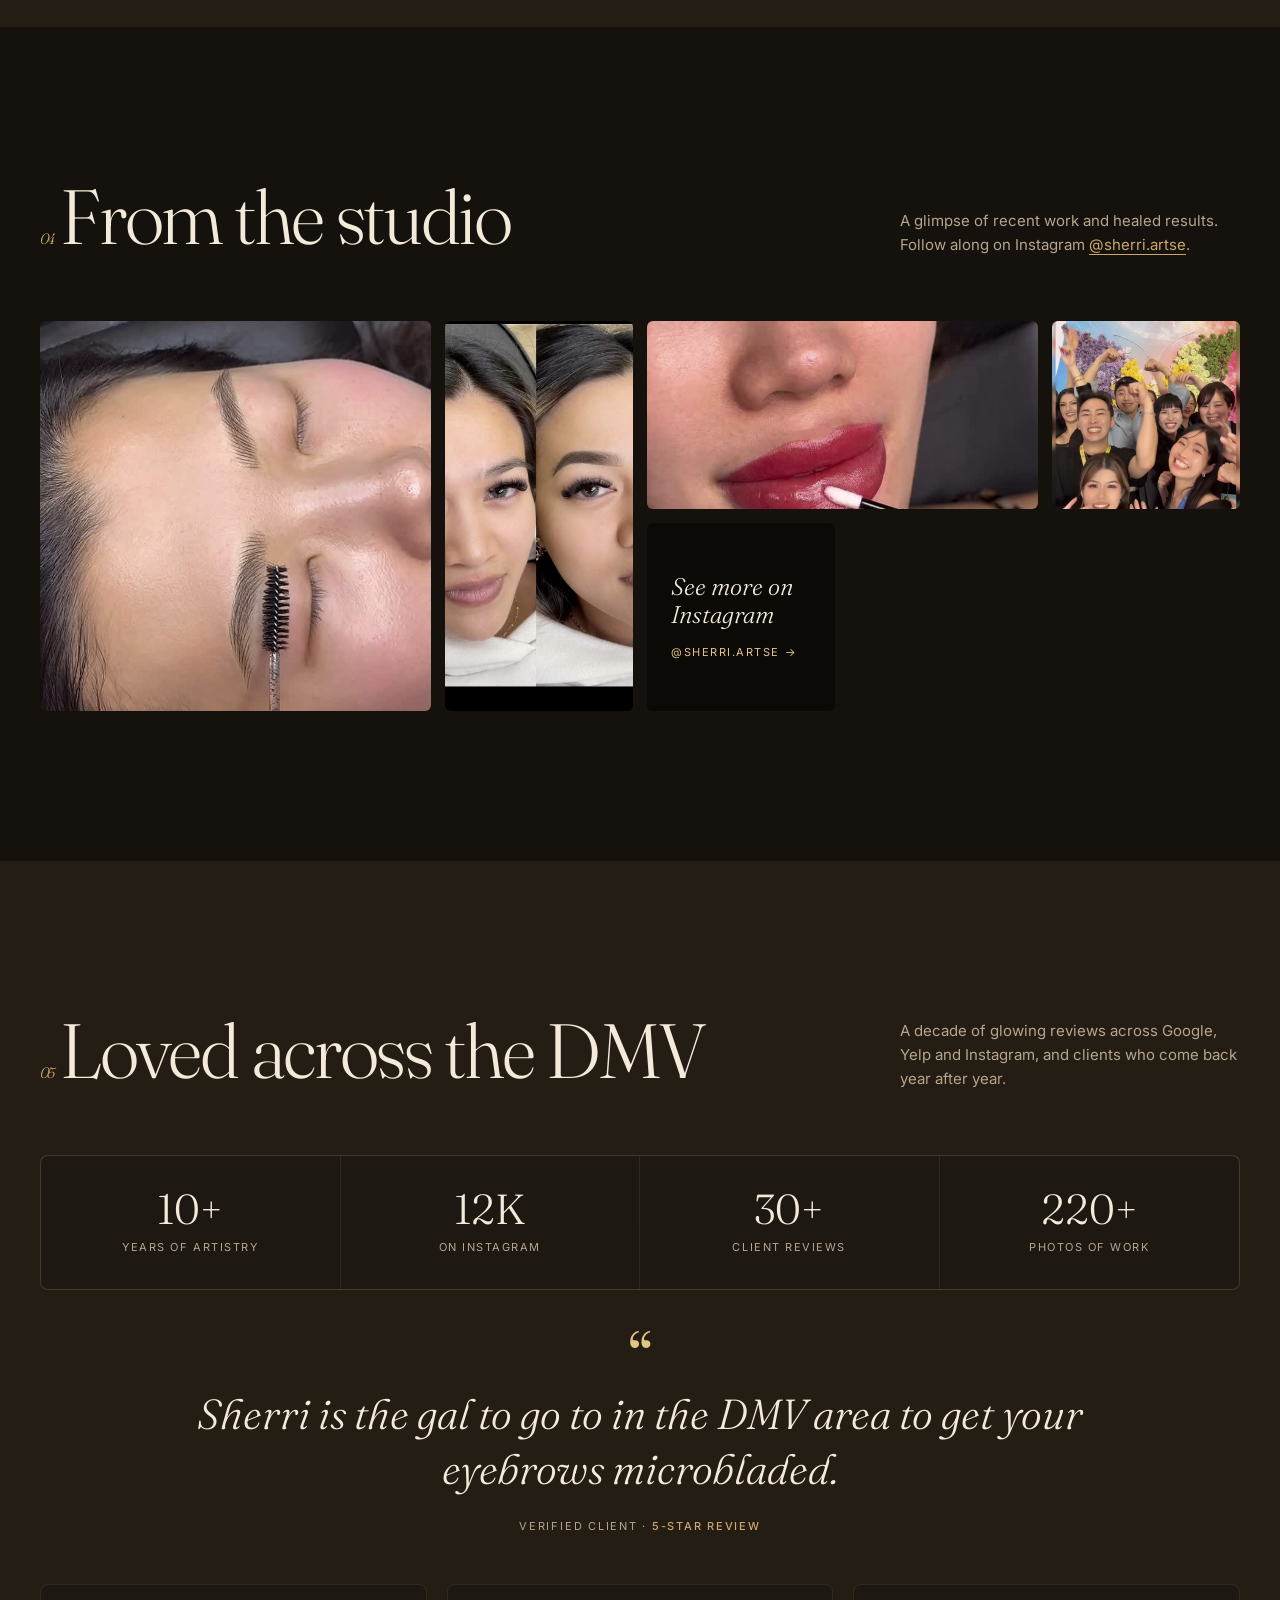
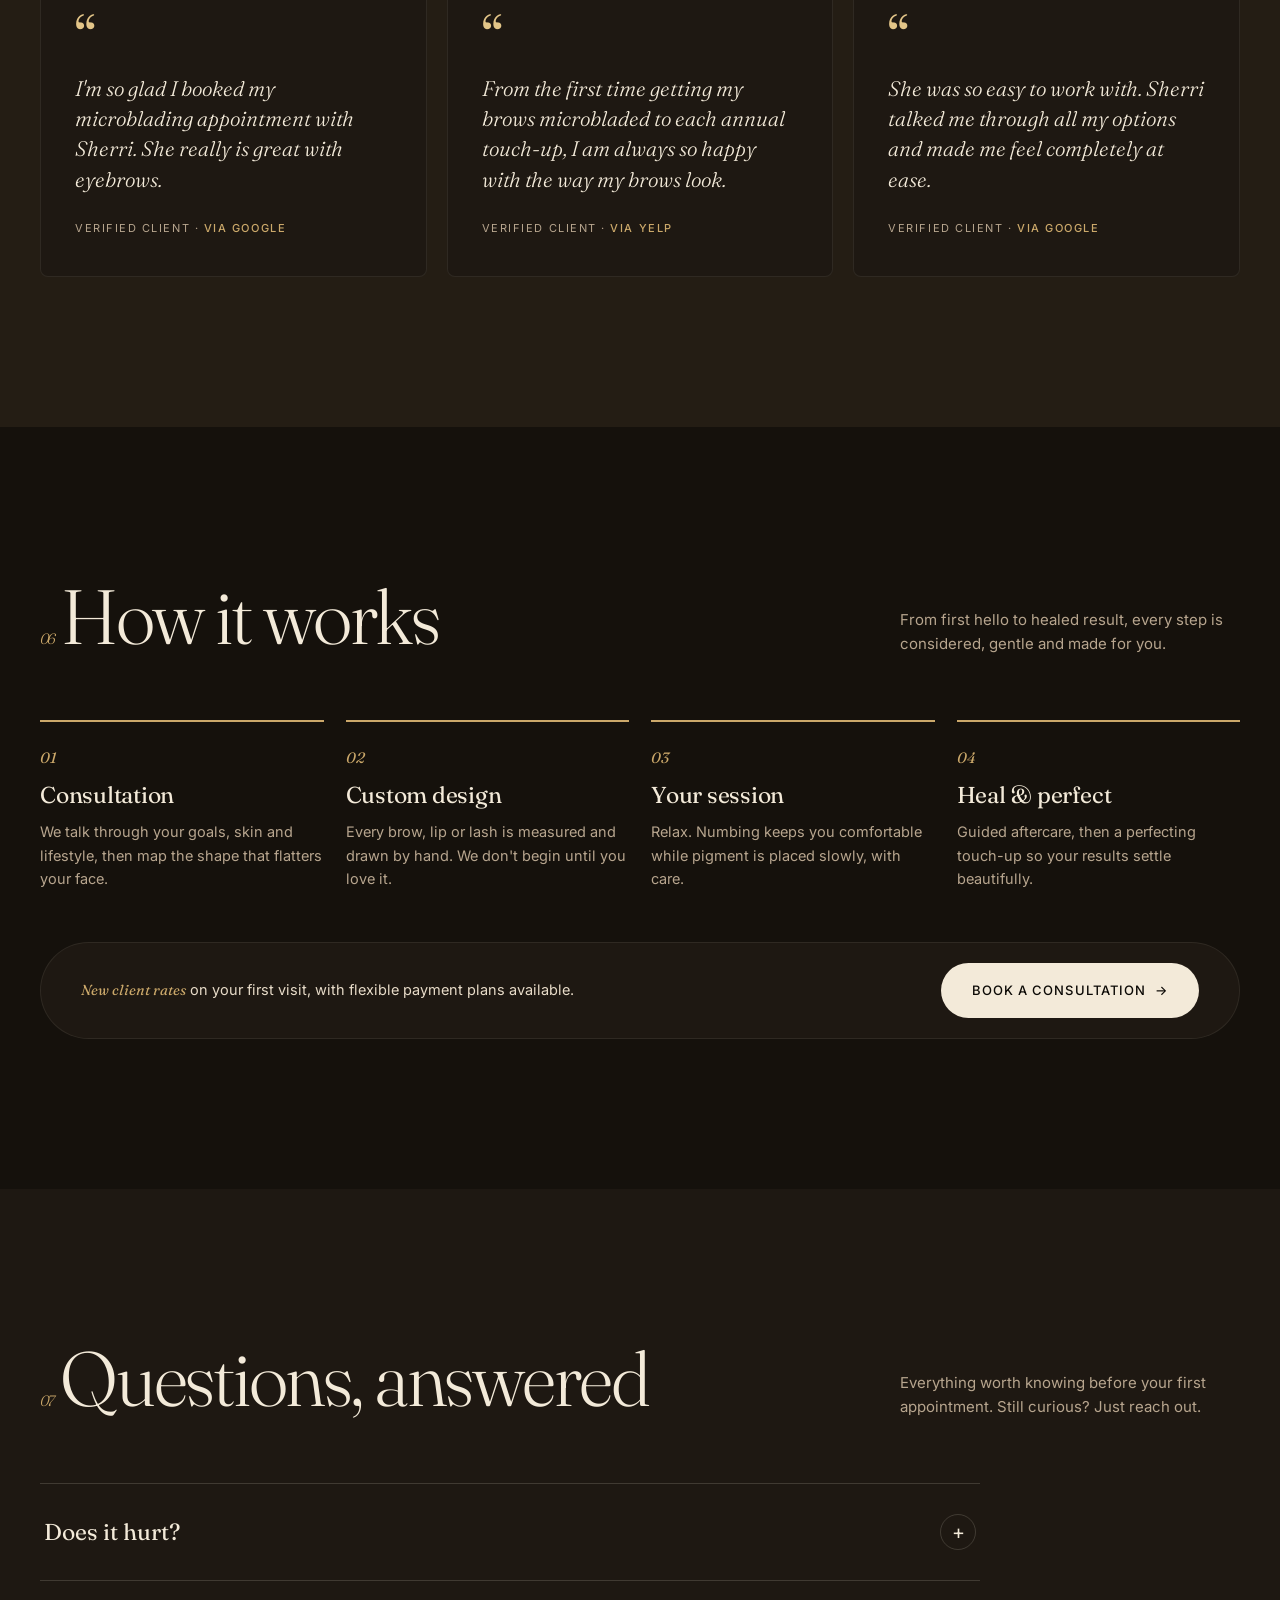
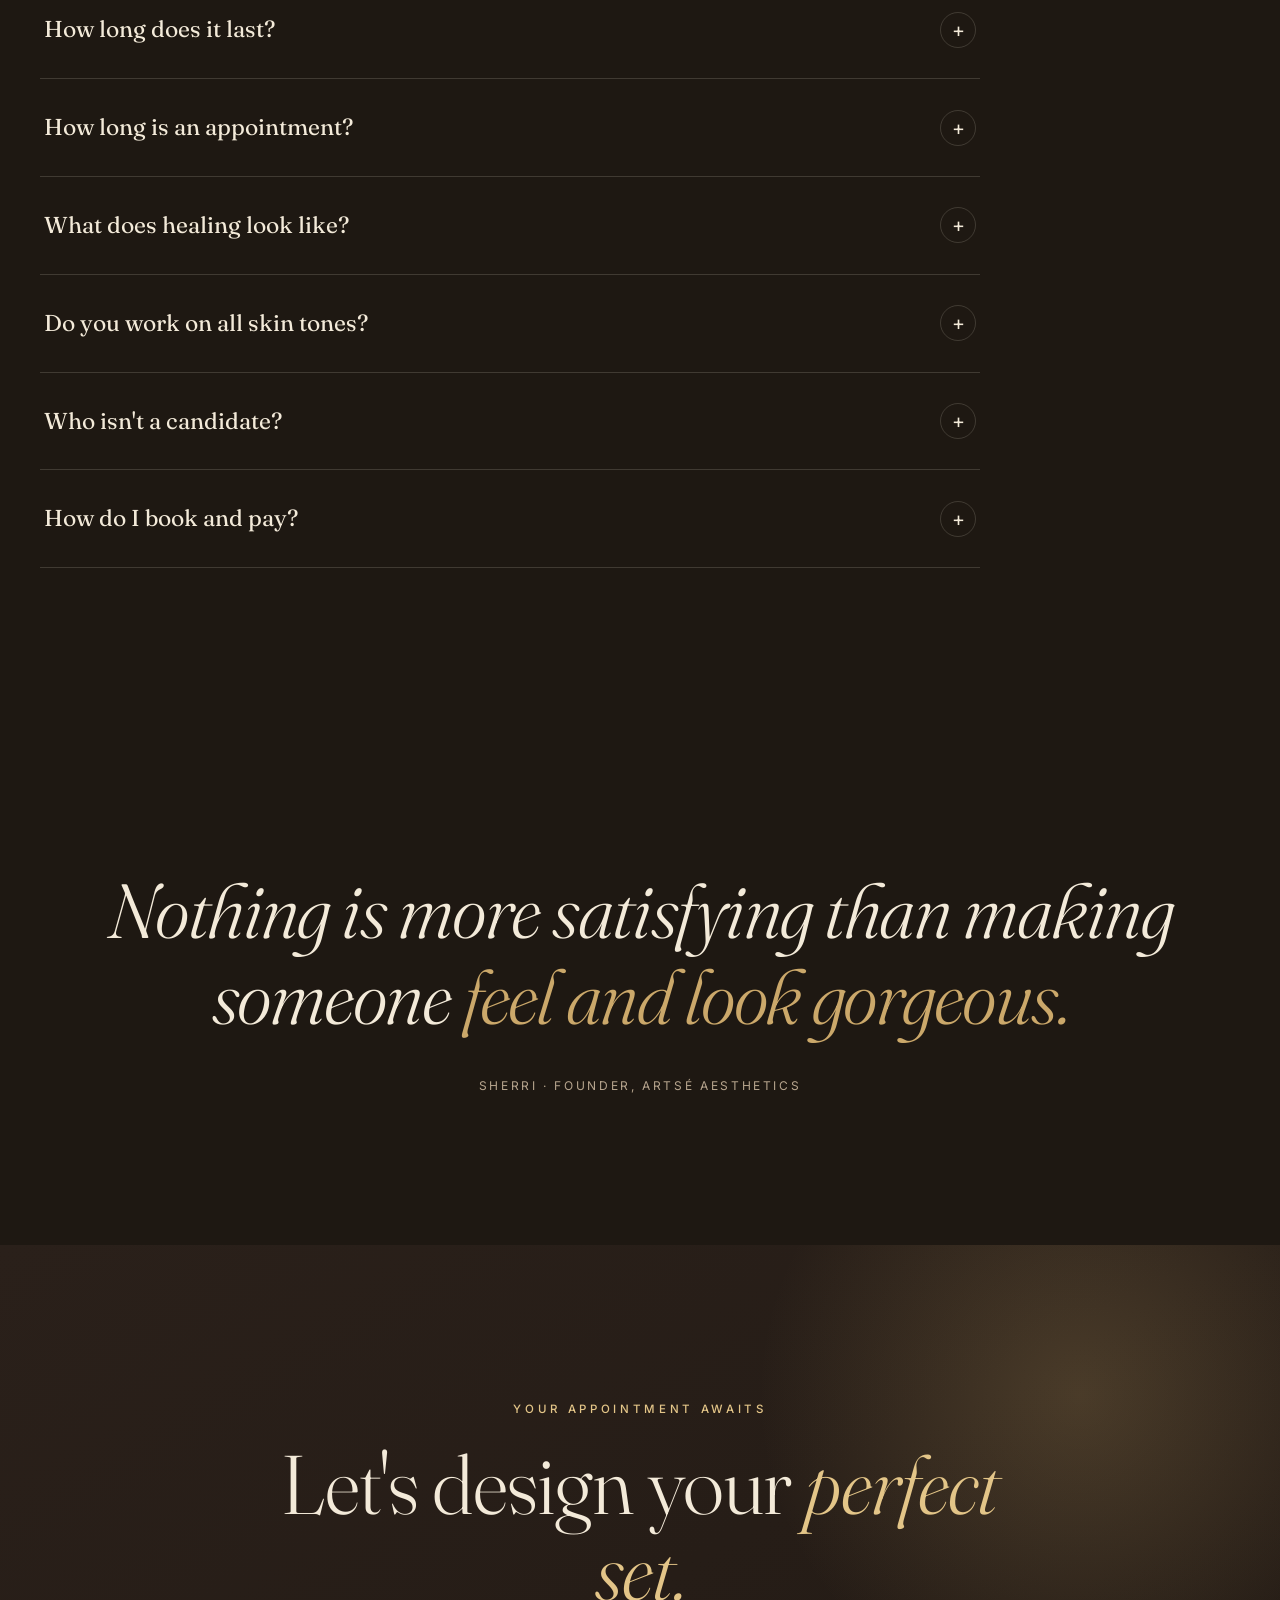
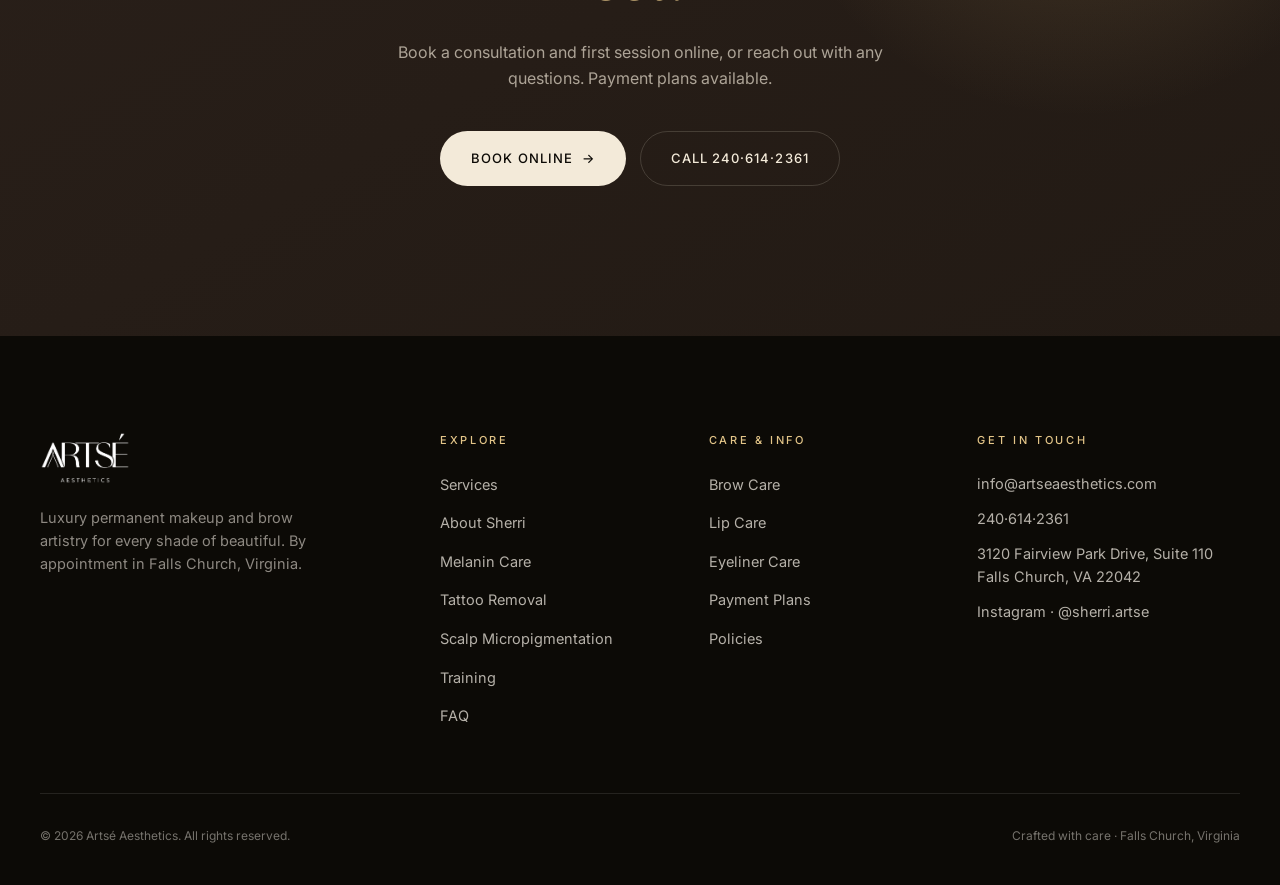
==== commit 3c9f4586: "Add official ARTSÉ logo and "A" mark favicon - Replace logo-light.png with the official ARTSÉ AESTHE" ====
--- a/index.html
+++ b/index.html
@@ -24,7 +24,10 @@
 <meta name="twitter:title" content="Artsé Aesthetics — Permanent Makeup &amp; Brow Artistry" />
 <meta name="twitter:description" content="Luxury permanent makeup for every shade of beautiful. Falls Church, Virginia." />
 <meta name="twitter:image" content="https://www.artseaesthetics.com/assets/og.jpg" />
-<link rel="icon" href="data:image/svg+xml,%3Csvg%20xmlns='http://www.w3.org/2000/svg'%20viewBox='0%200%2032%2032'%3E%3Crect%20width='32'%20height='32'%20rx='7'%20fill='%23221A14'/%3E%3Ctext%20x='16'%20y='23'%20font-family='Georgia,serif'%20font-size='20'%20fill='%23C9A56A'%20text-anchor='middle'%3EA%3C/text%3E%3C/svg%3E" />
+<link rel="icon" type="image/png" sizes="32x32" href="assets/favicon-32.png" />
+<link rel="icon" type="image/png" sizes="16x16" href="assets/favicon-16.png" />
+<link rel="icon" href="assets/favicon.ico" sizes="any" />
+<link rel="apple-touch-icon" sizes="180x180" href="assets/apple-touch-icon.png" />
 <script type="application/ld+json">
 {
   "@context": "https://schema.org",
